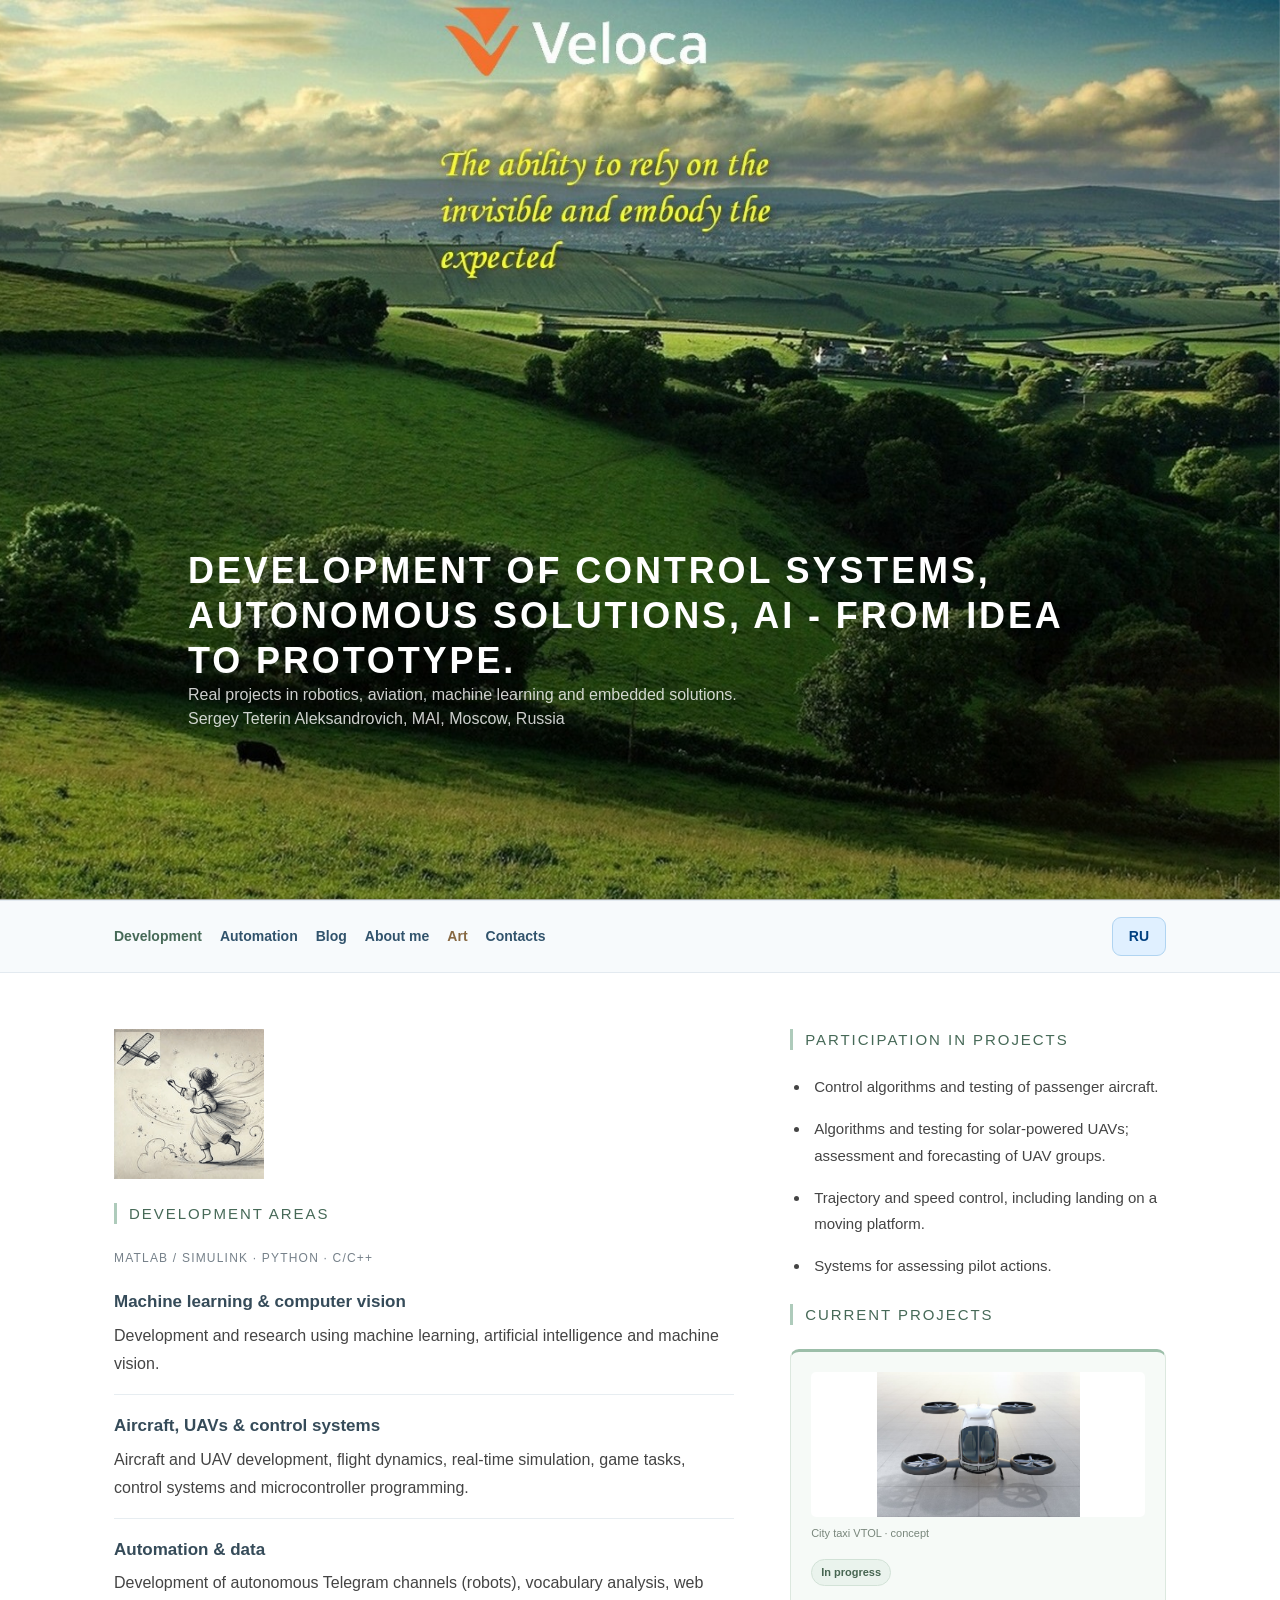
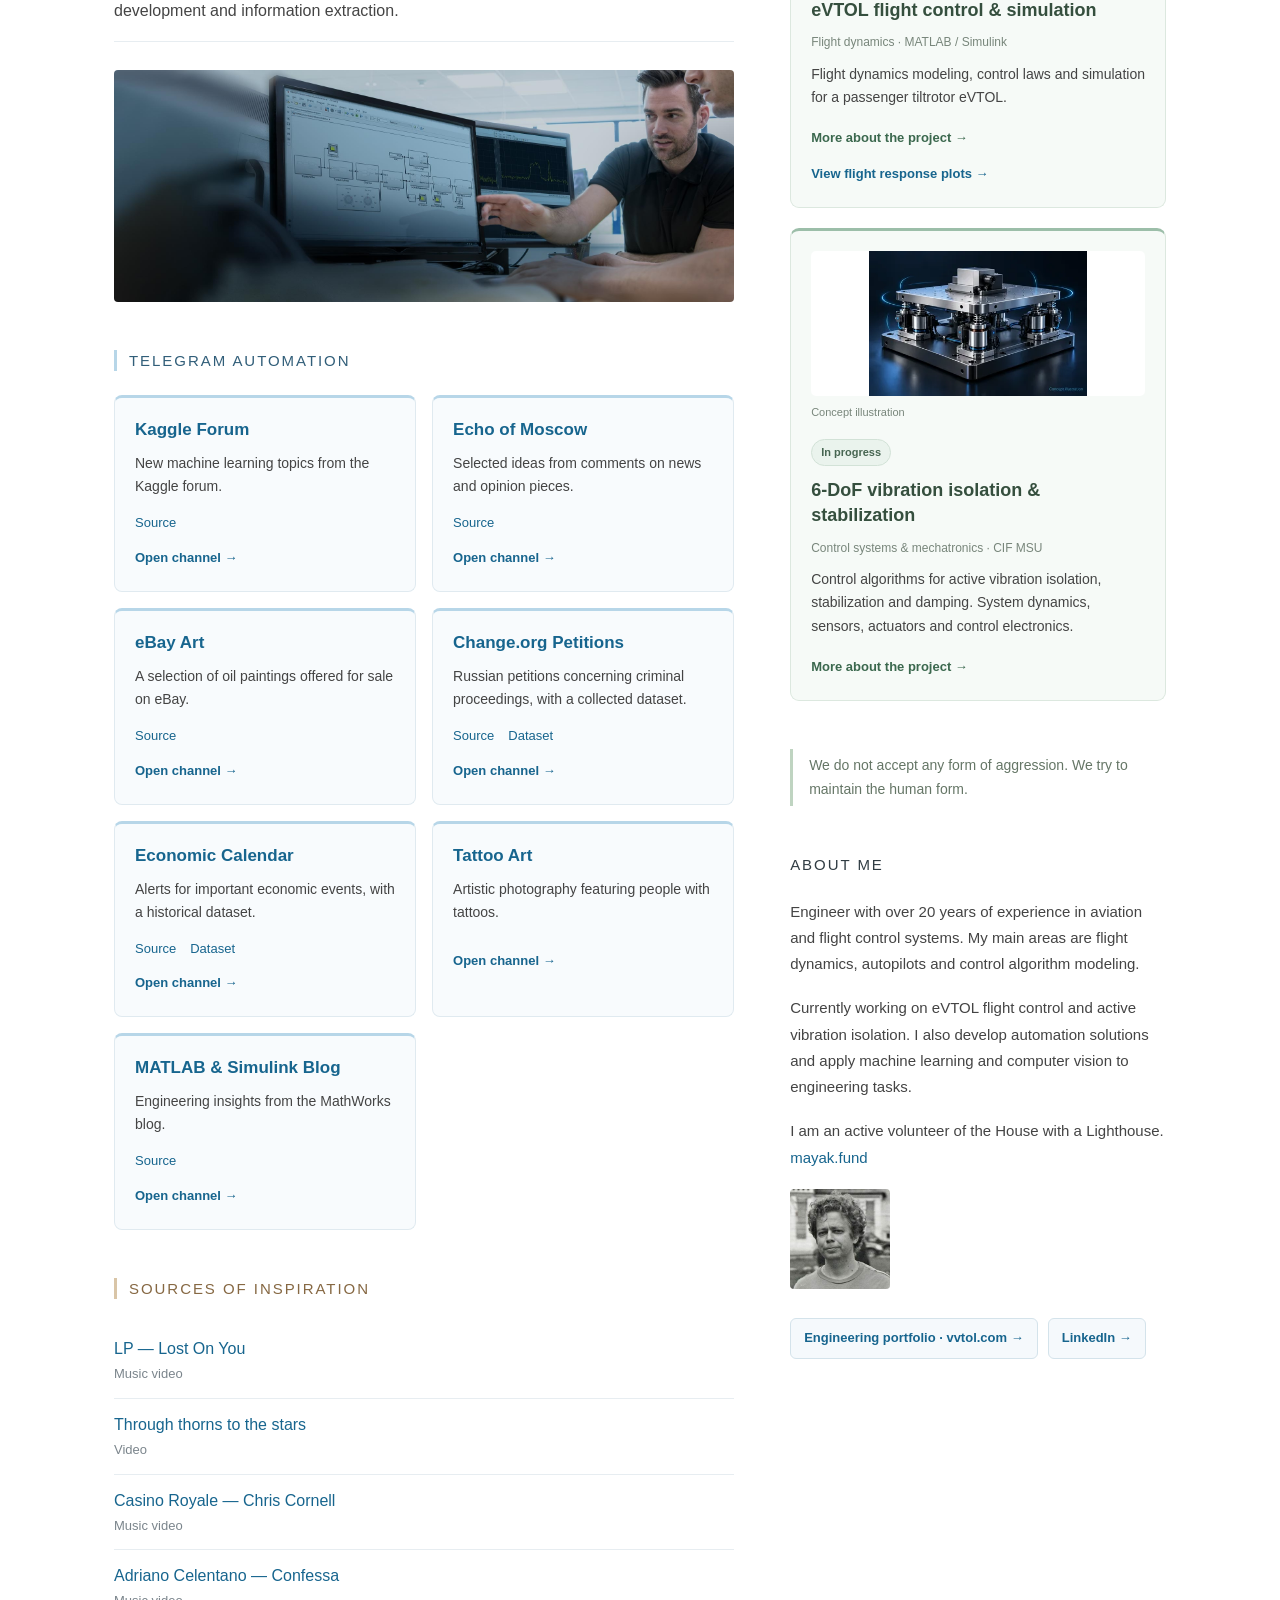
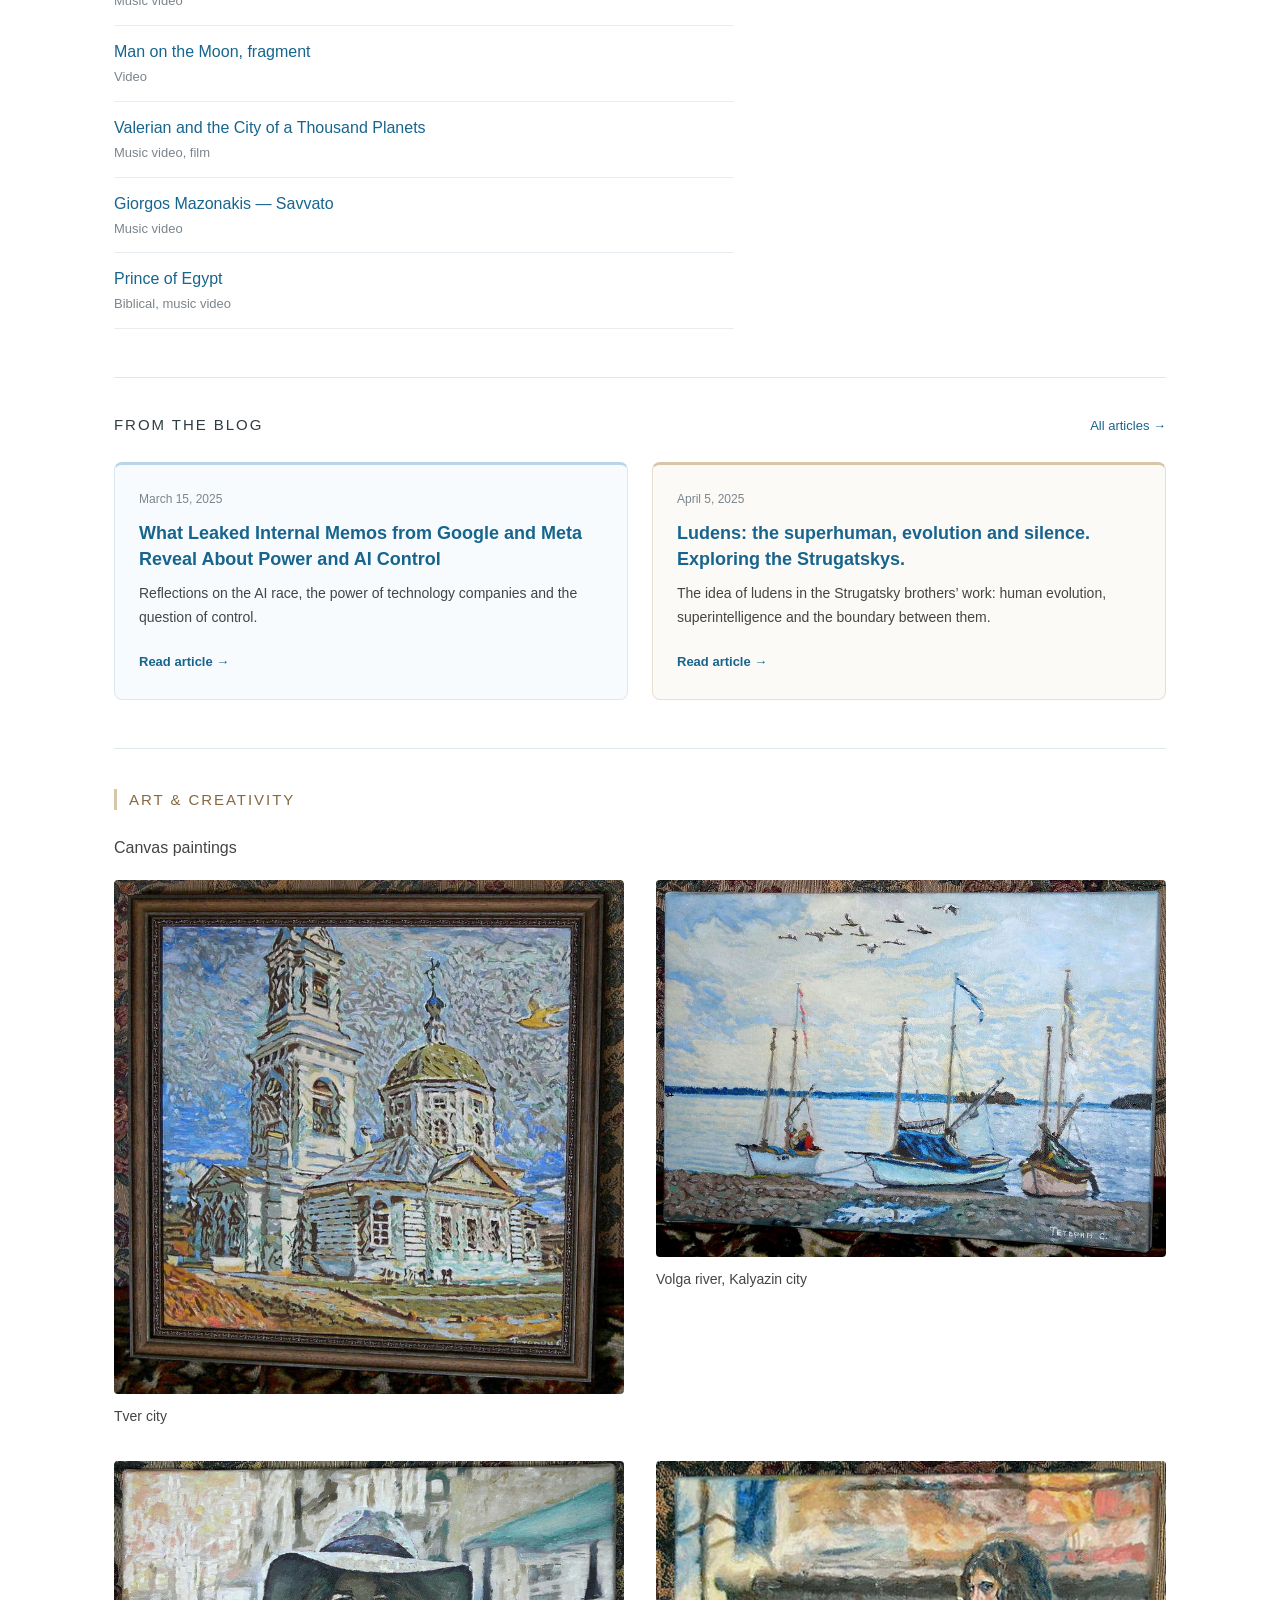
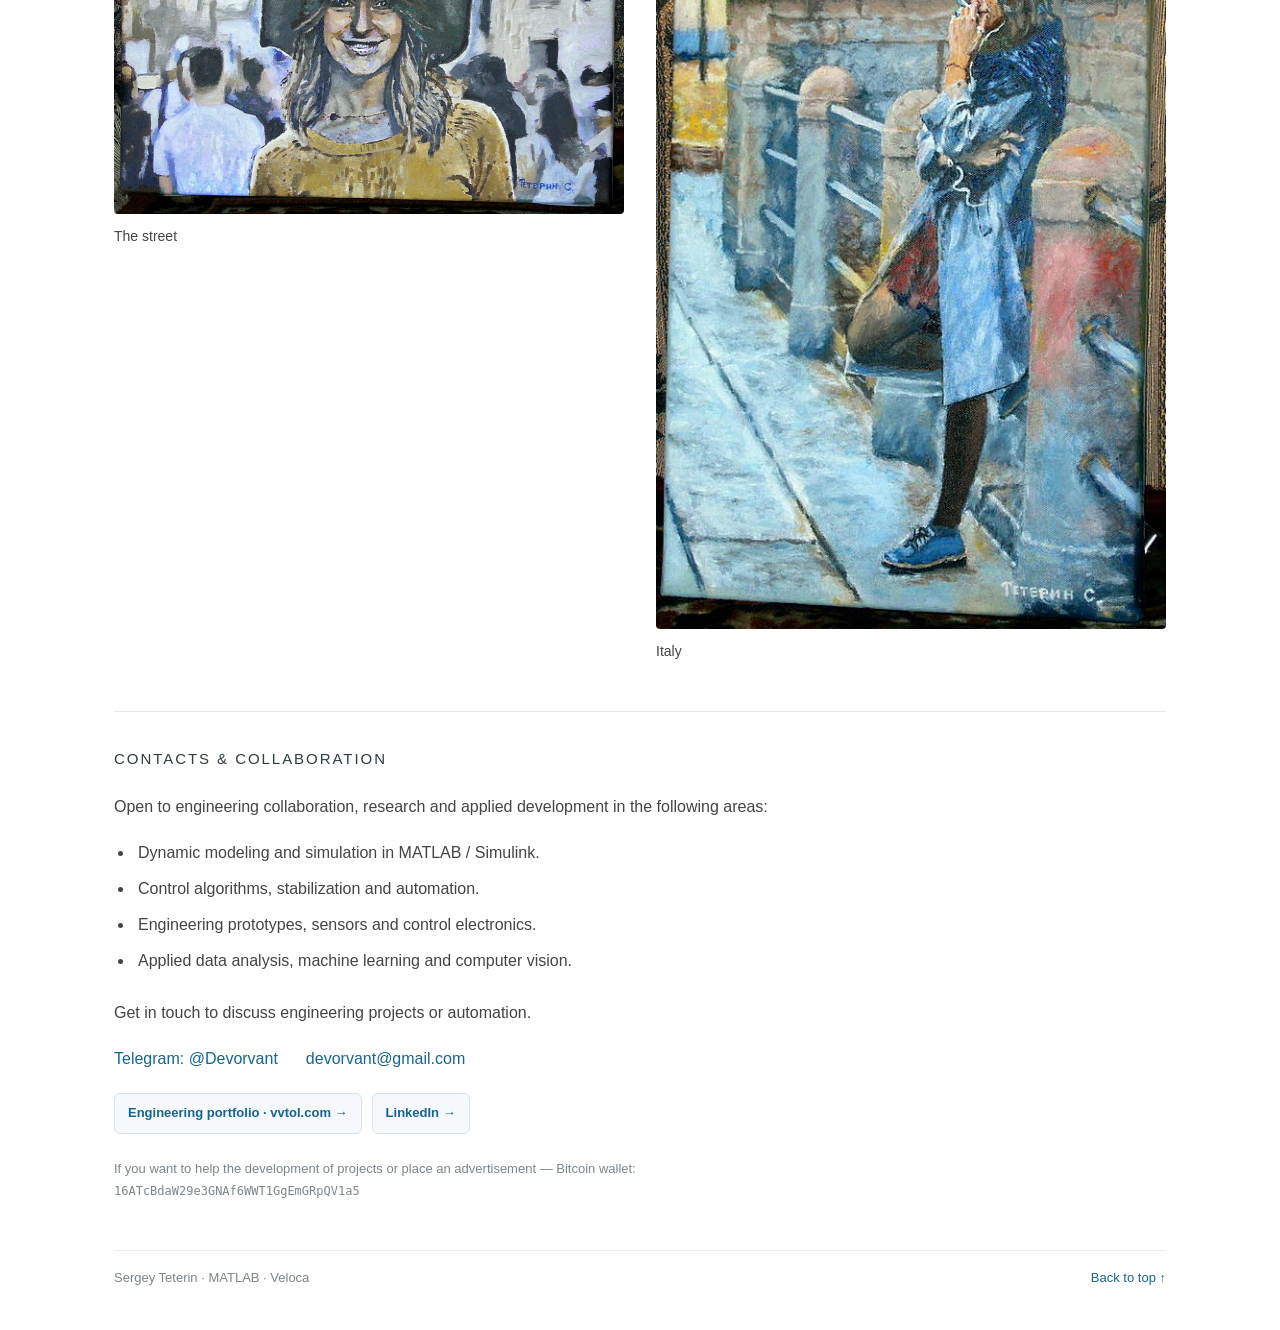
==== preview/index.html @ 7ab43438 "Move eVTOL plots from preview homepages to dedicated detail pages" ====
<!DOCTYPE html>
<html lang="en" class="js svg background-fixed"><head>
<meta charset="utf-8"><meta name="viewport" content="width=device-width, initial-scale=1">
<meta name="robots" content="noindex, nofollow">
<meta name="description" content="Applied engineering and MATLAB projects including autonomous systems, robotics, eVTOL, VTOL and urban mobility innovations.">
<title>APPLIED DEVELOPMENT IN MATLAB - Sergey Teterin Aleksandrovich, MAI, Moscow, Russia</title>
<link rel="stylesheet" href="./index_files/autoptimize_2d1991336b09edf685e701006bbf373f.css">
<link rel="stylesheet" href="./preview-home.css?v=a19a6afd35ec">
</head><body class="home blog wp-embed-responsive group-blog hfeed has-header-image has-sidebar colors-light">
<div id="page" class="site"><a class="skip-link screen-reader-text" href="#work">Skip to content</a>
<header id="masthead" class="site-header" role="banner"><div class="custom-header" style="margin-bottom: 0px;"><div class="custom-header-media"><div id="wp-custom-header" class="wp-custom-header">
<img src="./index_files/mres_cover_2_v.jpg" width="1500" height="1031" alt="Разработка в Matlab"></div></div><div class="site-branding" style="margin-bottom: 121px;"><div class="wrap"><div class="site-branding-text"><h1 class="site-title"><a href="index.html" rel="home">Development of control systems, autonomous solutions, AI - from idea to prototype.</a></h1><p class="site-description">Real projects in robotics, aviation, machine learning and embedded solutions. <br> 
Sergey Teterin Aleksandrovich, MAI, Moscow, Russia</p></div></div></div></div>
<div class="navigation-top mw-navigation"><div class="wrap"><nav class="mw-nav" aria-label="Main navigation"><ul><li><a href="#work">Development</a></li><li><a href="#automation">Automation</a></li><li><a href="blog_en.html">Blog</a></li><li><a href="#about">About me</a></li><li><a href="#art">Art</a></li><li><a href="#contacts">Contacts</a></li></ul><a class="mw-language" href="index_en.html" lang="ru">RU</a></nav></div></div></header>
<div class="site-content-contain mw-content"><main id="content" class="mw-body"><div class="mw-layout"><div>
<section id="work" class="mw-section"><a href="./index_files/dev1.jpg" target="_blank" rel="noopener noreferrer"><img class="mw-intro-image" src="./index_files/devv.gif" width="150" height="150" alt="Aviation and creativity"></a><h2>Development areas</h2><p class="mw-eyebrow">MATLAB / Simulink · Python · C/C++</p><ul class="mw-areas"><li><strong>Machine learning &amp; computer vision</strong>Development and research using machine learning, artificial intelligence and machine vision.</li><li><strong>Aircraft, UAVs &amp; control systems</strong>Aircraft and UAV development, flight dynamics, real-time simulation, game tasks, control systems and microcontroller programming.</li><li><strong>Automation &amp; data</strong>Development of autonomous Telegram channels (robots), vocabulary analysis, web development and information extraction.</li></ul><img class="mw-work-image" loading="lazy" src="./index_files/math.jpg" alt="Applied development"></section>
<section id="automation" class="mw-section"><h2>Telegram automation</h2><div class="mw-bots"><article class="mw-bot"><h3><a href="https://t.me/Kaggle_Forum" target="_blank" rel="noopener noreferrer">Kaggle Forum</a></h3><p>New machine learning topics from the Kaggle forum.</p><div class="mw-bot-links"><a href="https://www.kaggle.com/general" target="_blank" rel="noopener noreferrer">Source</a></div><a class="mw-channel" href="https://t.me/Kaggle_Forum" target="_blank" rel="noopener noreferrer">Open channel →</a></article><article class="mw-bot"><h3><a href="https://t.me/Echo_msk_ru_0" target="_blank" rel="noopener noreferrer">Echo of Moscow</a></h3><p>Selected ideas from comments on news and opinion pieces.</p><div class="mw-bot-links"><a href="https://www.echo.msk.ru" target="_blank" rel="noopener noreferrer">Source</a></div><a class="mw-channel" href="https://t.me/Echo_msk_ru_0" target="_blank" rel="noopener noreferrer">Open channel →</a></article><article class="mw-bot"><h3><a href="https://t.me/ebay_art" target="_blank" rel="noopener noreferrer">eBay Art</a></h3><p>A selection of oil paintings offered for sale on eBay.</p><div class="mw-bot-links"><a href="https://www.ebay.com/sch/551/i.html?_from=R40&amp;_nkw=art&amp;Originality=Original&amp;Size=Medium%2520%2528up%2520to%252036in%252E%2529&amp;Medium=Oil&amp;_udhi=20000&amp;_udlo=10&amp;Style=Impressionism%7CImpressionist&amp;Region%2520of%2520Origin=Europe&amp;LH_BIN=1&amp;Subject=Seascape%252F%2520Nautical%7CLandscape%7CArchitecture%7CPortrait&amp;Features=Signed&amp;_dcat=551&amp;_sop=10&amp;_ipg=200&amp;rt=nc" target="_blank" rel="noopener noreferrer">Source</a></div><a class="mw-channel" href="https://t.me/ebay_art" target="_blank" rel="noopener noreferrer">Open channel →</a></article><article class="mw-bot"><h3><a href="https://t.me/Change_org_petition" target="_blank" rel="noopener noreferrer">Change.org Petitions</a></h3><p>Russian petitions concerning criminal proceedings, with a collected dataset.</p><div class="mw-bot-links"><a href="https://www.change.org" target="_blank" rel="noopener noreferrer">Source</a><a href="https://www.kaggle.com/devorvant/criminal-proceedings-petitions-changeorg-rusworld" target="_blank" rel="noopener noreferrer">Dataset</a></div><a class="mw-channel" href="https://t.me/Change_org_petition" target="_blank" rel="noopener noreferrer">Open channel →</a></article><article class="mw-bot"><h3><a href="https://t.me/econos" target="_blank" rel="noopener noreferrer">Economic Calendar</a></h3><p>Alerts for important economic events, with a historical dataset.</p><div class="mw-bot-links"><a href="https://www.investing.com/economic-calendar/" target="_blank" rel="noopener noreferrer">Source</a><a href="https://www.kaggle.com/devorvant/economic-calendar" target="_blank" rel="noopener noreferrer">Dataset</a></div><a class="mw-channel" href="https://t.me/econos" target="_blank" rel="noopener noreferrer">Open channel →</a></article><article class="mw-bot"><h3><a href="https://t.me/tattoo_free_art_film" target="_blank" rel="noopener noreferrer">Tattoo Art</a></h3><p>Artistic photography featuring people with tattoos.</p><div class="mw-bot-links"></div><a class="mw-channel" href="https://t.me/tattoo_free_art_film" target="_blank" rel="noopener noreferrer">Open channel →</a></article><article class="mw-bot"><h3><a href="https://t.me/matlab_simulink_blog" target="_blank" rel="noopener noreferrer">MATLAB &amp; Simulink Blog</a></h3><p>Engineering insights from the MathWorks blog.</p><div class="mw-bot-links"><a href="https://blogs.mathworks.com/?s_tid=gn_mlc_blg" target="_blank" rel="noopener noreferrer">Source</a></div><a class="mw-channel" href="https://t.me/matlab_simulink_blog" target="_blank" rel="noopener noreferrer">Open channel →</a></article></div></section>
<section id="inspiration" class="mw-section"><h2>Sources of inspiration</h2><ul class="mw-inspiration"><li><a href="https://youtu.be/BoqSYM4ZS-E?feature=shared" target="_blank" rel="noopener noreferrer">LP — Lost On You</a><span>Music video</span></li><li><a href="https://youtu.be/EDvFUXXsrDg?feature=shared" target="_blank" rel="noopener noreferrer">Through thorns to the stars</a><span>Video</span></li><li><a href="https://youtu.be/YnzgdBAKyJo?feature=shared" target="_blank" rel="noopener noreferrer">Casino Royale — Chris Cornell</a><span>Music video</span></li><li><a href="https://www.youtube.com/watch?v=78NELYY11Vw" target="_blank" rel="noopener noreferrer">Adriano Celentano — Confessa</a><span>Music video</span></li><li><a href="https://youtu.be/rPhLOrJqdvY?feature=shared" target="_blank" rel="noopener noreferrer">Man on the Moon, fragment</a><span>Video</span></li><li><a href="https://youtu.be/IWHAc65krLM?feature=shared" target="_blank" rel="noopener noreferrer">Valerian and the City of a Thousand Planets</a><span>Music video, film</span></li><li><a href="https://youtu.be/spn9hW3PQnw?feature=shared" target="_blank" rel="noopener noreferrer">Giorgos Mazonakis — Savvato</a><span>Music video</span></li><li><a href="https://www.youtube.com/watch?v=fQhcOJHTdb4" target="_blank" rel="noopener noreferrer">Prince of Egypt</a><span>Biblical, music video</span></li></ul></section>
</div><aside aria-label="Projects and author">
<section id="projects" class="mw-section"><h2>Participation in projects</h2><ul class="mw-project-list"><li>Control algorithms and testing of passenger aircraft.</li><li>Algorithms and testing for solar-powered UAVs; assessment and forecasting of UAV groups.</li><li>Trajectory and speed control, including landing on a moving platform.</li><li>Systems for assessing pilot actions.</li></ul><section id="current" class="mw-section"><h2>Current projects</h2><div class="mw-featured"><article class="mw-feature"><figure class="mw-feature-visual"><img loading="lazy" src="./index_files/VTOL.jpg" alt="eVTOL flight control &amp; simulation"><figcaption>City taxi VTOL · concept</figcaption></figure><div class="mw-feature-copy"><span class="mw-status">In progress</span><h3>eVTOL flight control &amp; simulation</h3><p class="mw-feature-meta">Flight dynamics · MATLAB / Simulink</p><p>Flight dynamics modeling, control laws and simulation for a passenger tiltrotor eVTOL.</p><a class="mw-feature-link" href="https://vvtol.com/#uav-autonomous" target="_blank" rel="noopener noreferrer" aria-label="More about the project →: eVTOL flight control &amp; simulation">More about the project →</a><br><a class="mw-demo-link" href="evtol-flight_en.html">View flight response plots →</a></div></article><article class="mw-feature"><figure class="mw-feature-visual"><img loading="lazy" src="./vibration-preview.webp" alt="6-DoF vibration isolation &amp; stabilization"><figcaption>Concept illustration</figcaption></figure><div class="mw-feature-copy"><span class="mw-status">In progress</span><h3>6-DoF vibration isolation &amp; stabilization</h3><p class="mw-feature-meta">Control systems &amp; mechatronics · CIF MSU</p><p>Control algorithms for active vibration isolation, stabilization and damping. System dynamics, sensors, actuators and control electronics.</p><a class="mw-feature-link" href="https://vvtol.com/#active-vibration-isolation" target="_blank" rel="noopener noreferrer" aria-label="More about the project →: 6-DoF vibration isolation &amp; stabilization">More about the project →</a></div></article></div></section><p class="mw-statement">We do not accept any form of aggression. We try to maintain the human form.</p></section>
<section id="about" class="mw-section mw-about"><h2>About me</h2><p>Engineer with over 20 years of experience in aviation and flight control systems. My main areas are flight dynamics, autopilots and control algorithm modeling.</p><p>Currently working on eVTOL flight control and active vibration isolation. I also develop automation solutions and apply machine learning and computer vision to engineering tasks.</p><p>I am an active volunteer of the House with a Lighthouse. <a href="https://mayak.fund" target="_blank" rel="noopener noreferrer">mayak.fund</a></p><img class="mw-portrait" loading="lazy" src="./index_files/photo_1.jpg" alt="Sergey Teterin"><div class="mw-profile-links"><a href="https://vvtol.com/" target="_blank" rel="noopener noreferrer">Engineering portfolio · vvtol.com →</a><a href="https://www.linkedin.com/in/devorvant/" target="_blank" rel="noopener noreferrer">LinkedIn →</a></div></section>
</aside></div>
<section id="blog" class="mw-section mw-blog"><div class="mw-section-heading"><h2>From the blog</h2><a href="blog_en.html">All articles →</a></div><div class="mw-blog-grid"><article class="mw-post mw-post-tech"><p class="mw-post-date">March 15, 2025</p><h3><a href="article3_en.html">What Leaked Internal Memos from Google and Meta Reveal About Power and AI Control</a></h3><p>Reflections on the AI race, the power of technology companies and the question of control.</p><a class="mw-read" href="article3_en.html" aria-label="Read article →: What Leaked Internal Memos from Google and Meta Reveal About Power and AI Control">Read article →</a></article><article class="mw-post mw-post-human"><p class="mw-post-date">April 5, 2025</p><h3><a href="article1_en.html">Ludens: the superhuman, evolution and silence. Exploring the Strugatskys.</a></h3><p>The idea of ludens in the Strugatsky brothers’ work: human evolution, superintelligence and the boundary between them.</p><a class="mw-read" href="article1_en.html" aria-label="Read article →: Ludens: the superhuman, evolution and silence. Exploring the Strugatskys.">Read article →</a></article></div></section>
<section id="art" class="mw-section mw-art"><h2>Art & creativity</h2><p>Canvas paintings</p><div class="mw-gallery"><figure><a href="./index_files/sw1.jpg" target="_blank" rel="noopener noreferrer"><img loading="lazy" src="./index_files/sw1.jpg" alt="Tver city"></a><figcaption>Tver city</figcaption></figure><figure><a href="./index_files/sw2.jpg" target="_blank" rel="noopener noreferrer"><img loading="lazy" src="./index_files/sw2.jpg" alt="Volga river, Kalyazin city"></a><figcaption>Volga river, Kalyazin city</figcaption></figure><figure><a href="./index_files/sw3.jpg" target="_blank" rel="noopener noreferrer"><img loading="lazy" src="./index_files/sw3.jpg" alt="The street"></a><figcaption>The street</figcaption></figure><figure><a href="./index_files/sw4.jpg" target="_blank" rel="noopener noreferrer"><img loading="lazy" src="./index_files/sw4.jpg" alt="Italy"></a><figcaption>Italy</figcaption></figure></div></section>
<section id="contacts" class="mw-section mw-contact"><h2>Contacts & collaboration</h2><p>Open to engineering collaboration, research and applied development in the following areas:</p><ul class="mw-collaboration"><li>Dynamic modeling and simulation in MATLAB / Simulink.</li><li>Control algorithms, stabilization and automation.</li><li>Engineering prototypes, sensors and control electronics.</li><li>Applied data analysis, machine learning and computer vision.</li></ul><p>Get in touch to discuss engineering projects or automation.</p><div class="mw-contact-links"><a href="https://t.me/Devorvant" target="_blank" rel="noopener noreferrer">Telegram: @Devorvant</a> <a href="mailto:devorvant@gmail.com">devorvant@gmail.com</a></div><div class="mw-profile-links"><a href="https://vvtol.com/" target="_blank" rel="noopener noreferrer">Engineering portfolio · vvtol.com →</a><a href="https://www.linkedin.com/in/devorvant/" target="_blank" rel="noopener noreferrer">LinkedIn →</a></div><div class="mw-support"><p>If you want to help the development of projects or place an advertisement — Bitcoin wallet:<code>16ATcBdaW29e3GNAf6WWT1GgEmGRpQV1a5</code></p></div></section>
<footer class="mw-footer"><span>Sergey Teterin · MATLAB · Veloca</span><a href="#page">Back to top ↑</a></footer></main></div></div>
<!-- Yandex.Metrika counter -->



<script type="text/javascript" >
   (function(m,e,t,r,i,k,a){m[i]=m[i]||function(){(m[i].a=m[i].a||[]).push(arguments)};
   m[i].l=1*new Date();
   for (var j = 0; j < document.scripts.length; j++) {if (document.scripts[j].src === r) { return; }}
   k=e.createElement(t),a=e.getElementsByTagName(t)[0],k.async=1,k.src=r,a.parentNode.insertBefore(k,a)})
   (window, document, "script", "https://mc.yandex.ru/metrika/tag.js", "ym");

   ym(98195976, "init", {
        clickmap:true,
        trackLinks:true,
        accurateTrackBounce:true
   });
</script>
<noscript><div><img src="https://mc.yandex.ru/watch/98195976" style="position:absolute; left:-9999px;" alt="" /></div></noscript>
<!-- /Yandex.Metrika counter -->
</body></html>
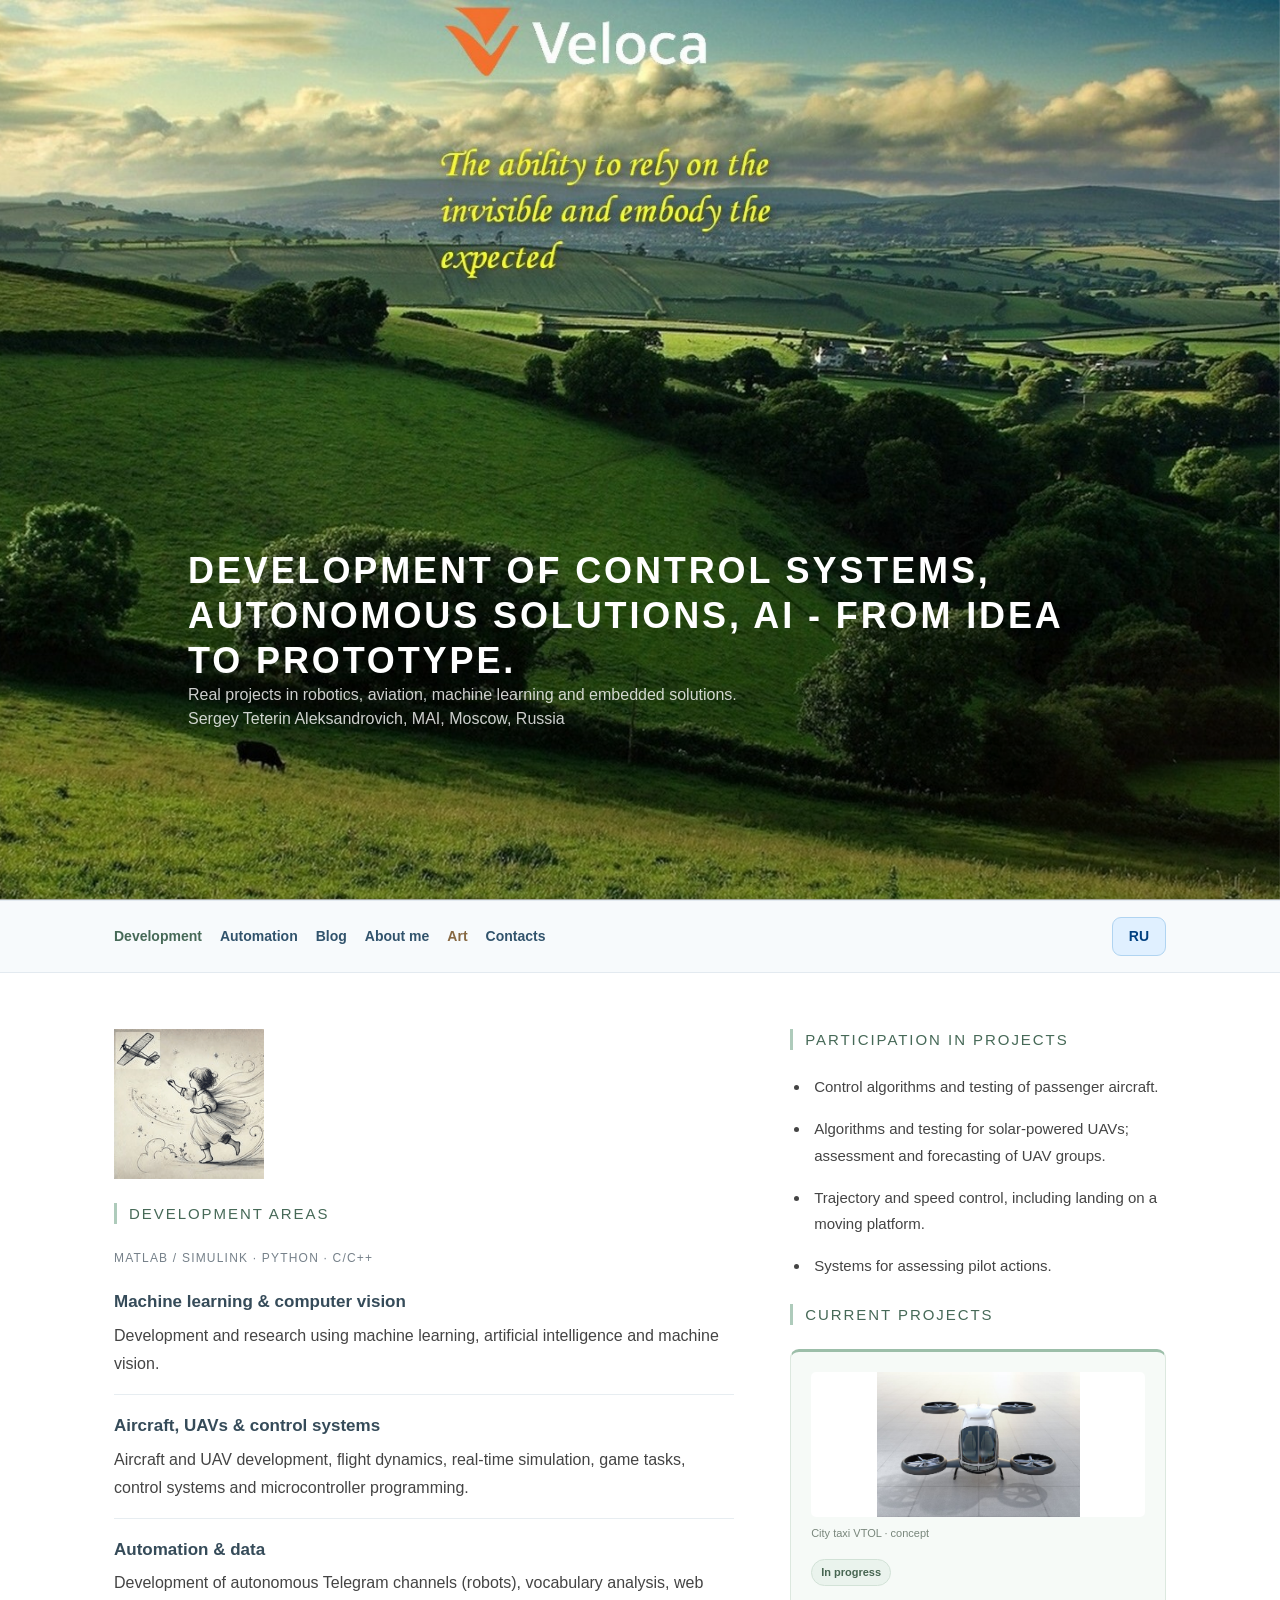
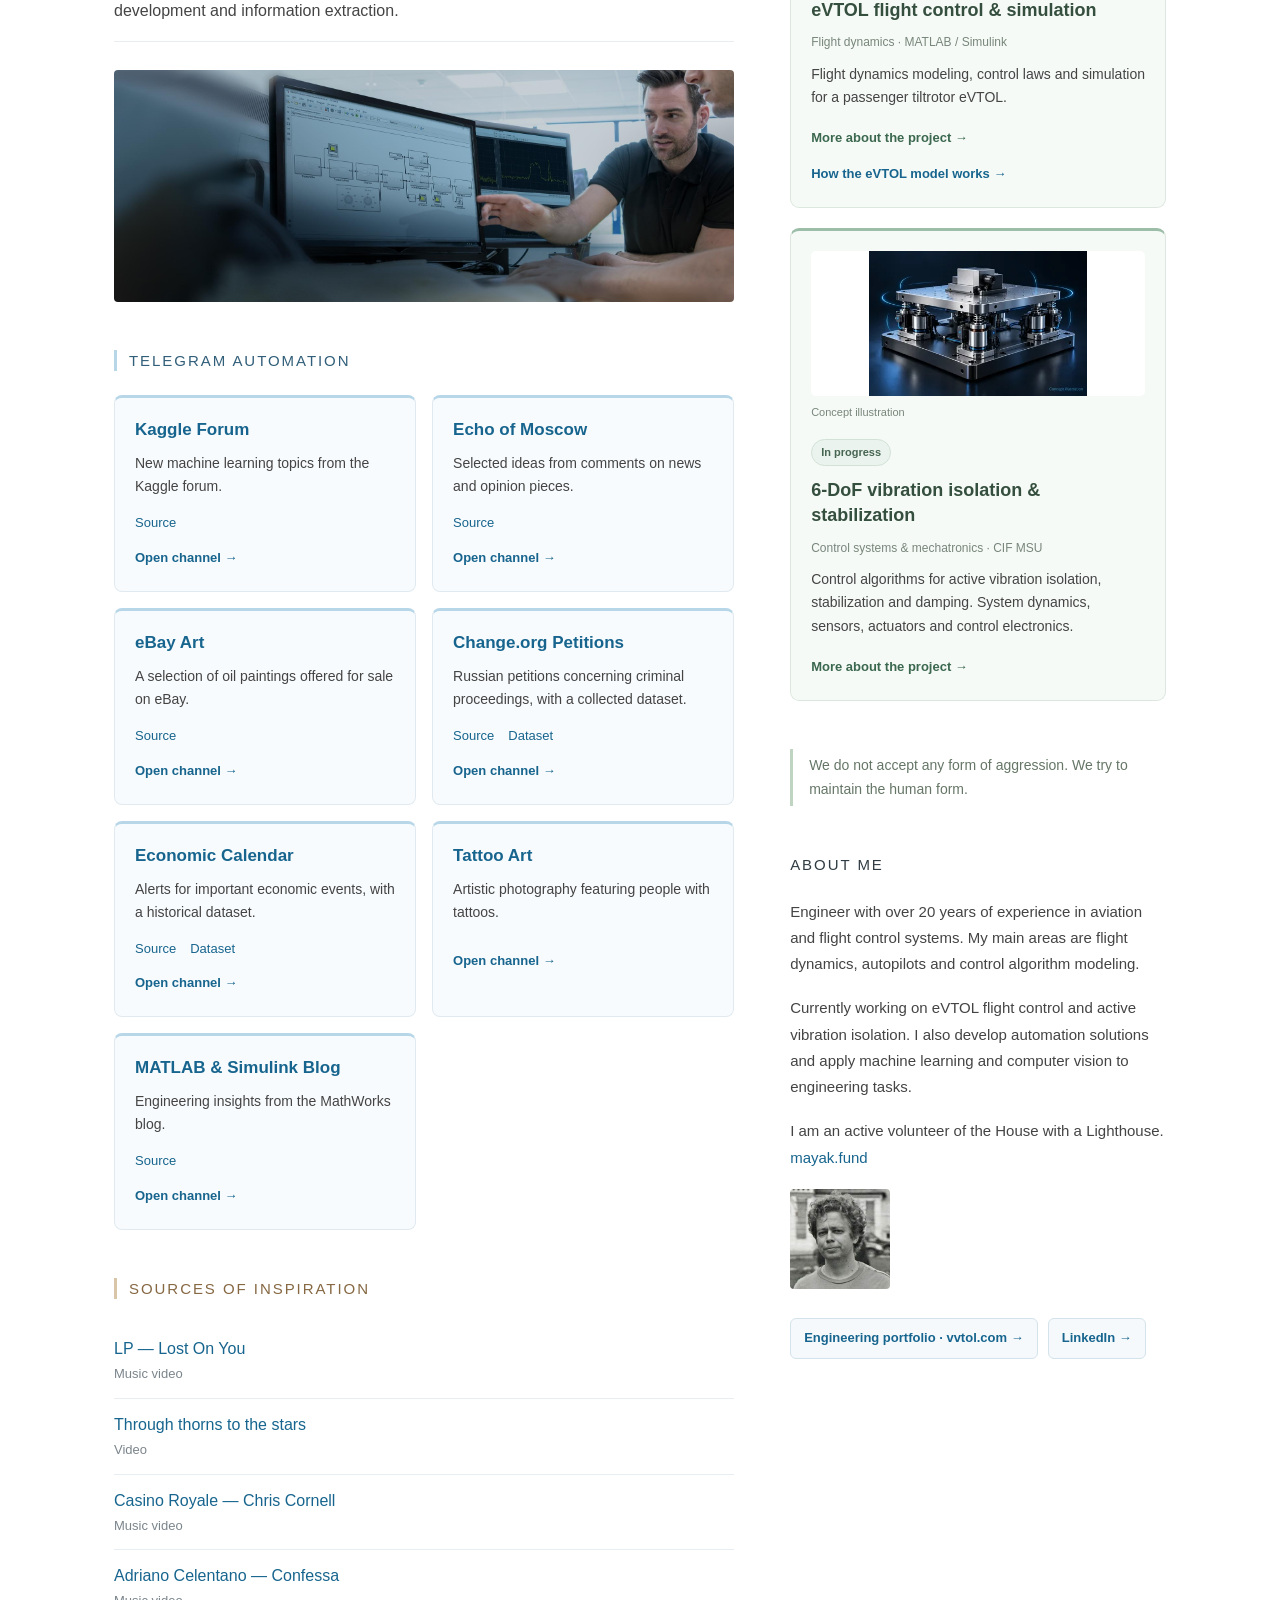
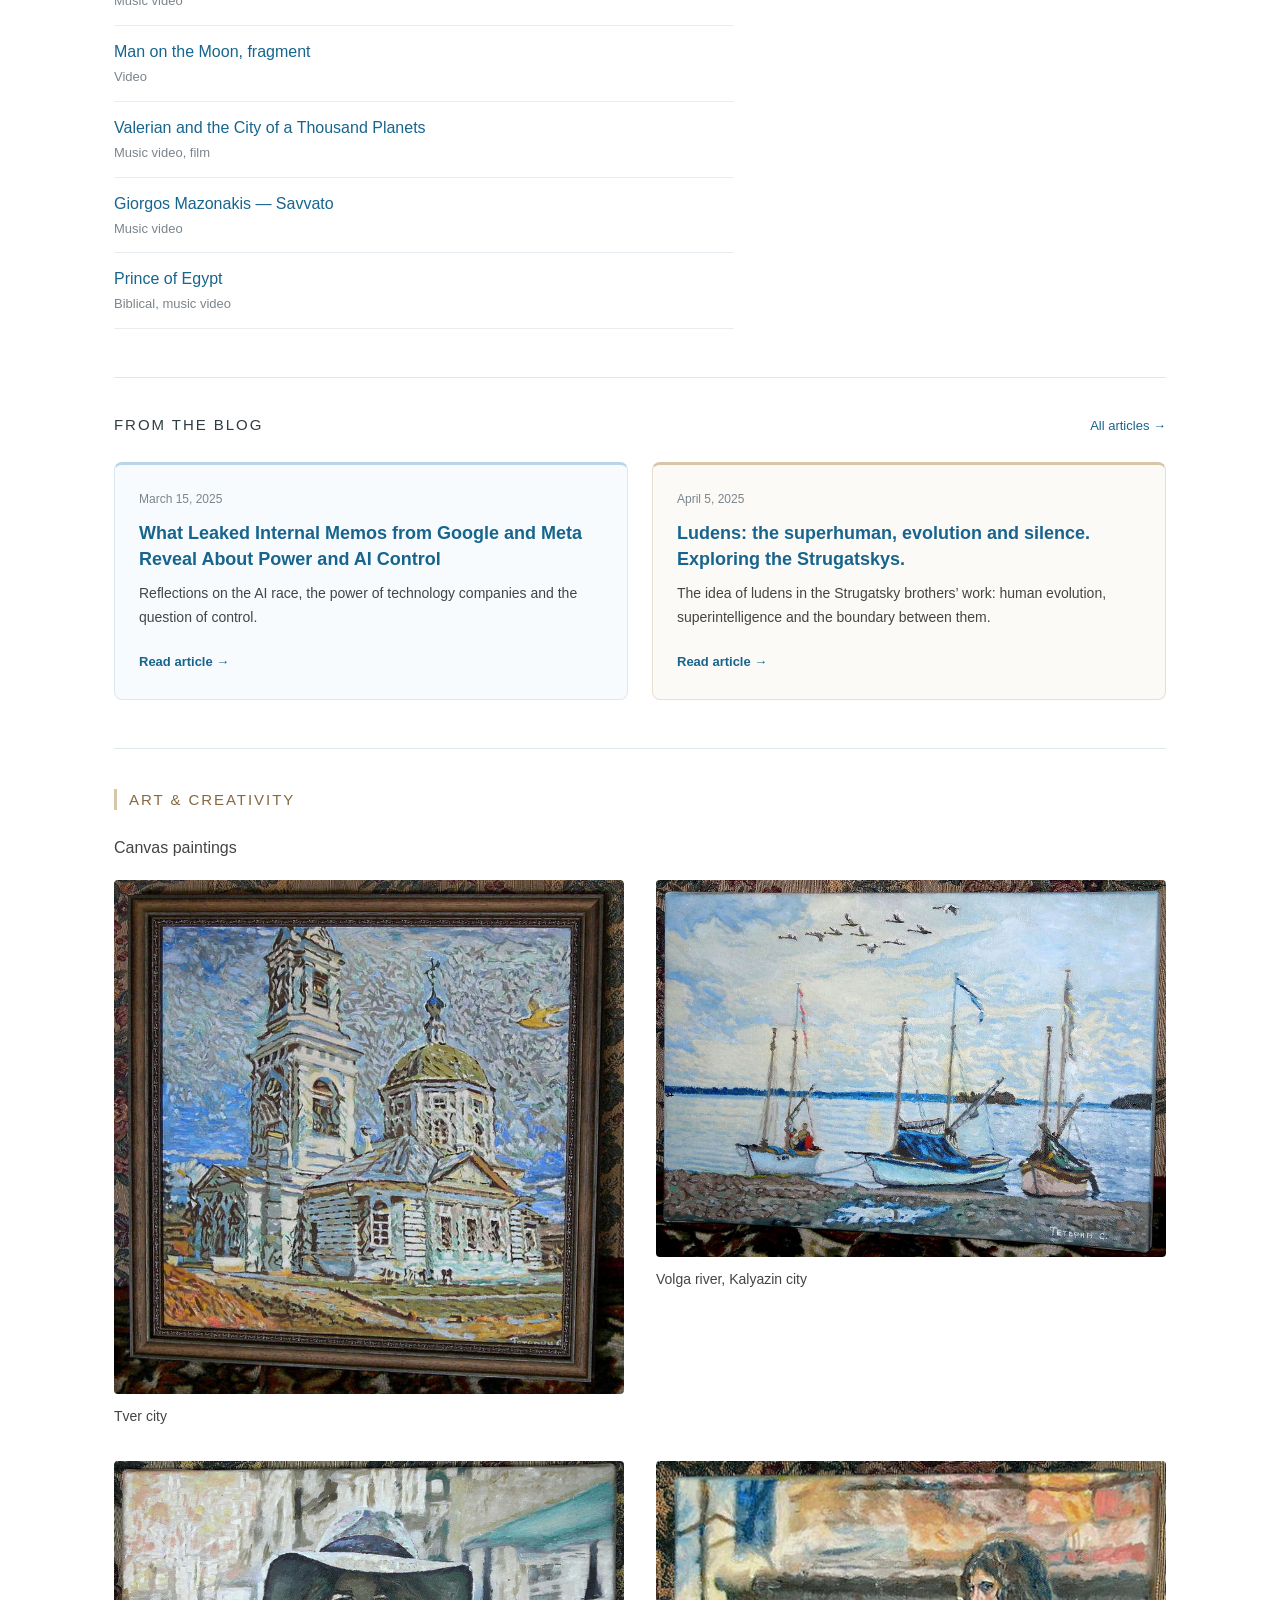
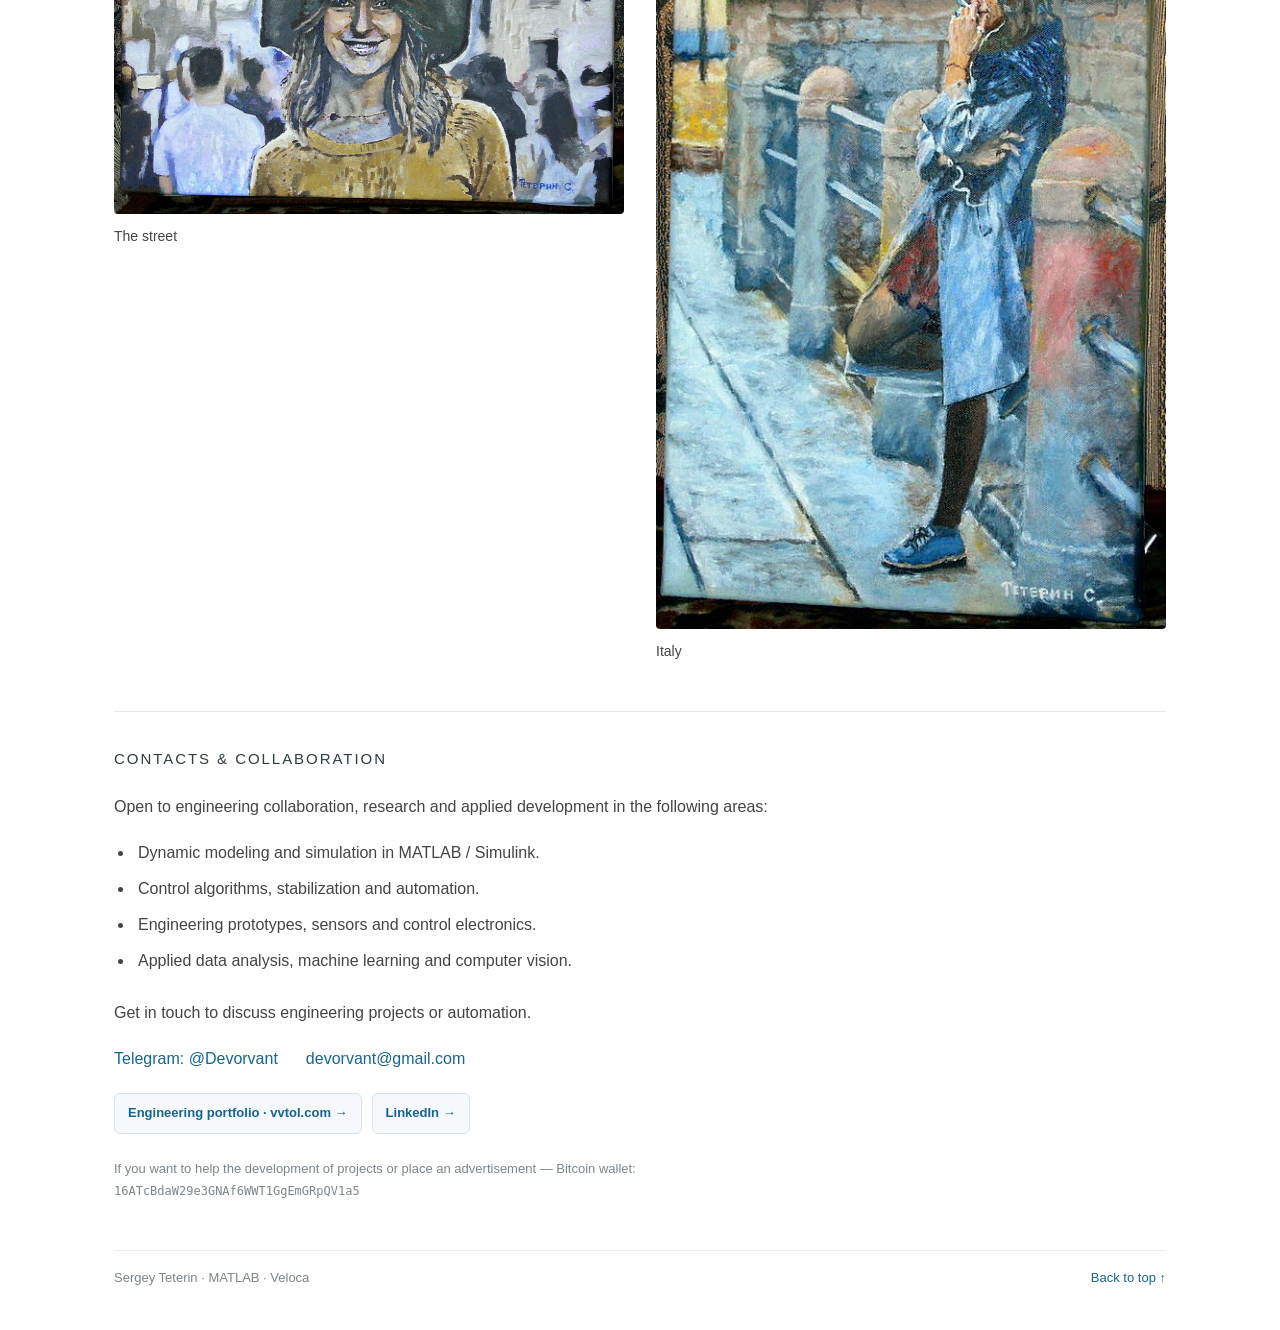
==== commit ffbdb906: "Explain engineering workflow and flight-mode balancing in eVTOL detail pages" ====
--- a/preview/index.html
+++ b/preview/index.html
@@ -5,7 +5,7 @@
 <meta name="description" content="Applied engineering and MATLAB projects including autonomous systems, robotics, eVTOL, VTOL and urban mobility innovations.">
 <title>APPLIED DEVELOPMENT IN MATLAB - Sergey Teterin Aleksandrovich, MAI, Moscow, Russia</title>
 <link rel="stylesheet" href="./index_files/autoptimize_2d1991336b09edf685e701006bbf373f.css">
-<link rel="stylesheet" href="./preview-home.css?v=a19a6afd35ec">
+<link rel="stylesheet" href="./preview-home.css?v=738e240eabbb">
 </head><body class="home blog wp-embed-responsive group-blog hfeed has-header-image has-sidebar colors-light">
 <div id="page" class="site"><a class="skip-link screen-reader-text" href="#work">Skip to content</a>
 <header id="masthead" class="site-header" role="banner"><div class="custom-header" style="margin-bottom: 0px;"><div class="custom-header-media"><div id="wp-custom-header" class="wp-custom-header">
@@ -17,7 +17,7 @@
 <section id="automation" class="mw-section"><h2>Telegram automation</h2><div class="mw-bots"><article class="mw-bot"><h3><a href="https://t.me/Kaggle_Forum" target="_blank" rel="noopener noreferrer">Kaggle Forum</a></h3><p>New machine learning topics from the Kaggle forum.</p><div class="mw-bot-links"><a href="https://www.kaggle.com/general" target="_blank" rel="noopener noreferrer">Source</a></div><a class="mw-channel" href="https://t.me/Kaggle_Forum" target="_blank" rel="noopener noreferrer">Open channel →</a></article><article class="mw-bot"><h3><a href="https://t.me/Echo_msk_ru_0" target="_blank" rel="noopener noreferrer">Echo of Moscow</a></h3><p>Selected ideas from comments on news and opinion pieces.</p><div class="mw-bot-links"><a href="https://www.echo.msk.ru" target="_blank" rel="noopener noreferrer">Source</a></div><a class="mw-channel" href="https://t.me/Echo_msk_ru_0" target="_blank" rel="noopener noreferrer">Open channel →</a></article><article class="mw-bot"><h3><a href="https://t.me/ebay_art" target="_blank" rel="noopener noreferrer">eBay Art</a></h3><p>A selection of oil paintings offered for sale on eBay.</p><div class="mw-bot-links"><a href="https://www.ebay.com/sch/551/i.html?_from=R40&amp;_nkw=art&amp;Originality=Original&amp;Size=Medium%2520%2528up%2520to%252036in%252E%2529&amp;Medium=Oil&amp;_udhi=20000&amp;_udlo=10&amp;Style=Impressionism%7CImpressionist&amp;Region%2520of%2520Origin=Europe&amp;LH_BIN=1&amp;Subject=Seascape%252F%2520Nautical%7CLandscape%7CArchitecture%7CPortrait&amp;Features=Signed&amp;_dcat=551&amp;_sop=10&amp;_ipg=200&amp;rt=nc" target="_blank" rel="noopener noreferrer">Source</a></div><a class="mw-channel" href="https://t.me/ebay_art" target="_blank" rel="noopener noreferrer">Open channel →</a></article><article class="mw-bot"><h3><a href="https://t.me/Change_org_petition" target="_blank" rel="noopener noreferrer">Change.org Petitions</a></h3><p>Russian petitions concerning criminal proceedings, with a collected dataset.</p><div class="mw-bot-links"><a href="https://www.change.org" target="_blank" rel="noopener noreferrer">Source</a><a href="https://www.kaggle.com/devorvant/criminal-proceedings-petitions-changeorg-rusworld" target="_blank" rel="noopener noreferrer">Dataset</a></div><a class="mw-channel" href="https://t.me/Change_org_petition" target="_blank" rel="noopener noreferrer">Open channel →</a></article><article class="mw-bot"><h3><a href="https://t.me/econos" target="_blank" rel="noopener noreferrer">Economic Calendar</a></h3><p>Alerts for important economic events, with a historical dataset.</p><div class="mw-bot-links"><a href="https://www.investing.com/economic-calendar/" target="_blank" rel="noopener noreferrer">Source</a><a href="https://www.kaggle.com/devorvant/economic-calendar" target="_blank" rel="noopener noreferrer">Dataset</a></div><a class="mw-channel" href="https://t.me/econos" target="_blank" rel="noopener noreferrer">Open channel →</a></article><article class="mw-bot"><h3><a href="https://t.me/tattoo_free_art_film" target="_blank" rel="noopener noreferrer">Tattoo Art</a></h3><p>Artistic photography featuring people with tattoos.</p><div class="mw-bot-links"></div><a class="mw-channel" href="https://t.me/tattoo_free_art_film" target="_blank" rel="noopener noreferrer">Open channel →</a></article><article class="mw-bot"><h3><a href="https://t.me/matlab_simulink_blog" target="_blank" rel="noopener noreferrer">MATLAB &amp; Simulink Blog</a></h3><p>Engineering insights from the MathWorks blog.</p><div class="mw-bot-links"><a href="https://blogs.mathworks.com/?s_tid=gn_mlc_blg" target="_blank" rel="noopener noreferrer">Source</a></div><a class="mw-channel" href="https://t.me/matlab_simulink_blog" target="_blank" rel="noopener noreferrer">Open channel →</a></article></div></section>
 <section id="inspiration" class="mw-section"><h2>Sources of inspiration</h2><ul class="mw-inspiration"><li><a href="https://youtu.be/BoqSYM4ZS-E?feature=shared" target="_blank" rel="noopener noreferrer">LP — Lost On You</a><span>Music video</span></li><li><a href="https://youtu.be/EDvFUXXsrDg?feature=shared" target="_blank" rel="noopener noreferrer">Through thorns to the stars</a><span>Video</span></li><li><a href="https://youtu.be/YnzgdBAKyJo?feature=shared" target="_blank" rel="noopener noreferrer">Casino Royale — Chris Cornell</a><span>Music video</span></li><li><a href="https://www.youtube.com/watch?v=78NELYY11Vw" target="_blank" rel="noopener noreferrer">Adriano Celentano — Confessa</a><span>Music video</span></li><li><a href="https://youtu.be/rPhLOrJqdvY?feature=shared" target="_blank" rel="noopener noreferrer">Man on the Moon, fragment</a><span>Video</span></li><li><a href="https://youtu.be/IWHAc65krLM?feature=shared" target="_blank" rel="noopener noreferrer">Valerian and the City of a Thousand Planets</a><span>Music video, film</span></li><li><a href="https://youtu.be/spn9hW3PQnw?feature=shared" target="_blank" rel="noopener noreferrer">Giorgos Mazonakis — Savvato</a><span>Music video</span></li><li><a href="https://www.youtube.com/watch?v=fQhcOJHTdb4" target="_blank" rel="noopener noreferrer">Prince of Egypt</a><span>Biblical, music video</span></li></ul></section>
 </div><aside aria-label="Projects and author">
-<section id="projects" class="mw-section"><h2>Participation in projects</h2><ul class="mw-project-list"><li>Control algorithms and testing of passenger aircraft.</li><li>Algorithms and testing for solar-powered UAVs; assessment and forecasting of UAV groups.</li><li>Trajectory and speed control, including landing on a moving platform.</li><li>Systems for assessing pilot actions.</li></ul><section id="current" class="mw-section"><h2>Current projects</h2><div class="mw-featured"><article class="mw-feature"><figure class="mw-feature-visual"><img loading="lazy" src="./index_files/VTOL.jpg" alt="eVTOL flight control &amp; simulation"><figcaption>City taxi VTOL · concept</figcaption></figure><div class="mw-feature-copy"><span class="mw-status">In progress</span><h3>eVTOL flight control &amp; simulation</h3><p class="mw-feature-meta">Flight dynamics · MATLAB / Simulink</p><p>Flight dynamics modeling, control laws and simulation for a passenger tiltrotor eVTOL.</p><a class="mw-feature-link" href="https://vvtol.com/#uav-autonomous" target="_blank" rel="noopener noreferrer" aria-label="More about the project →: eVTOL flight control &amp; simulation">More about the project →</a><br><a class="mw-demo-link" href="evtol-flight_en.html">View flight response plots →</a></div></article><article class="mw-feature"><figure class="mw-feature-visual"><img loading="lazy" src="./vibration-preview.webp" alt="6-DoF vibration isolation &amp; stabilization"><figcaption>Concept illustration</figcaption></figure><div class="mw-feature-copy"><span class="mw-status">In progress</span><h3>6-DoF vibration isolation &amp; stabilization</h3><p class="mw-feature-meta">Control systems &amp; mechatronics · CIF MSU</p><p>Control algorithms for active vibration isolation, stabilization and damping. System dynamics, sensors, actuators and control electronics.</p><a class="mw-feature-link" href="https://vvtol.com/#active-vibration-isolation" target="_blank" rel="noopener noreferrer" aria-label="More about the project →: 6-DoF vibration isolation &amp; stabilization">More about the project →</a></div></article></div></section><p class="mw-statement">We do not accept any form of aggression. We try to maintain the human form.</p></section>
+<section id="projects" class="mw-section"><h2>Participation in projects</h2><ul class="mw-project-list"><li>Control algorithms and testing of passenger aircraft.</li><li>Algorithms and testing for solar-powered UAVs; assessment and forecasting of UAV groups.</li><li>Trajectory and speed control, including landing on a moving platform.</li><li>Systems for assessing pilot actions.</li></ul><section id="current" class="mw-section"><h2>Current projects</h2><div class="mw-featured"><article class="mw-feature"><figure class="mw-feature-visual"><img loading="lazy" src="./index_files/VTOL.jpg" alt="eVTOL flight control &amp; simulation"><figcaption>City taxi VTOL · concept</figcaption></figure><div class="mw-feature-copy"><span class="mw-status">In progress</span><h3>eVTOL flight control &amp; simulation</h3><p class="mw-feature-meta">Flight dynamics · MATLAB / Simulink</p><p>Flight dynamics modeling, control laws and simulation for a passenger tiltrotor eVTOL.</p><a class="mw-feature-link" href="https://vvtol.com/#uav-autonomous" target="_blank" rel="noopener noreferrer" aria-label="More about the project →: eVTOL flight control &amp; simulation">More about the project →</a><br><a class="mw-demo-link" href="evtol-flight_en.html">How the eVTOL model works →</a></div></article><article class="mw-feature"><figure class="mw-feature-visual"><img loading="lazy" src="./vibration-preview.webp" alt="6-DoF vibration isolation &amp; stabilization"><figcaption>Concept illustration</figcaption></figure><div class="mw-feature-copy"><span class="mw-status">In progress</span><h3>6-DoF vibration isolation &amp; stabilization</h3><p class="mw-feature-meta">Control systems &amp; mechatronics · CIF MSU</p><p>Control algorithms for active vibration isolation, stabilization and damping. System dynamics, sensors, actuators and control electronics.</p><a class="mw-feature-link" href="https://vvtol.com/#active-vibration-isolation" target="_blank" rel="noopener noreferrer" aria-label="More about the project →: 6-DoF vibration isolation &amp; stabilization">More about the project →</a></div></article></div></section><p class="mw-statement">We do not accept any form of aggression. We try to maintain the human form.</p></section>
 <section id="about" class="mw-section mw-about"><h2>About me</h2><p>Engineer with over 20 years of experience in aviation and flight control systems. My main areas are flight dynamics, autopilots and control algorithm modeling.</p><p>Currently working on eVTOL flight control and active vibration isolation. I also develop automation solutions and apply machine learning and computer vision to engineering tasks.</p><p>I am an active volunteer of the House with a Lighthouse. <a href="https://mayak.fund" target="_blank" rel="noopener noreferrer">mayak.fund</a></p><img class="mw-portrait" loading="lazy" src="./index_files/photo_1.jpg" alt="Sergey Teterin"><div class="mw-profile-links"><a href="https://vvtol.com/" target="_blank" rel="noopener noreferrer">Engineering portfolio · vvtol.com →</a><a href="https://www.linkedin.com/in/devorvant/" target="_blank" rel="noopener noreferrer">LinkedIn →</a></div></section>
 </aside></div>
 <section id="blog" class="mw-section mw-blog"><div class="mw-section-heading"><h2>From the blog</h2><a href="blog_en.html">All articles →</a></div><div class="mw-blog-grid"><article class="mw-post mw-post-tech"><p class="mw-post-date">March 15, 2025</p><h3><a href="article3_en.html">What Leaked Internal Memos from Google and Meta Reveal About Power and AI Control</a></h3><p>Reflections on the AI race, the power of technology companies and the question of control.</p><a class="mw-read" href="article3_en.html" aria-label="Read article →: What Leaked Internal Memos from Google and Meta Reveal About Power and AI Control">Read article →</a></article><article class="mw-post mw-post-human"><p class="mw-post-date">April 5, 2025</p><h3><a href="article1_en.html">Ludens: the superhuman, evolution and silence. Exploring the Strugatskys.</a></h3><p>The idea of ludens in the Strugatsky brothers’ work: human evolution, superintelligence and the boundary between them.</p><a class="mw-read" href="article1_en.html" aria-label="Read article →: Ludens: the superhuman, evolution and silence. Exploring the Strugatskys.">Read article →</a></article></div></section>
--- a/preview/preview-home.css
+++ b/preview/preview-home.css
@@ -99,6 +99,12 @@
 .mw-detail .mw-flight { border-top:0; padding-top:0; }
 .mw-detail h1 { margin:0 0 24px; padding:0; font-size:30px; line-height:1.3; font-weight:600; color:#354f3e; letter-spacing:0; }
 .mw-detail-nav { margin:0 0 40px; border-bottom:1px solid #e1e8ec; }
+.mw-method { margin:32px 0 40px; padding-top:24px; border-top:1px solid #e1e8ec; }
+.mw-method ol { display:grid; grid-template-columns:repeat(2,minmax(0,1fr)); gap:24px 40px; margin:0; padding-left:24px; }
+.mw-method li { padding-left:8px; }
+.mw-method li::marker { color:#466957; font-weight:600; }
+.mw-method h3 { font-size:17px; color:#354f3e; margin-bottom:8px; }
+.mw-method p { font-size:14px; line-height:1.7; margin:0; }
 @media(max-width:760px) {
  .mw-nav { align-items:flex-start; gap:12px; }
  .mw-nav ul { gap:4px 14px; }
@@ -108,6 +114,7 @@
  .mw-bots { grid-template-columns:1fr; }
  .mw-blog-grid { grid-template-columns:1fr; }
  .mw-flight-grid { grid-template-columns:repeat(2,minmax(0,1fr)); }
+ .mw-method ol { grid-template-columns:1fr; }
  .mw-gallery { gap:24px; }
  .mw-section { margin-bottom:36px; }
  .mw-featured { grid-template-columns:1fr; }
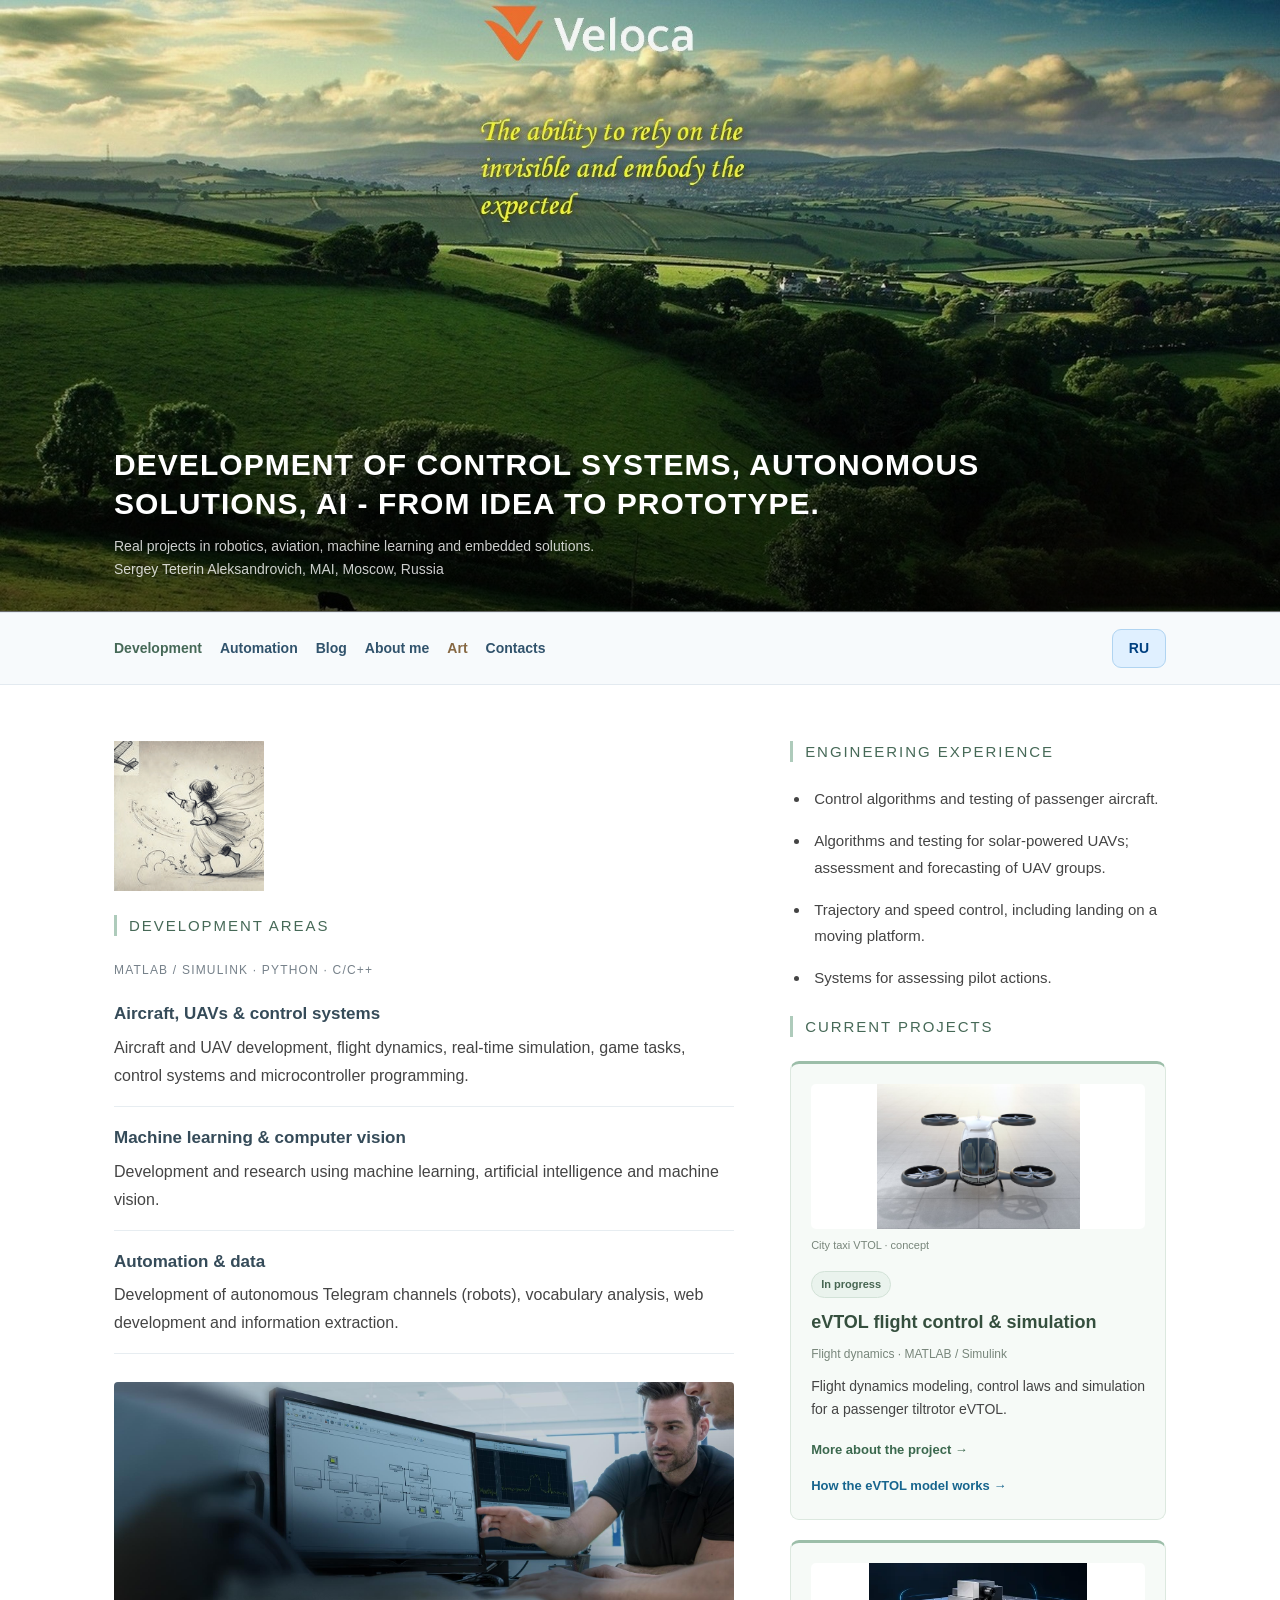
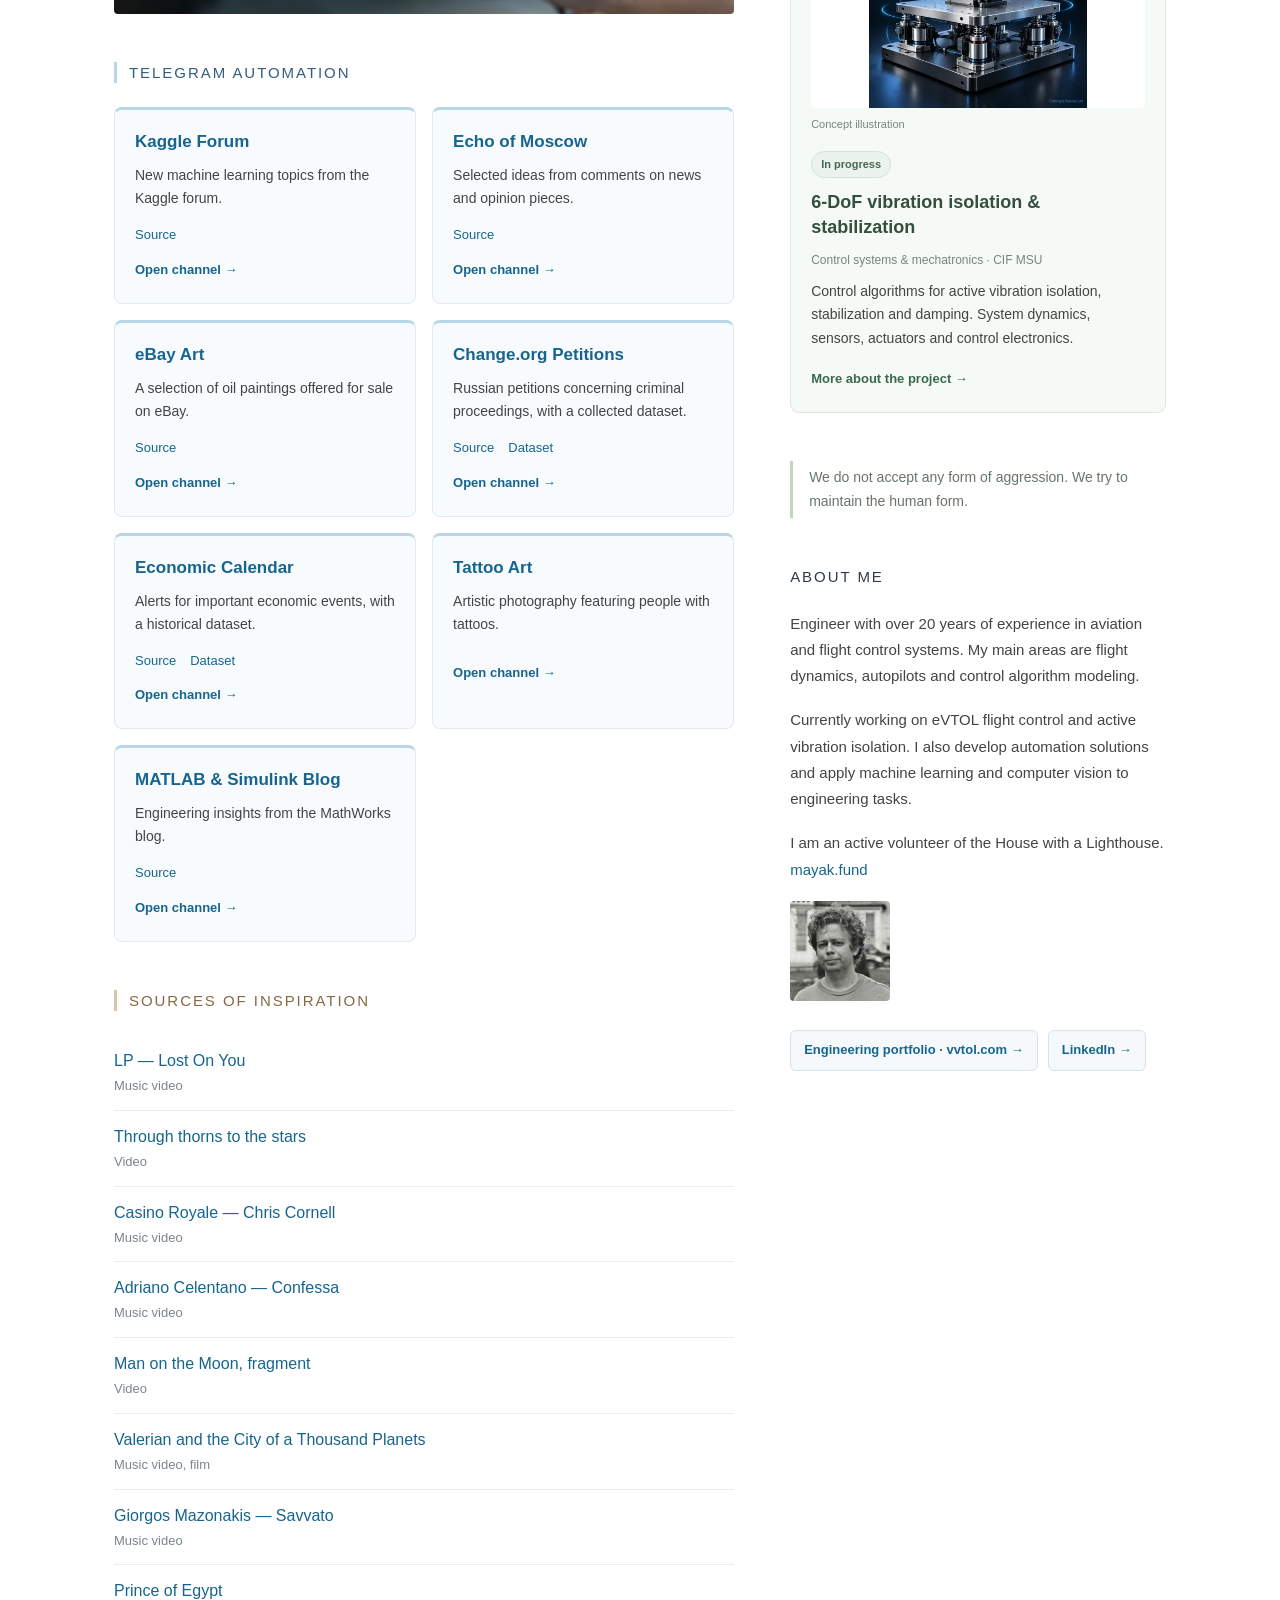
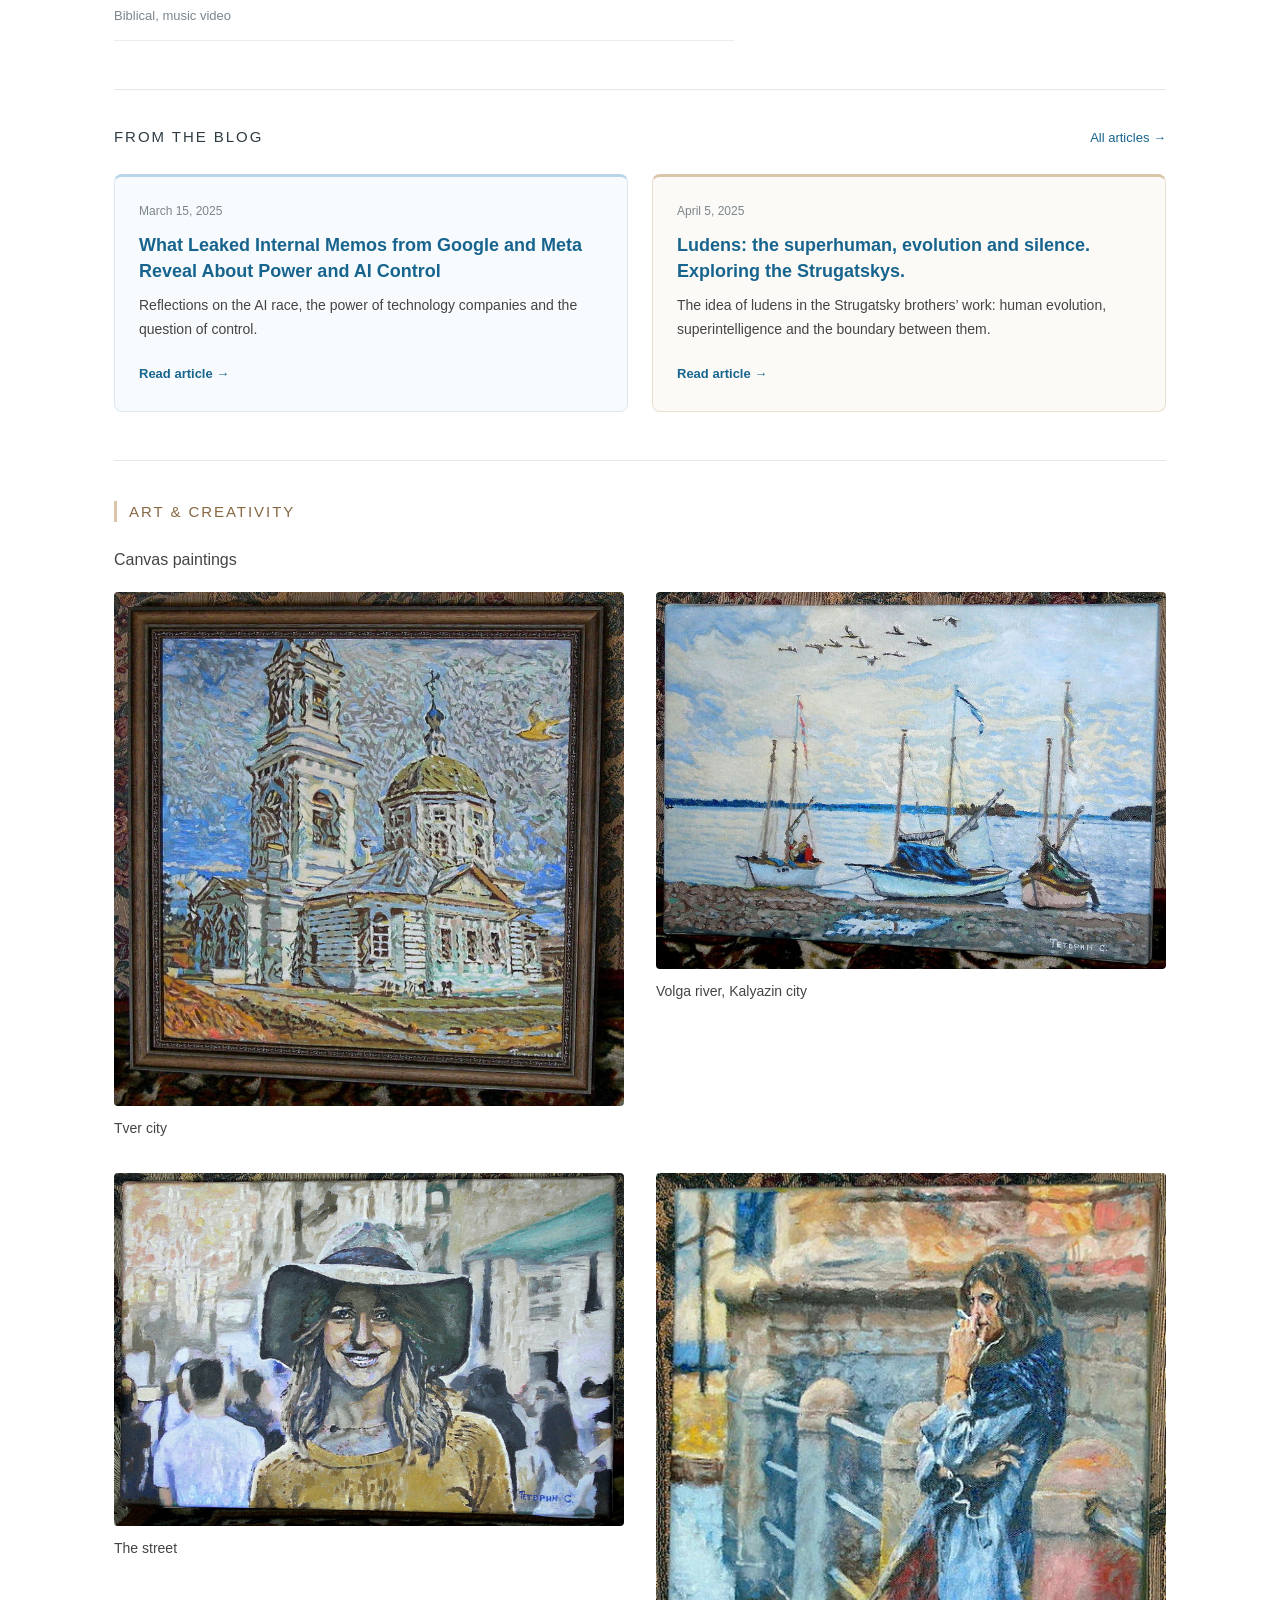
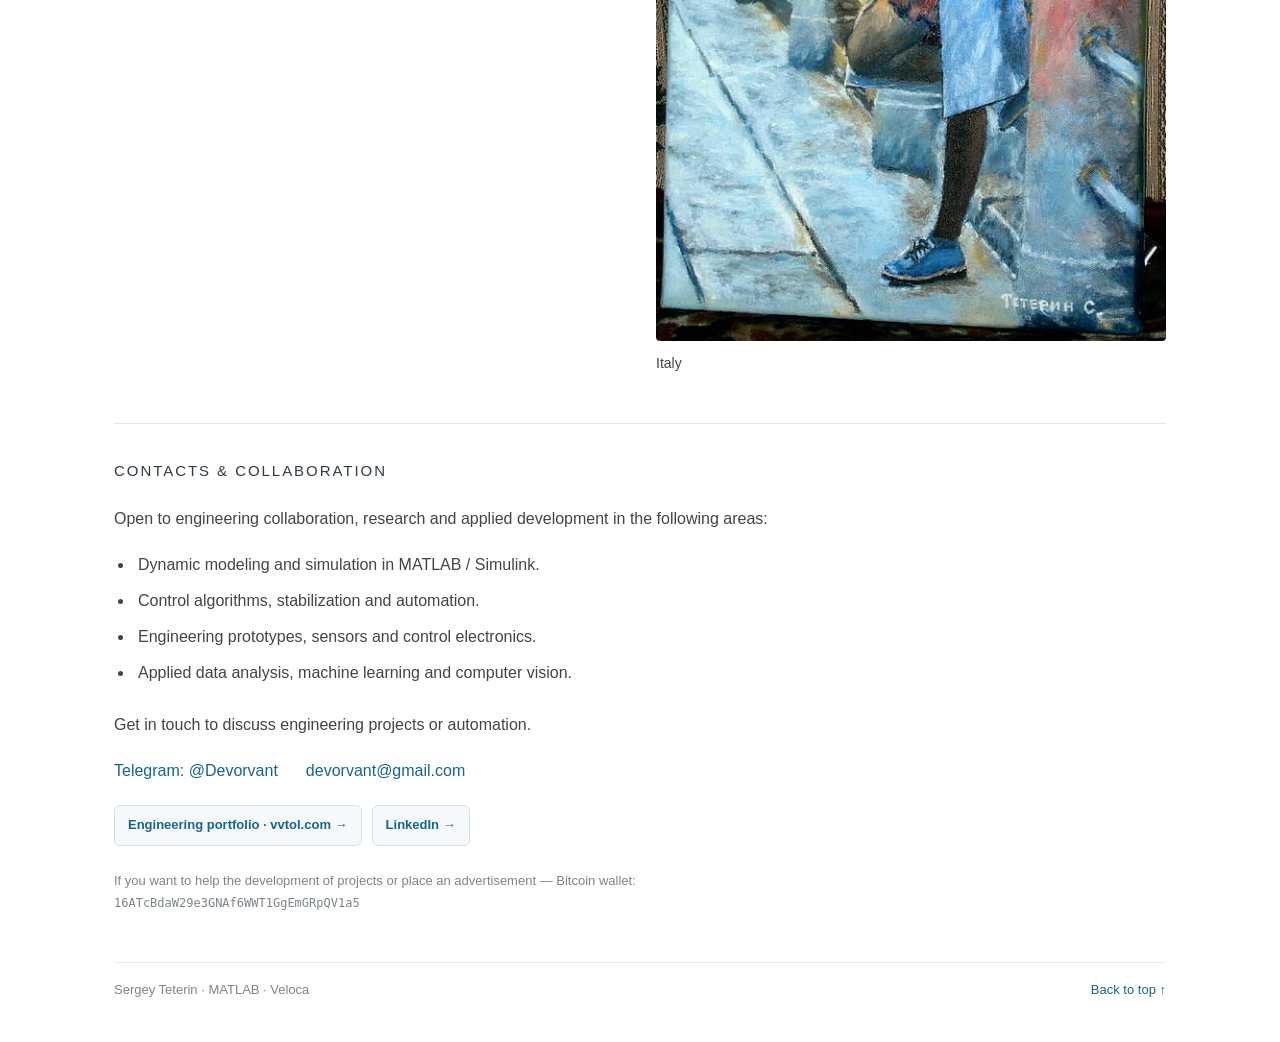
==== commit 8f236879: "Refine preview hero height and prioritize aviation experience" ====
--- a/preview/index.html
+++ b/preview/index.html
@@ -5,7 +5,7 @@
 <meta name="description" content="Applied engineering and MATLAB projects including autonomous systems, robotics, eVTOL, VTOL and urban mobility innovations.">
 <title>APPLIED DEVELOPMENT IN MATLAB - Sergey Teterin Aleksandrovich, MAI, Moscow, Russia</title>
 <link rel="stylesheet" href="./index_files/autoptimize_2d1991336b09edf685e701006bbf373f.css">
-<link rel="stylesheet" href="./preview-home.css?v=738e240eabbb">
+<link rel="stylesheet" href="./preview-home.css?v=a643a4975739">
 </head><body class="home blog wp-embed-responsive group-blog hfeed has-header-image has-sidebar colors-light">
 <div id="page" class="site"><a class="skip-link screen-reader-text" href="#work">Skip to content</a>
 <header id="masthead" class="site-header" role="banner"><div class="custom-header" style="margin-bottom: 0px;"><div class="custom-header-media"><div id="wp-custom-header" class="wp-custom-header">
@@ -13,11 +13,11 @@
 Sergey Teterin Aleksandrovich, MAI, Moscow, Russia</p></div></div></div></div>
 <div class="navigation-top mw-navigation"><div class="wrap"><nav class="mw-nav" aria-label="Main navigation"><ul><li><a href="#work">Development</a></li><li><a href="#automation">Automation</a></li><li><a href="blog_en.html">Blog</a></li><li><a href="#about">About me</a></li><li><a href="#art">Art</a></li><li><a href="#contacts">Contacts</a></li></ul><a class="mw-language" href="index_en.html" lang="ru">RU</a></nav></div></div></header>
 <div class="site-content-contain mw-content"><main id="content" class="mw-body"><div class="mw-layout"><div>
-<section id="work" class="mw-section"><a href="./index_files/dev1.jpg" target="_blank" rel="noopener noreferrer"><img class="mw-intro-image" src="./index_files/devv.gif" width="150" height="150" alt="Aviation and creativity"></a><h2>Development areas</h2><p class="mw-eyebrow">MATLAB / Simulink · Python · C/C++</p><ul class="mw-areas"><li><strong>Machine learning &amp; computer vision</strong>Development and research using machine learning, artificial intelligence and machine vision.</li><li><strong>Aircraft, UAVs &amp; control systems</strong>Aircraft and UAV development, flight dynamics, real-time simulation, game tasks, control systems and microcontroller programming.</li><li><strong>Automation &amp; data</strong>Development of autonomous Telegram channels (robots), vocabulary analysis, web development and information extraction.</li></ul><img class="mw-work-image" loading="lazy" src="./index_files/math.jpg" alt="Applied development"></section>
+<section id="work" class="mw-section"><a href="./index_files/dev1.jpg" target="_blank" rel="noopener noreferrer"><img class="mw-intro-image" src="./index_files/devv.gif" width="150" height="150" alt="Aviation and creativity"></a><h2>Development areas</h2><p class="mw-eyebrow">MATLAB / Simulink · Python · C/C++</p><ul class="mw-areas"><li><strong>Aircraft, UAVs &amp; control systems</strong>Aircraft and UAV development, flight dynamics, real-time simulation, game tasks, control systems and microcontroller programming.</li><li><strong>Machine learning &amp; computer vision</strong>Development and research using machine learning, artificial intelligence and machine vision.</li><li><strong>Automation &amp; data</strong>Development of autonomous Telegram channels (robots), vocabulary analysis, web development and information extraction.</li></ul><img class="mw-work-image" loading="lazy" src="./index_files/math.jpg" alt="Applied development"></section>
 <section id="automation" class="mw-section"><h2>Telegram automation</h2><div class="mw-bots"><article class="mw-bot"><h3><a href="https://t.me/Kaggle_Forum" target="_blank" rel="noopener noreferrer">Kaggle Forum</a></h3><p>New machine learning topics from the Kaggle forum.</p><div class="mw-bot-links"><a href="https://www.kaggle.com/general" target="_blank" rel="noopener noreferrer">Source</a></div><a class="mw-channel" href="https://t.me/Kaggle_Forum" target="_blank" rel="noopener noreferrer">Open channel →</a></article><article class="mw-bot"><h3><a href="https://t.me/Echo_msk_ru_0" target="_blank" rel="noopener noreferrer">Echo of Moscow</a></h3><p>Selected ideas from comments on news and opinion pieces.</p><div class="mw-bot-links"><a href="https://www.echo.msk.ru" target="_blank" rel="noopener noreferrer">Source</a></div><a class="mw-channel" href="https://t.me/Echo_msk_ru_0" target="_blank" rel="noopener noreferrer">Open channel →</a></article><article class="mw-bot"><h3><a href="https://t.me/ebay_art" target="_blank" rel="noopener noreferrer">eBay Art</a></h3><p>A selection of oil paintings offered for sale on eBay.</p><div class="mw-bot-links"><a href="https://www.ebay.com/sch/551/i.html?_from=R40&amp;_nkw=art&amp;Originality=Original&amp;Size=Medium%2520%2528up%2520to%252036in%252E%2529&amp;Medium=Oil&amp;_udhi=20000&amp;_udlo=10&amp;Style=Impressionism%7CImpressionist&amp;Region%2520of%2520Origin=Europe&amp;LH_BIN=1&amp;Subject=Seascape%252F%2520Nautical%7CLandscape%7CArchitecture%7CPortrait&amp;Features=Signed&amp;_dcat=551&amp;_sop=10&amp;_ipg=200&amp;rt=nc" target="_blank" rel="noopener noreferrer">Source</a></div><a class="mw-channel" href="https://t.me/ebay_art" target="_blank" rel="noopener noreferrer">Open channel →</a></article><article class="mw-bot"><h3><a href="https://t.me/Change_org_petition" target="_blank" rel="noopener noreferrer">Change.org Petitions</a></h3><p>Russian petitions concerning criminal proceedings, with a collected dataset.</p><div class="mw-bot-links"><a href="https://www.change.org" target="_blank" rel="noopener noreferrer">Source</a><a href="https://www.kaggle.com/devorvant/criminal-proceedings-petitions-changeorg-rusworld" target="_blank" rel="noopener noreferrer">Dataset</a></div><a class="mw-channel" href="https://t.me/Change_org_petition" target="_blank" rel="noopener noreferrer">Open channel →</a></article><article class="mw-bot"><h3><a href="https://t.me/econos" target="_blank" rel="noopener noreferrer">Economic Calendar</a></h3><p>Alerts for important economic events, with a historical dataset.</p><div class="mw-bot-links"><a href="https://www.investing.com/economic-calendar/" target="_blank" rel="noopener noreferrer">Source</a><a href="https://www.kaggle.com/devorvant/economic-calendar" target="_blank" rel="noopener noreferrer">Dataset</a></div><a class="mw-channel" href="https://t.me/econos" target="_blank" rel="noopener noreferrer">Open channel →</a></article><article class="mw-bot"><h3><a href="https://t.me/tattoo_free_art_film" target="_blank" rel="noopener noreferrer">Tattoo Art</a></h3><p>Artistic photography featuring people with tattoos.</p><div class="mw-bot-links"></div><a class="mw-channel" href="https://t.me/tattoo_free_art_film" target="_blank" rel="noopener noreferrer">Open channel →</a></article><article class="mw-bot"><h3><a href="https://t.me/matlab_simulink_blog" target="_blank" rel="noopener noreferrer">MATLAB &amp; Simulink Blog</a></h3><p>Engineering insights from the MathWorks blog.</p><div class="mw-bot-links"><a href="https://blogs.mathworks.com/?s_tid=gn_mlc_blg" target="_blank" rel="noopener noreferrer">Source</a></div><a class="mw-channel" href="https://t.me/matlab_simulink_blog" target="_blank" rel="noopener noreferrer">Open channel →</a></article></div></section>
 <section id="inspiration" class="mw-section"><h2>Sources of inspiration</h2><ul class="mw-inspiration"><li><a href="https://youtu.be/BoqSYM4ZS-E?feature=shared" target="_blank" rel="noopener noreferrer">LP — Lost On You</a><span>Music video</span></li><li><a href="https://youtu.be/EDvFUXXsrDg?feature=shared" target="_blank" rel="noopener noreferrer">Through thorns to the stars</a><span>Video</span></li><li><a href="https://youtu.be/YnzgdBAKyJo?feature=shared" target="_blank" rel="noopener noreferrer">Casino Royale — Chris Cornell</a><span>Music video</span></li><li><a href="https://www.youtube.com/watch?v=78NELYY11Vw" target="_blank" rel="noopener noreferrer">Adriano Celentano — Confessa</a><span>Music video</span></li><li><a href="https://youtu.be/rPhLOrJqdvY?feature=shared" target="_blank" rel="noopener noreferrer">Man on the Moon, fragment</a><span>Video</span></li><li><a href="https://youtu.be/IWHAc65krLM?feature=shared" target="_blank" rel="noopener noreferrer">Valerian and the City of a Thousand Planets</a><span>Music video, film</span></li><li><a href="https://youtu.be/spn9hW3PQnw?feature=shared" target="_blank" rel="noopener noreferrer">Giorgos Mazonakis — Savvato</a><span>Music video</span></li><li><a href="https://www.youtube.com/watch?v=fQhcOJHTdb4" target="_blank" rel="noopener noreferrer">Prince of Egypt</a><span>Biblical, music video</span></li></ul></section>
 </div><aside aria-label="Projects and author">
-<section id="projects" class="mw-section"><h2>Participation in projects</h2><ul class="mw-project-list"><li>Control algorithms and testing of passenger aircraft.</li><li>Algorithms and testing for solar-powered UAVs; assessment and forecasting of UAV groups.</li><li>Trajectory and speed control, including landing on a moving platform.</li><li>Systems for assessing pilot actions.</li></ul><section id="current" class="mw-section"><h2>Current projects</h2><div class="mw-featured"><article class="mw-feature"><figure class="mw-feature-visual"><img loading="lazy" src="./index_files/VTOL.jpg" alt="eVTOL flight control &amp; simulation"><figcaption>City taxi VTOL · concept</figcaption></figure><div class="mw-feature-copy"><span class="mw-status">In progress</span><h3>eVTOL flight control &amp; simulation</h3><p class="mw-feature-meta">Flight dynamics · MATLAB / Simulink</p><p>Flight dynamics modeling, control laws and simulation for a passenger tiltrotor eVTOL.</p><a class="mw-feature-link" href="https://vvtol.com/#uav-autonomous" target="_blank" rel="noopener noreferrer" aria-label="More about the project →: eVTOL flight control &amp; simulation">More about the project →</a><br><a class="mw-demo-link" href="evtol-flight_en.html">How the eVTOL model works →</a></div></article><article class="mw-feature"><figure class="mw-feature-visual"><img loading="lazy" src="./vibration-preview.webp" alt="6-DoF vibration isolation &amp; stabilization"><figcaption>Concept illustration</figcaption></figure><div class="mw-feature-copy"><span class="mw-status">In progress</span><h3>6-DoF vibration isolation &amp; stabilization</h3><p class="mw-feature-meta">Control systems &amp; mechatronics · CIF MSU</p><p>Control algorithms for active vibration isolation, stabilization and damping. System dynamics, sensors, actuators and control electronics.</p><a class="mw-feature-link" href="https://vvtol.com/#active-vibration-isolation" target="_blank" rel="noopener noreferrer" aria-label="More about the project →: 6-DoF vibration isolation &amp; stabilization">More about the project →</a></div></article></div></section><p class="mw-statement">We do not accept any form of aggression. We try to maintain the human form.</p></section>
+<section id="projects" class="mw-section"><h2>Engineering experience</h2><ul class="mw-project-list"><li>Control algorithms and testing of passenger aircraft.</li><li>Algorithms and testing for solar-powered UAVs; assessment and forecasting of UAV groups.</li><li>Trajectory and speed control, including landing on a moving platform.</li><li>Systems for assessing pilot actions.</li></ul><section id="current" class="mw-section"><h2>Current projects</h2><div class="mw-featured"><article class="mw-feature"><figure class="mw-feature-visual"><img loading="lazy" src="./index_files/VTOL.jpg" alt="eVTOL flight control &amp; simulation"><figcaption>City taxi VTOL · concept</figcaption></figure><div class="mw-feature-copy"><span class="mw-status">In progress</span><h3>eVTOL flight control &amp; simulation</h3><p class="mw-feature-meta">Flight dynamics · MATLAB / Simulink</p><p>Flight dynamics modeling, control laws and simulation for a passenger tiltrotor eVTOL.</p><a class="mw-feature-link" href="https://vvtol.com/#uav-autonomous" target="_blank" rel="noopener noreferrer" aria-label="More about the project →: eVTOL flight control &amp; simulation">More about the project →</a><br><a class="mw-demo-link" href="evtol-flight_en.html">How the eVTOL model works →</a></div></article><article class="mw-feature"><figure class="mw-feature-visual"><img loading="lazy" src="./vibration-preview.webp" alt="6-DoF vibration isolation &amp; stabilization"><figcaption>Concept illustration</figcaption></figure><div class="mw-feature-copy"><span class="mw-status">In progress</span><h3>6-DoF vibration isolation &amp; stabilization</h3><p class="mw-feature-meta">Control systems &amp; mechatronics · CIF MSU</p><p>Control algorithms for active vibration isolation, stabilization and damping. System dynamics, sensors, actuators and control electronics.</p><a class="mw-feature-link" href="https://vvtol.com/#active-vibration-isolation" target="_blank" rel="noopener noreferrer" aria-label="More about the project →: 6-DoF vibration isolation &amp; stabilization">More about the project →</a></div></article></div></section><p class="mw-statement">We do not accept any form of aggression. We try to maintain the human form.</p></section>
 <section id="about" class="mw-section mw-about"><h2>About me</h2><p>Engineer with over 20 years of experience in aviation and flight control systems. My main areas are flight dynamics, autopilots and control algorithm modeling.</p><p>Currently working on eVTOL flight control and active vibration isolation. I also develop automation solutions and apply machine learning and computer vision to engineering tasks.</p><p>I am an active volunteer of the House with a Lighthouse. <a href="https://mayak.fund" target="_blank" rel="noopener noreferrer">mayak.fund</a></p><img class="mw-portrait" loading="lazy" src="./index_files/photo_1.jpg" alt="Sergey Teterin"><div class="mw-profile-links"><a href="https://vvtol.com/" target="_blank" rel="noopener noreferrer">Engineering portfolio · vvtol.com →</a><a href="https://www.linkedin.com/in/devorvant/" target="_blank" rel="noopener noreferrer">LinkedIn →</a></div></section>
 </aside></div>
 <section id="blog" class="mw-section mw-blog"><div class="mw-section-heading"><h2>From the blog</h2><a href="blog_en.html">All articles →</a></div><div class="mw-blog-grid"><article class="mw-post mw-post-tech"><p class="mw-post-date">March 15, 2025</p><h3><a href="article3_en.html">What Leaked Internal Memos from Google and Meta Reveal About Power and AI Control</a></h3><p>Reflections on the AI race, the power of technology companies and the question of control.</p><a class="mw-read" href="article3_en.html" aria-label="Read article →: What Leaked Internal Memos from Google and Meta Reveal About Power and AI Control">Read article →</a></article><article class="mw-post mw-post-human"><p class="mw-post-date">April 5, 2025</p><h3><a href="article1_en.html">Ludens: the superhuman, evolution and silence. Exploring the Strugatskys.</a></h3><p>The idea of ludens in the Strugatsky brothers’ work: human evolution, superintelligence and the boundary between them.</p><a class="mw-read" href="article1_en.html" aria-label="Read article →: Ludens: the superhuman, evolution and silence. Exploring the Strugatskys.">Read article →</a></article></div></section>
--- a/preview/preview-home.css
+++ b/preview/preview-home.css
@@ -1,5 +1,13 @@
 
 /* Scoped additions: the existing Veloca header keeps its original stylesheet. */
+#masthead .custom-header { display:block; position:relative; width:100%; height:clamp(520px,68vh,700px); }
+#masthead .custom-header-media { position:absolute; inset:0; height:100%; width:100%; }
+#masthead .custom-header-media img { position:absolute; inset:0; width:100%; height:100%; min-width:0; min-height:0; max-width:none; object-fit:cover; object-position:center top; transform:none; }
+#masthead .custom-header-media::before { height:100%; background:linear-gradient(to bottom,rgba(0,0,0,.03) 40%,rgba(0,0,0,.58) 100%); }
+#masthead .site-branding { position:absolute; bottom:0; left:0; width:100%; height:auto; margin:0 !important; padding:32px 0; }
+#masthead .site-branding .wrap { max-width:1100px; padding:0 24px; }
+#masthead .site-title { max-width:900px; font-size:30px; line-height:1.3; letter-spacing:.035em; }
+#masthead .site-description { max-width:900px; margin:12px 0 0; font-size:14px; line-height:1.6; }
 .mw-navigation.navigation-top { position:relative; width:100%; background:#f7fafc; border-color:#e3eaf0; }
 .mw-content { position:relative; z-index:2; background:#fff; }
 .mw-navigation .wrap { max-width:1100px; padding:0 24px; }
@@ -106,6 +114,10 @@
 .mw-method h3 { font-size:17px; color:#354f3e; margin-bottom:8px; }
 .mw-method p { font-size:14px; line-height:1.7; margin:0; }
 @media(max-width:760px) {
+ #masthead .custom-header { height:clamp(490px,65vh,620px); }
+ #masthead .site-title { font-size:24px; line-height:1.35; }
+ #masthead .site-branding { padding:24px 0; }
+ #masthead .site-branding .wrap { padding:0 20px; }
  .mw-nav { align-items:flex-start; gap:12px; }
  .mw-nav ul { gap:4px 14px; }
  .mw-nav a { font-size:13px; }
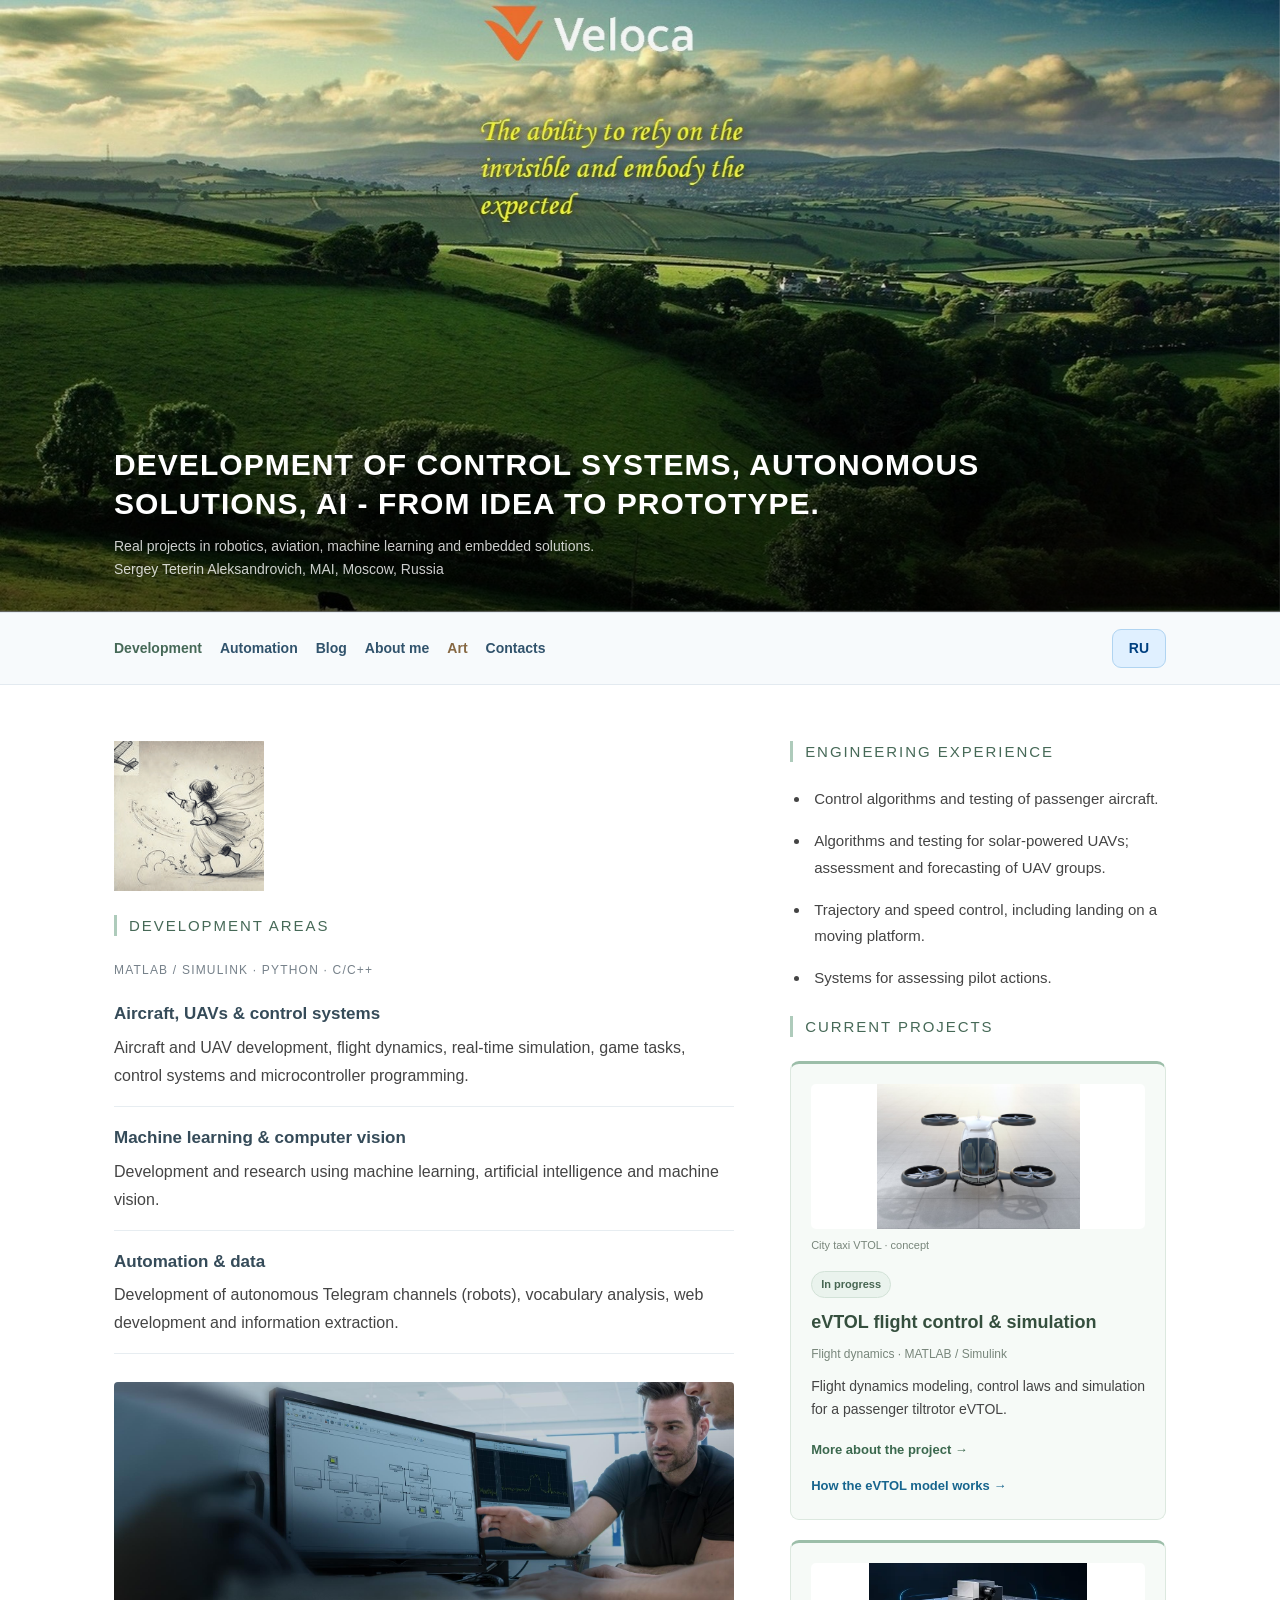
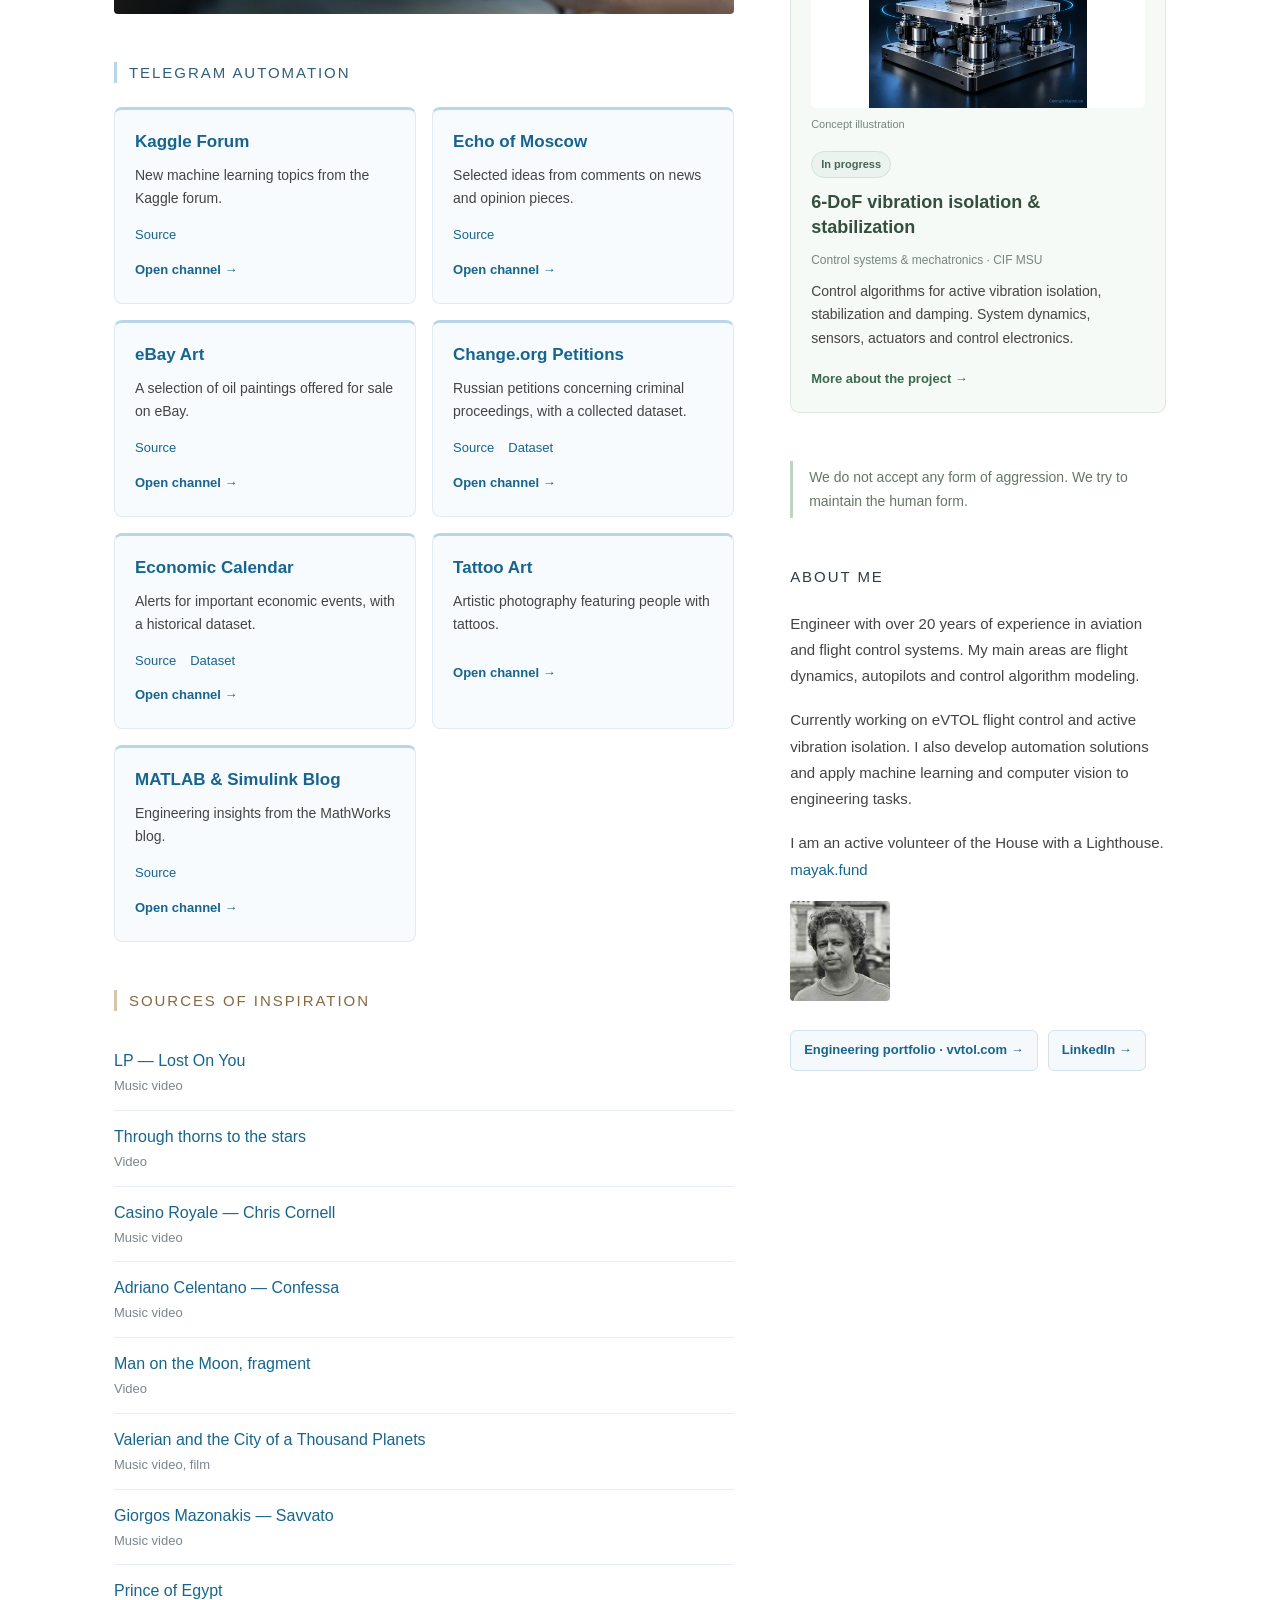
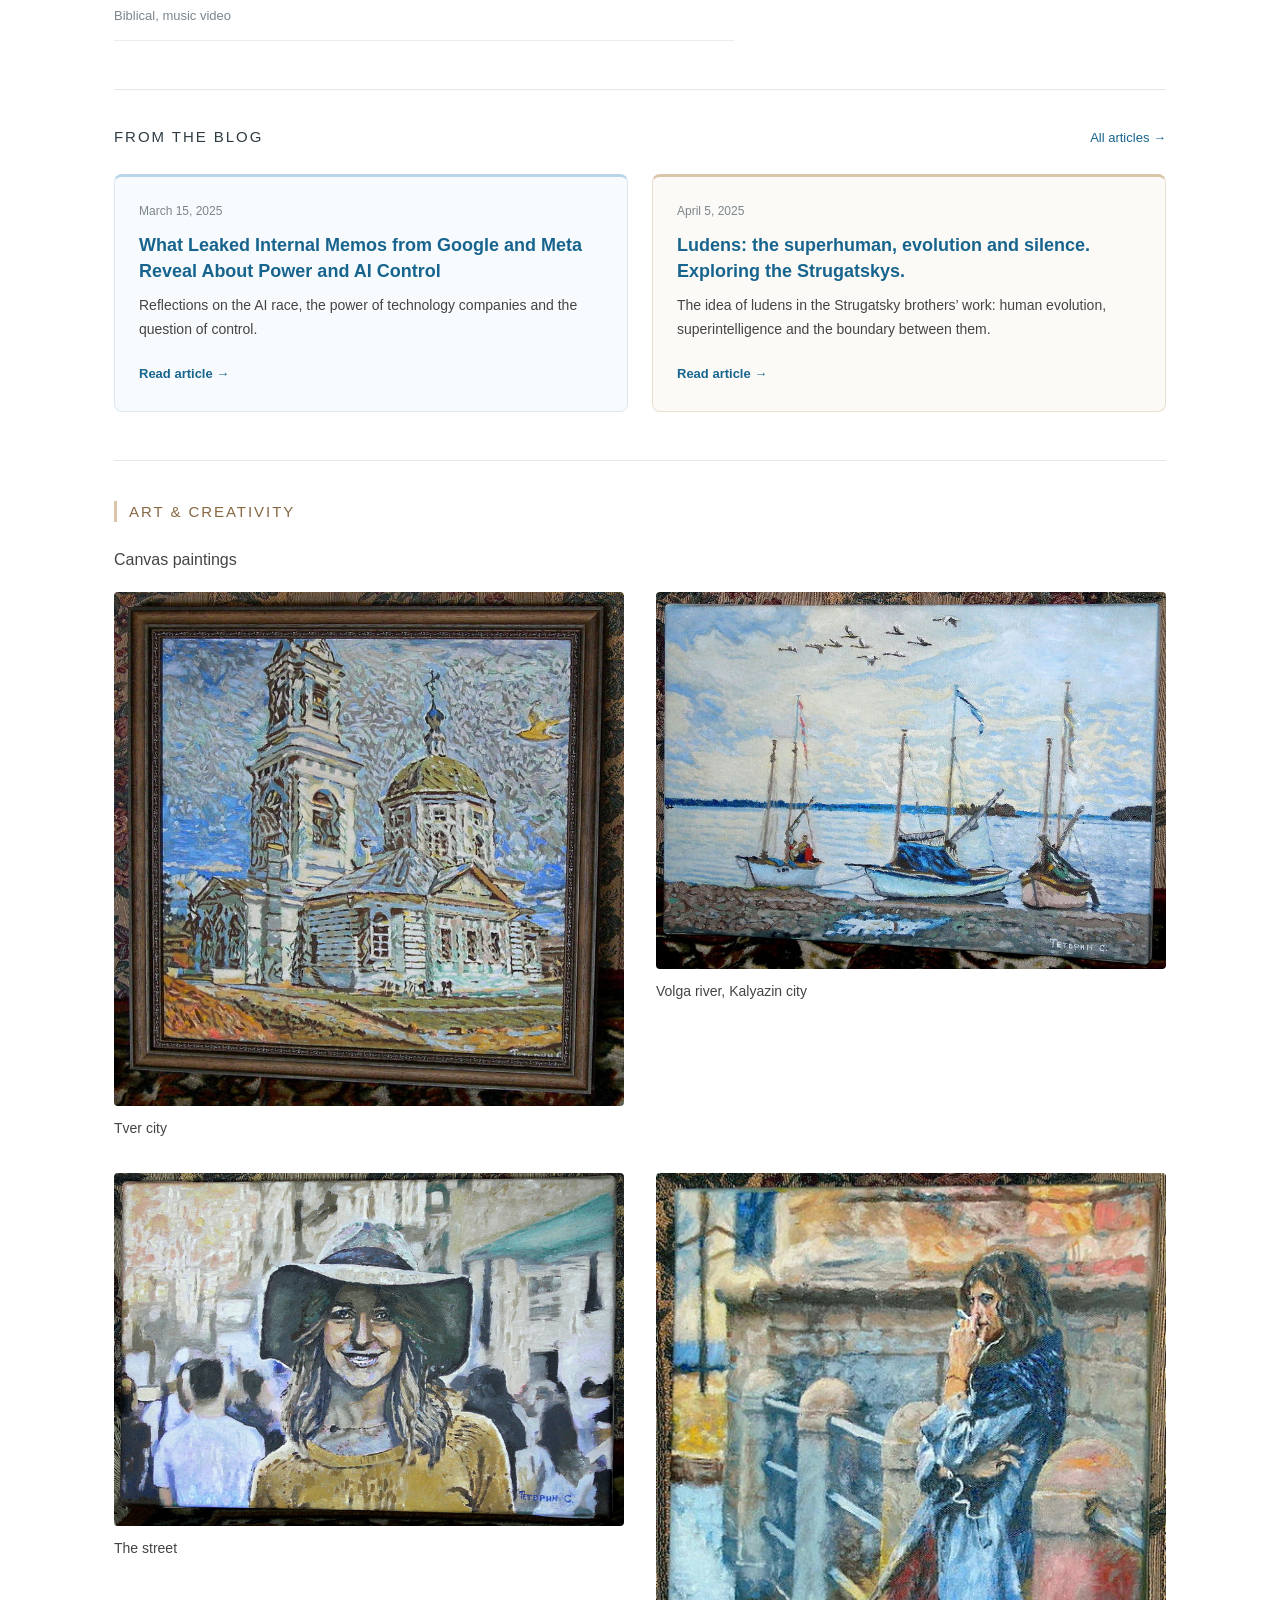
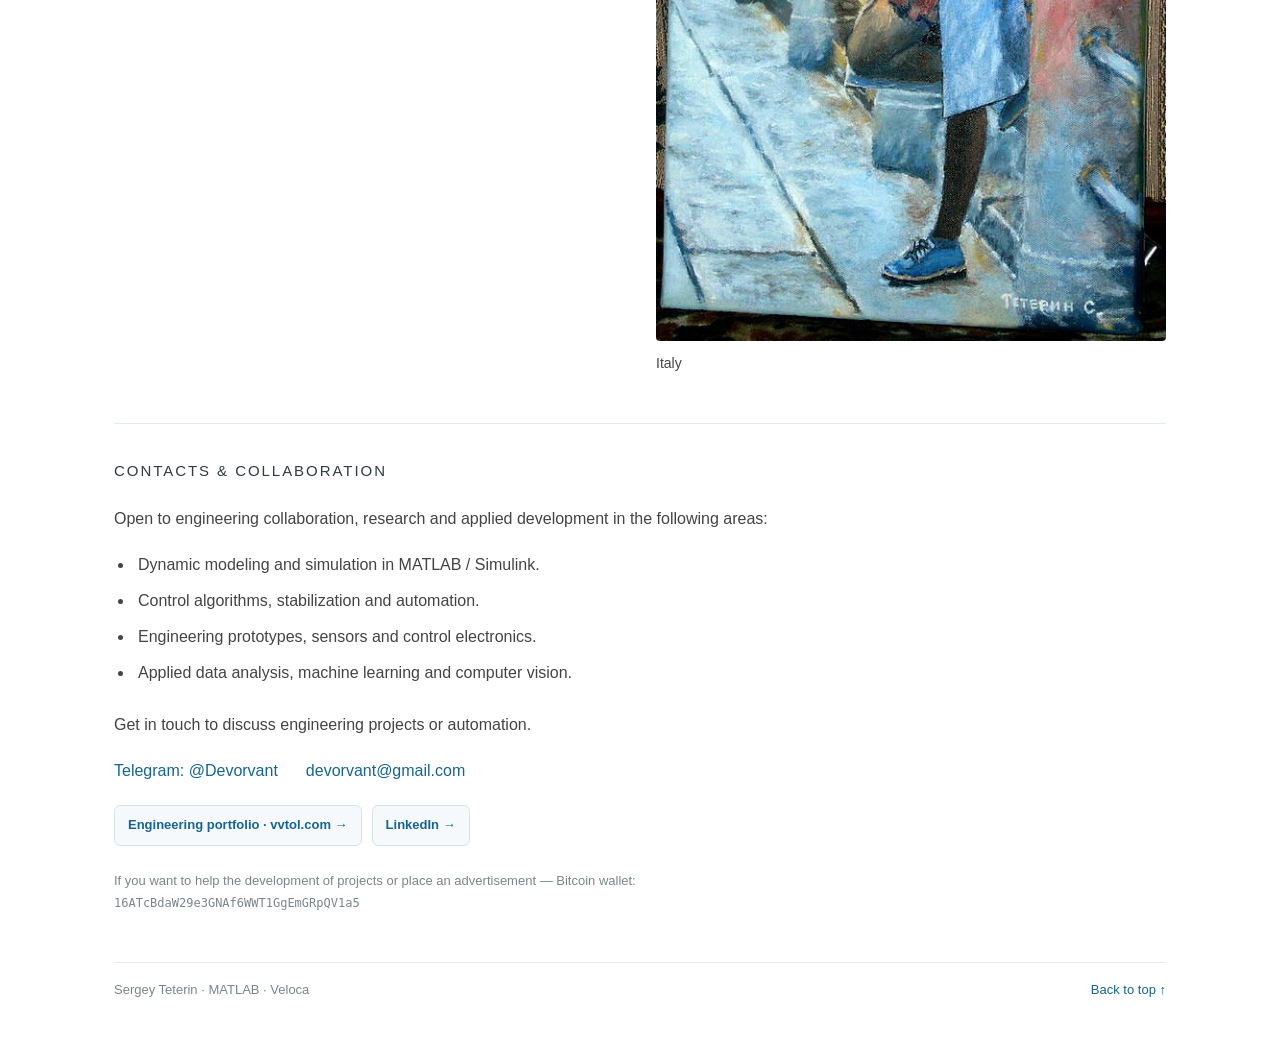
==== commit e1b9a66b: "Restore original landscape parallax in preview cover" ====
--- a/preview/index.html
+++ b/preview/index.html
@@ -5,7 +5,7 @@
 <meta name="description" content="Applied engineering and MATLAB projects including autonomous systems, robotics, eVTOL, VTOL and urban mobility innovations.">
 <title>APPLIED DEVELOPMENT IN MATLAB - Sergey Teterin Aleksandrovich, MAI, Moscow, Russia</title>
 <link rel="stylesheet" href="./index_files/autoptimize_2d1991336b09edf685e701006bbf373f.css">
-<link rel="stylesheet" href="./preview-home.css?v=a643a4975739">
+<link rel="stylesheet" href="./preview-home.css?v=1d67a6db0c1a">
 </head><body class="home blog wp-embed-responsive group-blog hfeed has-header-image has-sidebar colors-light">
 <div id="page" class="site"><a class="skip-link screen-reader-text" href="#work">Skip to content</a>
 <header id="masthead" class="site-header" role="banner"><div class="custom-header" style="margin-bottom: 0px;"><div class="custom-header-media"><div id="wp-custom-header" class="wp-custom-header">
--- a/preview/preview-home.css
+++ b/preview/preview-home.css
@@ -8,6 +8,11 @@
 #masthead .site-branding .wrap { max-width:1100px; padding:0 24px; }
 #masthead .site-title { max-width:900px; font-size:30px; line-height:1.3; letter-spacing:.035em; }
 #masthead .site-description { max-width:900px; margin:12px 0 0; font-size:14px; line-height:1.6; }
+/* Keep the original fixed landscape effect while clipping it to the shorter cover. */
+@media(min-width:761px) and (prefers-reduced-motion:no-preference) {
+ #masthead .custom-header-media { clip-path:inset(0); }
+ #masthead .custom-header-media img { position:fixed; bottom:auto; height:clamp(520px,68vh,700px); }
+}
 .mw-navigation.navigation-top { position:relative; width:100%; background:#f7fafc; border-color:#e3eaf0; }
 .mw-content { position:relative; z-index:2; background:#fff; }
 .mw-navigation .wrap { max-width:1100px; padding:0 24px; }
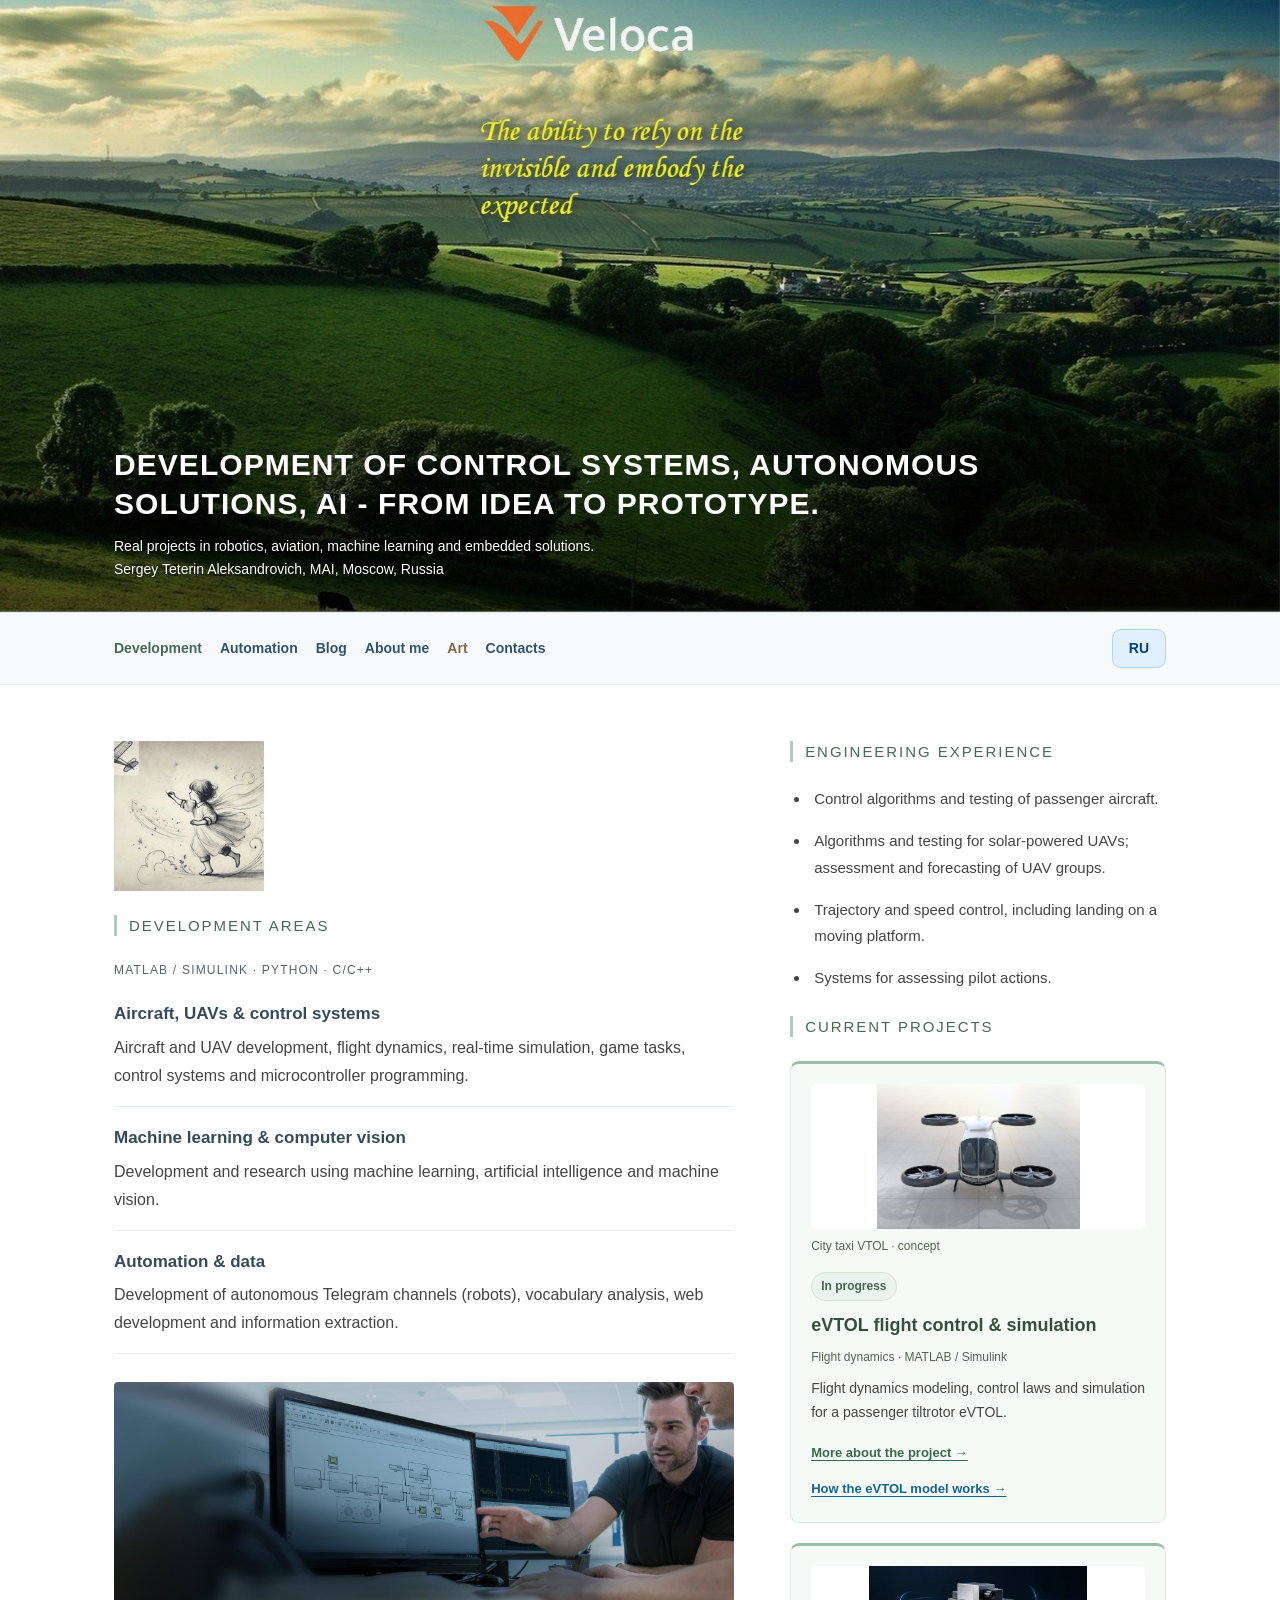
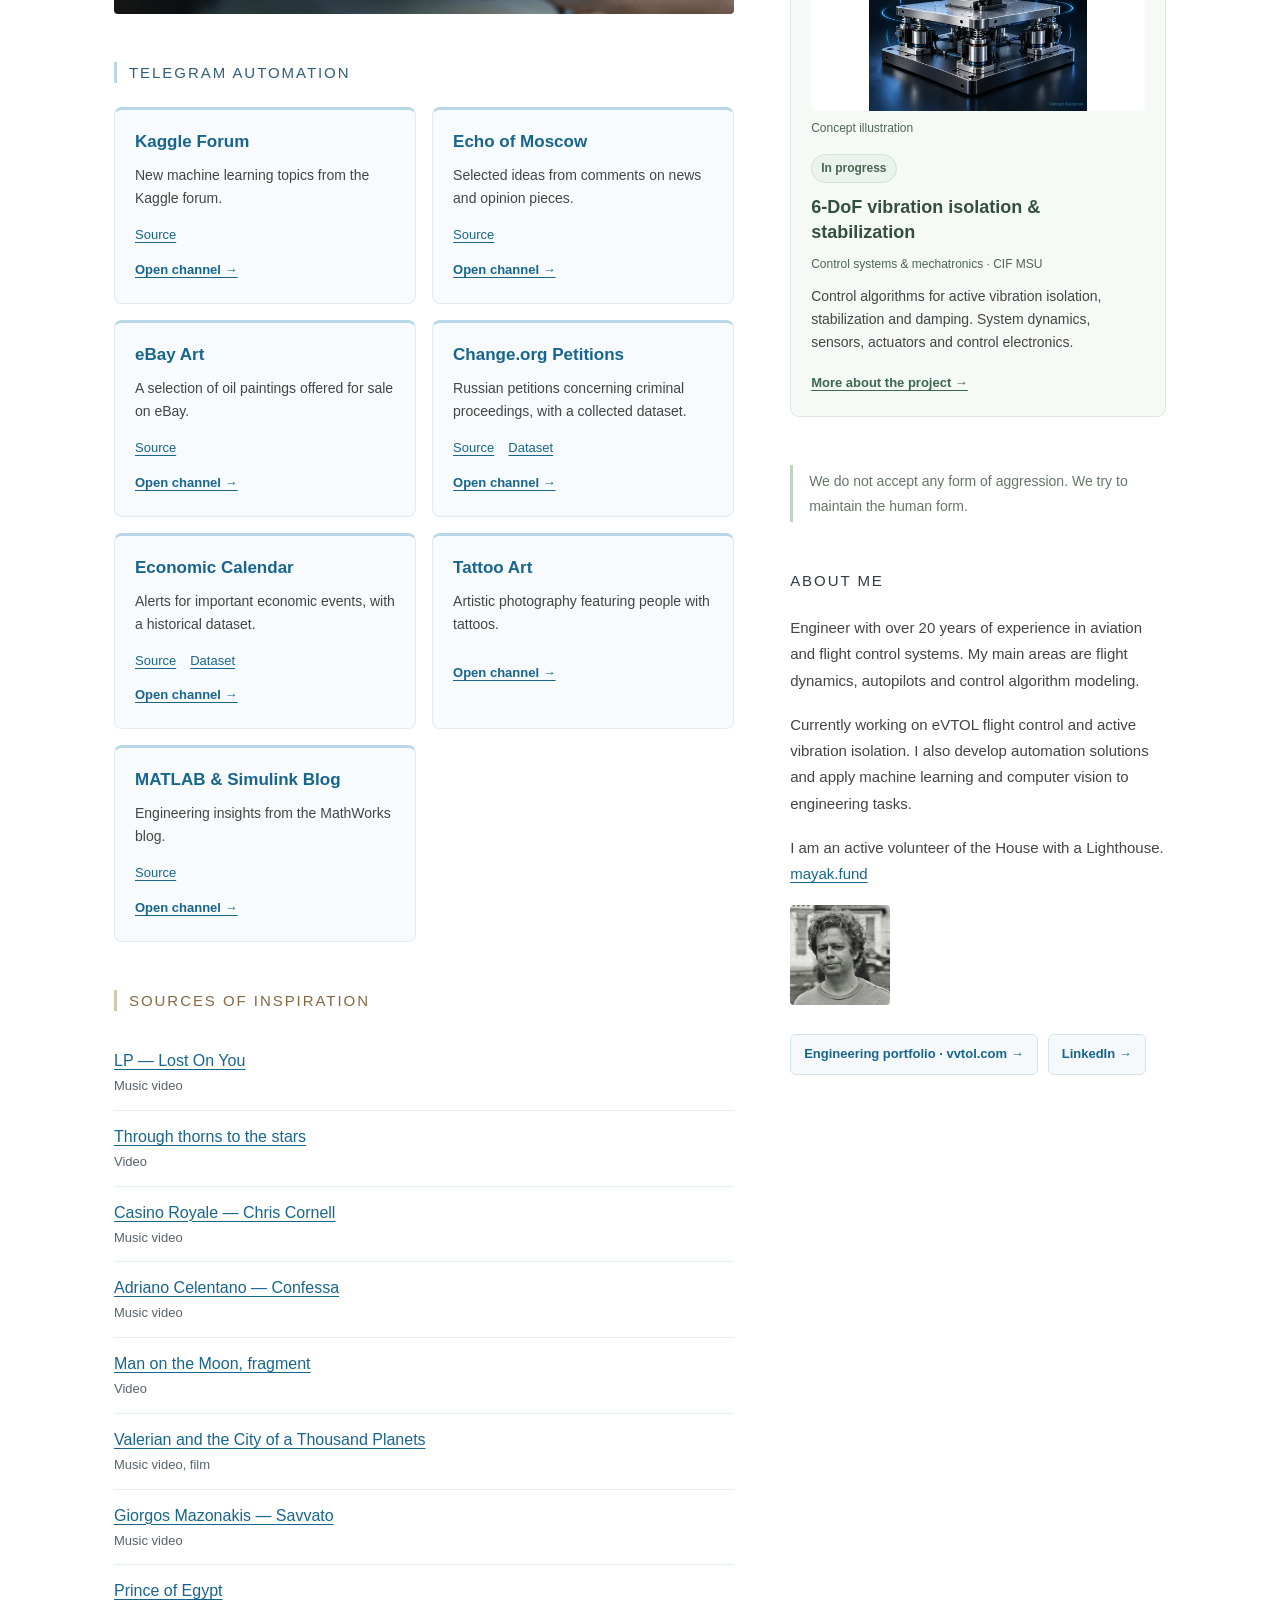
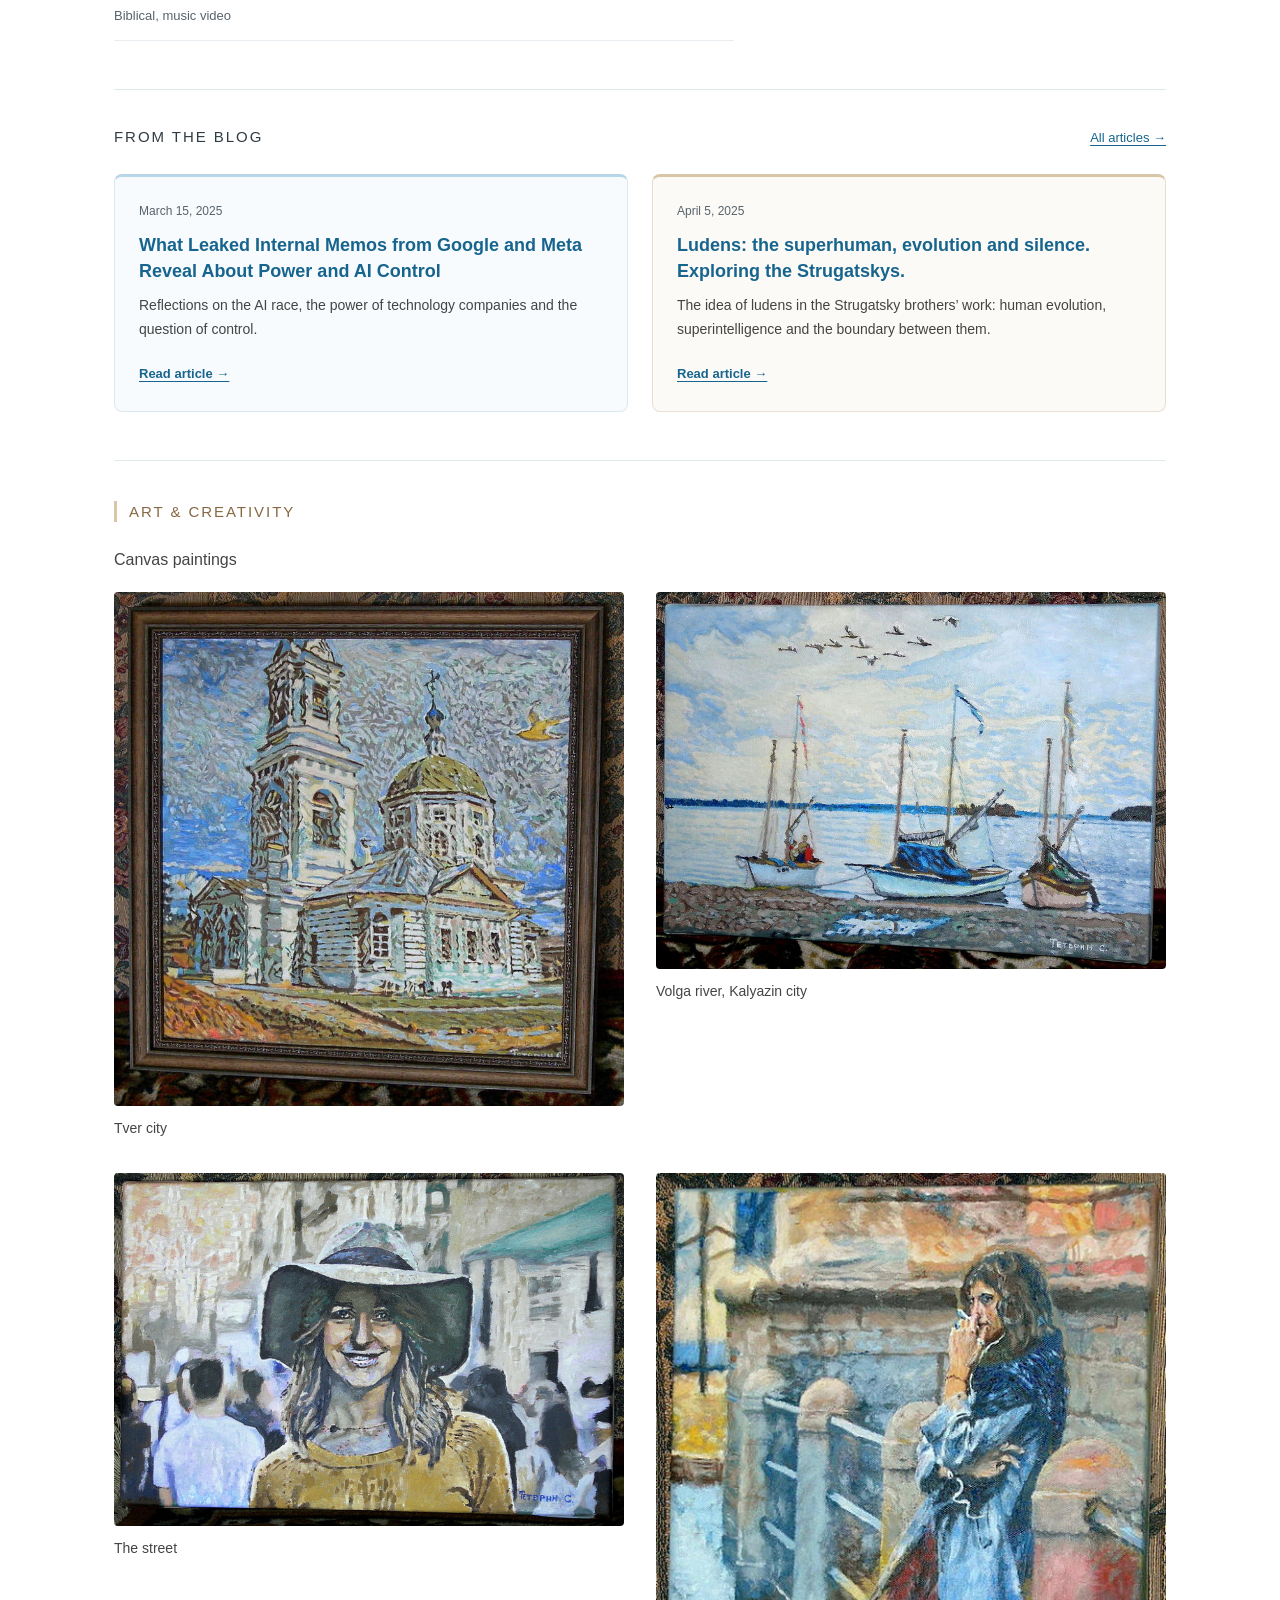
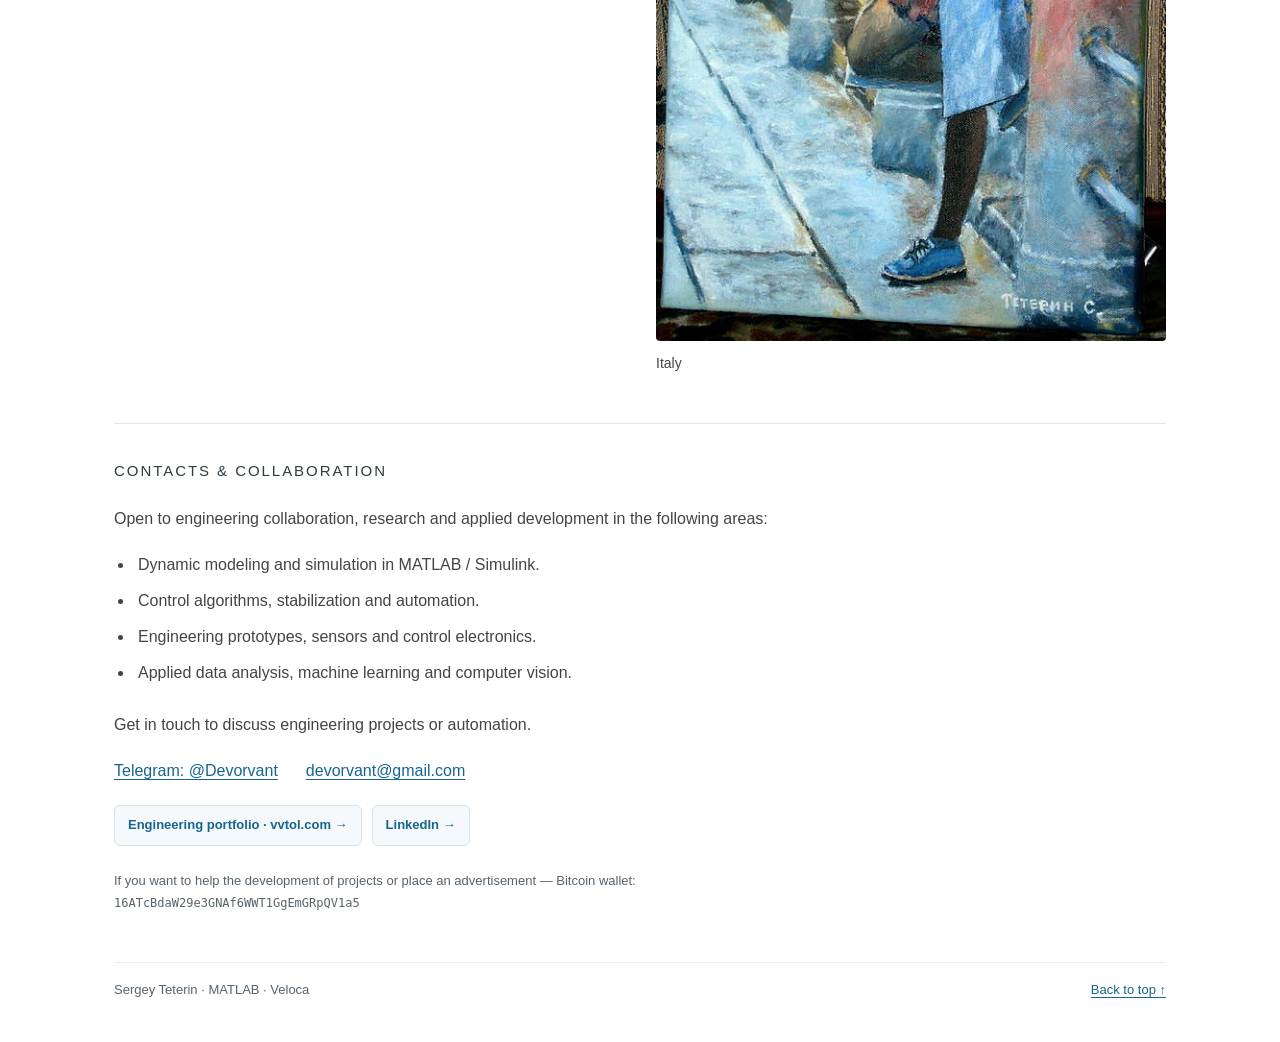
==== commit e2f6ee3d: "Polish preview links, keyboard focus and caption contrast" ====
--- a/preview/index.html
+++ b/preview/index.html
@@ -5,7 +5,7 @@
 <meta name="description" content="Applied engineering and MATLAB projects including autonomous systems, robotics, eVTOL, VTOL and urban mobility innovations.">
 <title>APPLIED DEVELOPMENT IN MATLAB - Sergey Teterin Aleksandrovich, MAI, Moscow, Russia</title>
 <link rel="stylesheet" href="./index_files/autoptimize_2d1991336b09edf685e701006bbf373f.css">
-<link rel="stylesheet" href="./preview-home.css?v=1d67a6db0c1a">
+<link rel="stylesheet" href="./preview-home.css?v=ba4c1d847a54">
 </head><body class="home blog wp-embed-responsive group-blog hfeed has-header-image has-sidebar colors-light">
 <div id="page" class="site"><a class="skip-link screen-reader-text" href="#work">Skip to content</a>
 <header id="masthead" class="site-header" role="banner"><div class="custom-header" style="margin-bottom: 0px;"><div class="custom-header-media"><div id="wp-custom-header" class="wp-custom-header">
@@ -13,7 +13,7 @@
 Sergey Teterin Aleksandrovich, MAI, Moscow, Russia</p></div></div></div></div>
 <div class="navigation-top mw-navigation"><div class="wrap"><nav class="mw-nav" aria-label="Main navigation"><ul><li><a href="#work">Development</a></li><li><a href="#automation">Automation</a></li><li><a href="blog_en.html">Blog</a></li><li><a href="#about">About me</a></li><li><a href="#art">Art</a></li><li><a href="#contacts">Contacts</a></li></ul><a class="mw-language" href="index_en.html" lang="ru">RU</a></nav></div></div></header>
 <div class="site-content-contain mw-content"><main id="content" class="mw-body"><div class="mw-layout"><div>
-<section id="work" class="mw-section"><a href="./index_files/dev1.jpg" target="_blank" rel="noopener noreferrer"><img class="mw-intro-image" src="./index_files/devv.gif" width="150" height="150" alt="Aviation and creativity"></a><h2>Development areas</h2><p class="mw-eyebrow">MATLAB / Simulink · Python · C/C++</p><ul class="mw-areas"><li><strong>Aircraft, UAVs &amp; control systems</strong>Aircraft and UAV development, flight dynamics, real-time simulation, game tasks, control systems and microcontroller programming.</li><li><strong>Machine learning &amp; computer vision</strong>Development and research using machine learning, artificial intelligence and machine vision.</li><li><strong>Automation &amp; data</strong>Development of autonomous Telegram channels (robots), vocabulary analysis, web development and information extraction.</li></ul><img class="mw-work-image" loading="lazy" src="./index_files/math.jpg" alt="Applied development"></section>
+<section id="work" class="mw-section"><a class="mw-image-link" href="./index_files/dev1.jpg" target="_blank" rel="noopener noreferrer"><img class="mw-intro-image" src="./index_files/devv.gif" width="150" height="150" alt="Aviation and creativity"></a><h2>Development areas</h2><p class="mw-eyebrow">MATLAB / Simulink · Python · C/C++</p><ul class="mw-areas"><li><strong>Aircraft, UAVs &amp; control systems</strong>Aircraft and UAV development, flight dynamics, real-time simulation, game tasks, control systems and microcontroller programming.</li><li><strong>Machine learning &amp; computer vision</strong>Development and research using machine learning, artificial intelligence and machine vision.</li><li><strong>Automation &amp; data</strong>Development of autonomous Telegram channels (robots), vocabulary analysis, web development and information extraction.</li></ul><img class="mw-work-image" loading="lazy" src="./index_files/math.jpg" alt="Applied development"></section>
 <section id="automation" class="mw-section"><h2>Telegram automation</h2><div class="mw-bots"><article class="mw-bot"><h3><a href="https://t.me/Kaggle_Forum" target="_blank" rel="noopener noreferrer">Kaggle Forum</a></h3><p>New machine learning topics from the Kaggle forum.</p><div class="mw-bot-links"><a href="https://www.kaggle.com/general" target="_blank" rel="noopener noreferrer">Source</a></div><a class="mw-channel" href="https://t.me/Kaggle_Forum" target="_blank" rel="noopener noreferrer">Open channel →</a></article><article class="mw-bot"><h3><a href="https://t.me/Echo_msk_ru_0" target="_blank" rel="noopener noreferrer">Echo of Moscow</a></h3><p>Selected ideas from comments on news and opinion pieces.</p><div class="mw-bot-links"><a href="https://www.echo.msk.ru" target="_blank" rel="noopener noreferrer">Source</a></div><a class="mw-channel" href="https://t.me/Echo_msk_ru_0" target="_blank" rel="noopener noreferrer">Open channel →</a></article><article class="mw-bot"><h3><a href="https://t.me/ebay_art" target="_blank" rel="noopener noreferrer">eBay Art</a></h3><p>A selection of oil paintings offered for sale on eBay.</p><div class="mw-bot-links"><a href="https://www.ebay.com/sch/551/i.html?_from=R40&amp;_nkw=art&amp;Originality=Original&amp;Size=Medium%2520%2528up%2520to%252036in%252E%2529&amp;Medium=Oil&amp;_udhi=20000&amp;_udlo=10&amp;Style=Impressionism%7CImpressionist&amp;Region%2520of%2520Origin=Europe&amp;LH_BIN=1&amp;Subject=Seascape%252F%2520Nautical%7CLandscape%7CArchitecture%7CPortrait&amp;Features=Signed&amp;_dcat=551&amp;_sop=10&amp;_ipg=200&amp;rt=nc" target="_blank" rel="noopener noreferrer">Source</a></div><a class="mw-channel" href="https://t.me/ebay_art" target="_blank" rel="noopener noreferrer">Open channel →</a></article><article class="mw-bot"><h3><a href="https://t.me/Change_org_petition" target="_blank" rel="noopener noreferrer">Change.org Petitions</a></h3><p>Russian petitions concerning criminal proceedings, with a collected dataset.</p><div class="mw-bot-links"><a href="https://www.change.org" target="_blank" rel="noopener noreferrer">Source</a><a href="https://www.kaggle.com/devorvant/criminal-proceedings-petitions-changeorg-rusworld" target="_blank" rel="noopener noreferrer">Dataset</a></div><a class="mw-channel" href="https://t.me/Change_org_petition" target="_blank" rel="noopener noreferrer">Open channel →</a></article><article class="mw-bot"><h3><a href="https://t.me/econos" target="_blank" rel="noopener noreferrer">Economic Calendar</a></h3><p>Alerts for important economic events, with a historical dataset.</p><div class="mw-bot-links"><a href="https://www.investing.com/economic-calendar/" target="_blank" rel="noopener noreferrer">Source</a><a href="https://www.kaggle.com/devorvant/economic-calendar" target="_blank" rel="noopener noreferrer">Dataset</a></div><a class="mw-channel" href="https://t.me/econos" target="_blank" rel="noopener noreferrer">Open channel →</a></article><article class="mw-bot"><h3><a href="https://t.me/tattoo_free_art_film" target="_blank" rel="noopener noreferrer">Tattoo Art</a></h3><p>Artistic photography featuring people with tattoos.</p><div class="mw-bot-links"></div><a class="mw-channel" href="https://t.me/tattoo_free_art_film" target="_blank" rel="noopener noreferrer">Open channel →</a></article><article class="mw-bot"><h3><a href="https://t.me/matlab_simulink_blog" target="_blank" rel="noopener noreferrer">MATLAB &amp; Simulink Blog</a></h3><p>Engineering insights from the MathWorks blog.</p><div class="mw-bot-links"><a href="https://blogs.mathworks.com/?s_tid=gn_mlc_blg" target="_blank" rel="noopener noreferrer">Source</a></div><a class="mw-channel" href="https://t.me/matlab_simulink_blog" target="_blank" rel="noopener noreferrer">Open channel →</a></article></div></section>
 <section id="inspiration" class="mw-section"><h2>Sources of inspiration</h2><ul class="mw-inspiration"><li><a href="https://youtu.be/BoqSYM4ZS-E?feature=shared" target="_blank" rel="noopener noreferrer">LP — Lost On You</a><span>Music video</span></li><li><a href="https://youtu.be/EDvFUXXsrDg?feature=shared" target="_blank" rel="noopener noreferrer">Through thorns to the stars</a><span>Video</span></li><li><a href="https://youtu.be/YnzgdBAKyJo?feature=shared" target="_blank" rel="noopener noreferrer">Casino Royale — Chris Cornell</a><span>Music video</span></li><li><a href="https://www.youtube.com/watch?v=78NELYY11Vw" target="_blank" rel="noopener noreferrer">Adriano Celentano — Confessa</a><span>Music video</span></li><li><a href="https://youtu.be/rPhLOrJqdvY?feature=shared" target="_blank" rel="noopener noreferrer">Man on the Moon, fragment</a><span>Video</span></li><li><a href="https://youtu.be/IWHAc65krLM?feature=shared" target="_blank" rel="noopener noreferrer">Valerian and the City of a Thousand Planets</a><span>Music video, film</span></li><li><a href="https://youtu.be/spn9hW3PQnw?feature=shared" target="_blank" rel="noopener noreferrer">Giorgos Mazonakis — Savvato</a><span>Music video</span></li><li><a href="https://www.youtube.com/watch?v=fQhcOJHTdb4" target="_blank" rel="noopener noreferrer">Prince of Egypt</a><span>Biblical, music video</span></li></ul></section>
 </div><aside aria-label="Projects and author">
@@ -21,7 +21,7 @@
 <section id="about" class="mw-section mw-about"><h2>About me</h2><p>Engineer with over 20 years of experience in aviation and flight control systems. My main areas are flight dynamics, autopilots and control algorithm modeling.</p><p>Currently working on eVTOL flight control and active vibration isolation. I also develop automation solutions and apply machine learning and computer vision to engineering tasks.</p><p>I am an active volunteer of the House with a Lighthouse. <a href="https://mayak.fund" target="_blank" rel="noopener noreferrer">mayak.fund</a></p><img class="mw-portrait" loading="lazy" src="./index_files/photo_1.jpg" alt="Sergey Teterin"><div class="mw-profile-links"><a href="https://vvtol.com/" target="_blank" rel="noopener noreferrer">Engineering portfolio · vvtol.com →</a><a href="https://www.linkedin.com/in/devorvant/" target="_blank" rel="noopener noreferrer">LinkedIn →</a></div></section>
 </aside></div>
 <section id="blog" class="mw-section mw-blog"><div class="mw-section-heading"><h2>From the blog</h2><a href="blog_en.html">All articles →</a></div><div class="mw-blog-grid"><article class="mw-post mw-post-tech"><p class="mw-post-date">March 15, 2025</p><h3><a href="article3_en.html">What Leaked Internal Memos from Google and Meta Reveal About Power and AI Control</a></h3><p>Reflections on the AI race, the power of technology companies and the question of control.</p><a class="mw-read" href="article3_en.html" aria-label="Read article →: What Leaked Internal Memos from Google and Meta Reveal About Power and AI Control">Read article →</a></article><article class="mw-post mw-post-human"><p class="mw-post-date">April 5, 2025</p><h3><a href="article1_en.html">Ludens: the superhuman, evolution and silence. Exploring the Strugatskys.</a></h3><p>The idea of ludens in the Strugatsky brothers’ work: human evolution, superintelligence and the boundary between them.</p><a class="mw-read" href="article1_en.html" aria-label="Read article →: Ludens: the superhuman, evolution and silence. Exploring the Strugatskys.">Read article →</a></article></div></section>
-<section id="art" class="mw-section mw-art"><h2>Art & creativity</h2><p>Canvas paintings</p><div class="mw-gallery"><figure><a href="./index_files/sw1.jpg" target="_blank" rel="noopener noreferrer"><img loading="lazy" src="./index_files/sw1.jpg" alt="Tver city"></a><figcaption>Tver city</figcaption></figure><figure><a href="./index_files/sw2.jpg" target="_blank" rel="noopener noreferrer"><img loading="lazy" src="./index_files/sw2.jpg" alt="Volga river, Kalyazin city"></a><figcaption>Volga river, Kalyazin city</figcaption></figure><figure><a href="./index_files/sw3.jpg" target="_blank" rel="noopener noreferrer"><img loading="lazy" src="./index_files/sw3.jpg" alt="The street"></a><figcaption>The street</figcaption></figure><figure><a href="./index_files/sw4.jpg" target="_blank" rel="noopener noreferrer"><img loading="lazy" src="./index_files/sw4.jpg" alt="Italy"></a><figcaption>Italy</figcaption></figure></div></section>
+<section id="art" class="mw-section mw-art"><h2>Art & creativity</h2><p>Canvas paintings</p><div class="mw-gallery"><figure><a class="mw-image-link" href="./index_files/sw1.jpg" target="_blank" rel="noopener noreferrer"><img loading="lazy" src="./index_files/sw1.jpg" alt="Tver city"></a><figcaption>Tver city</figcaption></figure><figure><a class="mw-image-link" href="./index_files/sw2.jpg" target="_blank" rel="noopener noreferrer"><img loading="lazy" src="./index_files/sw2.jpg" alt="Volga river, Kalyazin city"></a><figcaption>Volga river, Kalyazin city</figcaption></figure><figure><a class="mw-image-link" href="./index_files/sw3.jpg" target="_blank" rel="noopener noreferrer"><img loading="lazy" src="./index_files/sw3.jpg" alt="The street"></a><figcaption>The street</figcaption></figure><figure><a class="mw-image-link" href="./index_files/sw4.jpg" target="_blank" rel="noopener noreferrer"><img loading="lazy" src="./index_files/sw4.jpg" alt="Italy"></a><figcaption>Italy</figcaption></figure></div></section>
 <section id="contacts" class="mw-section mw-contact"><h2>Contacts & collaboration</h2><p>Open to engineering collaboration, research and applied development in the following areas:</p><ul class="mw-collaboration"><li>Dynamic modeling and simulation in MATLAB / Simulink.</li><li>Control algorithms, stabilization and automation.</li><li>Engineering prototypes, sensors and control electronics.</li><li>Applied data analysis, machine learning and computer vision.</li></ul><p>Get in touch to discuss engineering projects or automation.</p><div class="mw-contact-links"><a href="https://t.me/Devorvant" target="_blank" rel="noopener noreferrer">Telegram: @Devorvant</a> <a href="mailto:devorvant@gmail.com">devorvant@gmail.com</a></div><div class="mw-profile-links"><a href="https://vvtol.com/" target="_blank" rel="noopener noreferrer">Engineering portfolio · vvtol.com →</a><a href="https://www.linkedin.com/in/devorvant/" target="_blank" rel="noopener noreferrer">LinkedIn →</a></div><div class="mw-support"><p>If you want to help the development of projects or place an advertisement — Bitcoin wallet:<code>16ATcBdaW29e3GNAf6WWT1GgEmGRpQV1a5</code></p></div></section>
 <footer class="mw-footer"><span>Sergey Teterin · MATLAB · Veloca</span><a href="#page">Back to top ↑</a></footer></main></div></div>
 <!-- Yandex.Metrika counter -->
--- a/preview/preview-home.css
+++ b/preview/preview-home.css
@@ -7,7 +7,7 @@
 #masthead .site-branding { position:absolute; bottom:0; left:0; width:100%; height:auto; margin:0 !important; padding:32px 0; }
 #masthead .site-branding .wrap { max-width:1100px; padding:0 24px; }
 #masthead .site-title { max-width:900px; font-size:30px; line-height:1.3; letter-spacing:.035em; }
-#masthead .site-description { max-width:900px; margin:12px 0 0; font-size:14px; line-height:1.6; }
+#masthead .site-description { max-width:900px; margin:12px 0 0; font-size:14px; line-height:1.6; opacity:1; text-shadow:0 1px 3px rgba(0,0,0,.75); }
 /* Keep the original fixed landscape effect while clipping it to the shorter cover. */
 @media(min-width:761px) and (prefers-reduced-motion:no-preference) {
  #masthead .custom-header-media { clip-path:inset(0); }
@@ -19,19 +19,26 @@
 .mw-nav { display:flex; align-items:center; justify-content:space-between; gap:16px; padding:16px 0; }
 .mw-nav ul { display:flex; align-items:center; flex-wrap:wrap; gap:8px 18px; list-style:none; margin:0; padding:0; }
 .mw-nav a { color:#31536c; font-size:14px; font-weight:600; text-decoration:none; border-bottom:2px solid transparent; padding:8px 0; }
-.mw-nav a:hover { color:#004080; border-color:#a8cce5; }
+.mw-nav a:hover,.mw-nav a:focus-visible { color:#004080; border-color:#527d98; }
 .mw-nav .mw-language { flex-shrink:0; padding:8px 16px; border:1px solid #b0d4f1; border-radius:9px; background:#e0f0ff; color:#004080; }
 .mw-body { max-width:1100px; margin:0 auto; padding:56px 24px 40px; color:#444; font-size:16px; line-height:1.75; }
 .mw-body h2 { font-size:15px; letter-spacing:.13em; text-transform:uppercase; color:#303c43; margin:0 0 24px; padding:0; }
 .mw-body h3 { font-size:19px; line-height:1.4; letter-spacing:0; font-weight:600; margin:0 0 10px; padding:0; }
 .mw-body p { margin:0 0 18px; }
-.mw-body a { color:#17658e; box-shadow:none; text-decoration:none; }
-.mw-body a:hover { text-decoration:underline; }
-.mw-body a:focus-visible,.mw-nav a:focus-visible { outline:3px solid #427eab; outline-offset:4px; }
+.mw-body a { color:#17658e; box-shadow:none; text-decoration:underline; text-decoration-thickness:1px; text-underline-offset:3px; text-decoration-skip-ink:auto; }
+.mw-body a:hover,.mw-body a:focus-visible { color:#104e70; text-decoration-thickness:2px; }
+.mw-body h3 a { text-decoration:none; }
+.mw-body h3 a:hover,.mw-body h3 a:focus-visible { text-decoration:underline; }
+.mw-body a.mw-image-link { display:block; text-decoration:none; }
+.mw-body #work > .mw-image-link { width:fit-content; }
+.mw-body .mw-nav a { text-decoration:none; }
+.mw-body :is(a,button,summary):focus-visible,.mw-nav a:focus-visible,.skip-link:focus-visible { outline:3px solid #0b5f8a; outline-offset:4px; box-shadow:0 0 0 2px #fff; border-radius:2px; }
+#masthead .site-title a:focus-visible { opacity:1; outline:3px solid #fff; outline-offset:4px; box-shadow:0 0 0 2px #123340; }
+.skip-link:focus-visible { color:#104e70; background:#fff; }
 .mw-layout { display:grid; grid-template-columns:minmax(0,1.65fr) minmax(0,1fr); gap:56px; align-items:start; }
 .mw-section { margin:0 0 48px; scroll-margin-top:28px; }
 .mw-intro-image { display:block; width:150px; height:150px; margin:0 0 24px; }
-.mw-eyebrow { font-size:12px; color:#76818a; letter-spacing:.1em; text-transform:uppercase; }
+.mw-eyebrow { font-size:12px; color:#57636c; letter-spacing:.1em; text-transform:uppercase; }
 .mw-areas { padding:0; list-style:none; margin:0 0 24px; }
 .mw-areas li { padding:16px 0; border-bottom:1px solid #e7edf1; }
 .mw-areas li:first-child { padding-top:0; }
@@ -46,13 +53,13 @@
 .mw-bot .mw-channel { display:inline-block; font-size:13px; font-weight:600; margin-top:12px; }
 .mw-project-list { margin:0 0 24px; padding-left:20px; font-size:15px; }
 .mw-project-list li { padding-left:4px; margin-bottom:16px; }
-.mw-caption { font-size:13px; color:#7b858c; margin-top:8px !important; }
+.mw-caption { font-size:13px; color:#57636c; margin-top:8px !important; }
 .mw-statement { font-size:14px; border-left:3px solid #bfd4c1; padding:4px 0 4px 16px; color:#657666; }
 .mw-about p { font-size:15px; }
 .mw-portrait { width:100px; height:auto; border-radius:4px; }
 .mw-inspiration { list-style:none; padding:0; margin:0; }
 .mw-inspiration li { padding:12px 0; border-bottom:1px solid #e7edf1; }
-.mw-inspiration span { display:block; font-size:13px; color:#7b858c; }
+.mw-inspiration span { display:block; font-size:13px; color:#57636c; }
 .mw-art { border-top:1px solid #e1e8ec; padding-top:40px; }
 .mw-gallery { display:grid; grid-template-columns:repeat(2,minmax(0,1fr)); gap:32px; }
 .mw-gallery figure { margin:0; }
@@ -61,7 +68,8 @@
 .mw-contact { border-top:1px solid #e1e8ec; padding-top:36px; }
 .mw-contact-links { display:flex; flex-wrap:wrap; gap:14px 28px; }
 .mw-profile-links { display:flex; flex-wrap:wrap; gap:10px; margin-top:20px; }
-.mw-profile-links a { display:inline-block; padding:8px 13px; border:1px solid #d4e3eb; border-radius:6px; background:#f5f9fc; font-size:13px; font-weight:600; }
+.mw-profile-links a { display:inline-block; padding:8px 13px; border:1px solid #d4e3eb; border-radius:6px; background:#f5f9fc; font-size:13px; font-weight:600; text-decoration:none; }
+.mw-profile-links a:hover,.mw-profile-links a:focus-visible { background:#eaf3f8; border-color:#97b9cc; text-decoration:none; }
 .mw-section-heading { display:flex; justify-content:space-between; align-items:baseline; flex-wrap:wrap; gap:12px; margin-bottom:24px; }
 .mw-section-heading h2 { margin:0; }
 .mw-section-heading > a { font-size:13px; }
@@ -69,15 +77,15 @@
 .mw-blog-grid { display:grid; grid-template-columns:repeat(2,minmax(0,1fr)); gap:24px; }
 .mw-post { padding:24px; border:1px solid #dce8ef; border-top:3px solid #b7d6e8; border-radius:8px; background:#f8fbfd; }
 .mw-post-human { border-color:#e9dfd0; border-top-color:#d9c5a7; background:#fcfaf6; }
-.mw-post .mw-post-date { font-size:12px; color:#7b858c; margin-bottom:12px; }
+.mw-post .mw-post-date { font-size:12px; color:#57636c; margin-bottom:12px; }
 .mw-post h3 { font-size:18px; }
 .mw-post p { font-size:14px; line-height:1.7; }
 .mw-post .mw-read { font-size:13px; font-weight:600; }
 .mw-collaboration { padding-left:20px; margin:0 0 24px; }
 .mw-collaboration li { padding-left:4px; margin-bottom:8px; }
-.mw-support { font-size:13px; color:#7b858c; margin-top:24px; }
+.mw-support { font-size:13px; color:#57636c; margin-top:24px; }
 .mw-support code { display:block; padding:0; background:none; overflow-wrap:anywhere; font-size:12px; }
-.mw-footer { padding-top:16px; border-top:1px solid #e7edf1; display:flex; justify-content:space-between; flex-wrap:wrap; gap:12px; font-size:13px; color:#7b858c; }
+.mw-footer { padding-top:16px; border-top:1px solid #e7edf1; display:flex; justify-content:space-between; flex-wrap:wrap; gap:12px; font-size:13px; color:#57636c; }
 .mw-body #current h2,.mw-body #work h2,.mw-body #projects h2 { color:#466957; border-left:3px solid #aecbbb; padding-left:12px; }
 .mw-body #automation h2 { color:#315e79; border-left:3px solid #b7d6e8; padding-left:12px; }
 .mw-body #art h2,.mw-body #inspiration h2 { color:#866843; border-left:3px solid #d9c5a7; padding-left:12px; }
@@ -87,12 +95,12 @@
 .mw-feature { min-width:0; padding:20px; border:1px solid #dce8df; border-top:3px solid #9cbea9; border-radius:9px; background:#f6faf7; }
 .mw-feature-visual { margin:0 0 16px; }
 .mw-feature-visual img { display:block; width:100%; height:145px; object-fit:contain; border-radius:5px; background:#fff; }
-.mw-feature-visual figcaption { margin-top:8px; color:#78867b; font-size:11px; line-height:1.5; }
+.mw-feature-visual figcaption { margin-top:8px; color:#506453; font-size:12px; line-height:1.5; }
 .mw-feature-copy { flex:1; min-width:0; }
 .mw-feature h3 { margin:12px 0 10px; font-size:18px; color:#354f3e; }
 .mw-feature p { font-size:14px; line-height:1.65; margin:0 0 14px; }
-.mw-feature .mw-feature-meta { font-size:12px; color:#78867b; margin-bottom:10px; }
-.mw-status { display:inline-block; padding:3px 9px; border:1px solid #d2e2d7; border-radius:20px; background:#eaf3ed; color:#476652; font-size:11px; font-weight:600; }
+.mw-feature .mw-feature-meta { font-size:12px; color:#506453; margin-bottom:10px; }
+.mw-status { display:inline-block; padding:3px 9px; border:1px solid #d2e2d7; border-radius:20px; background:#eaf3ed; color:#476652; font-size:12px; font-weight:600; }
 .mw-feature .mw-feature-link { font-size:13px; color:#3b684e; font-weight:600; }
 .mw-flight { border-top:1px solid #e1e8ec; padding-top:36px; }
 .mw-flight h2 { color:#466957; border-left:3px solid #aecbbb; padding-left:12px; }
@@ -105,7 +113,6 @@
 .mw-flight-figure p { font-size:13px; line-height:1.65; margin:0; }
 .mw-flight details { margin:24px 0; }
 .mw-flight summary { cursor:pointer; color:#3b684e; font-size:14px; font-weight:600; padding:12px 0; }
-.mw-flight summary:focus-visible { outline:3px solid #427eab; outline-offset:4px; }
 .mw-flight details[open] summary { margin-bottom:16px; }
 .mw-flight-source { display:flex; flex-wrap:wrap; gap:12px 24px; font-size:13px; }
 .mw-feature .mw-demo-link { display:inline-block; font-size:13px; font-weight:600; margin-top:12px; }
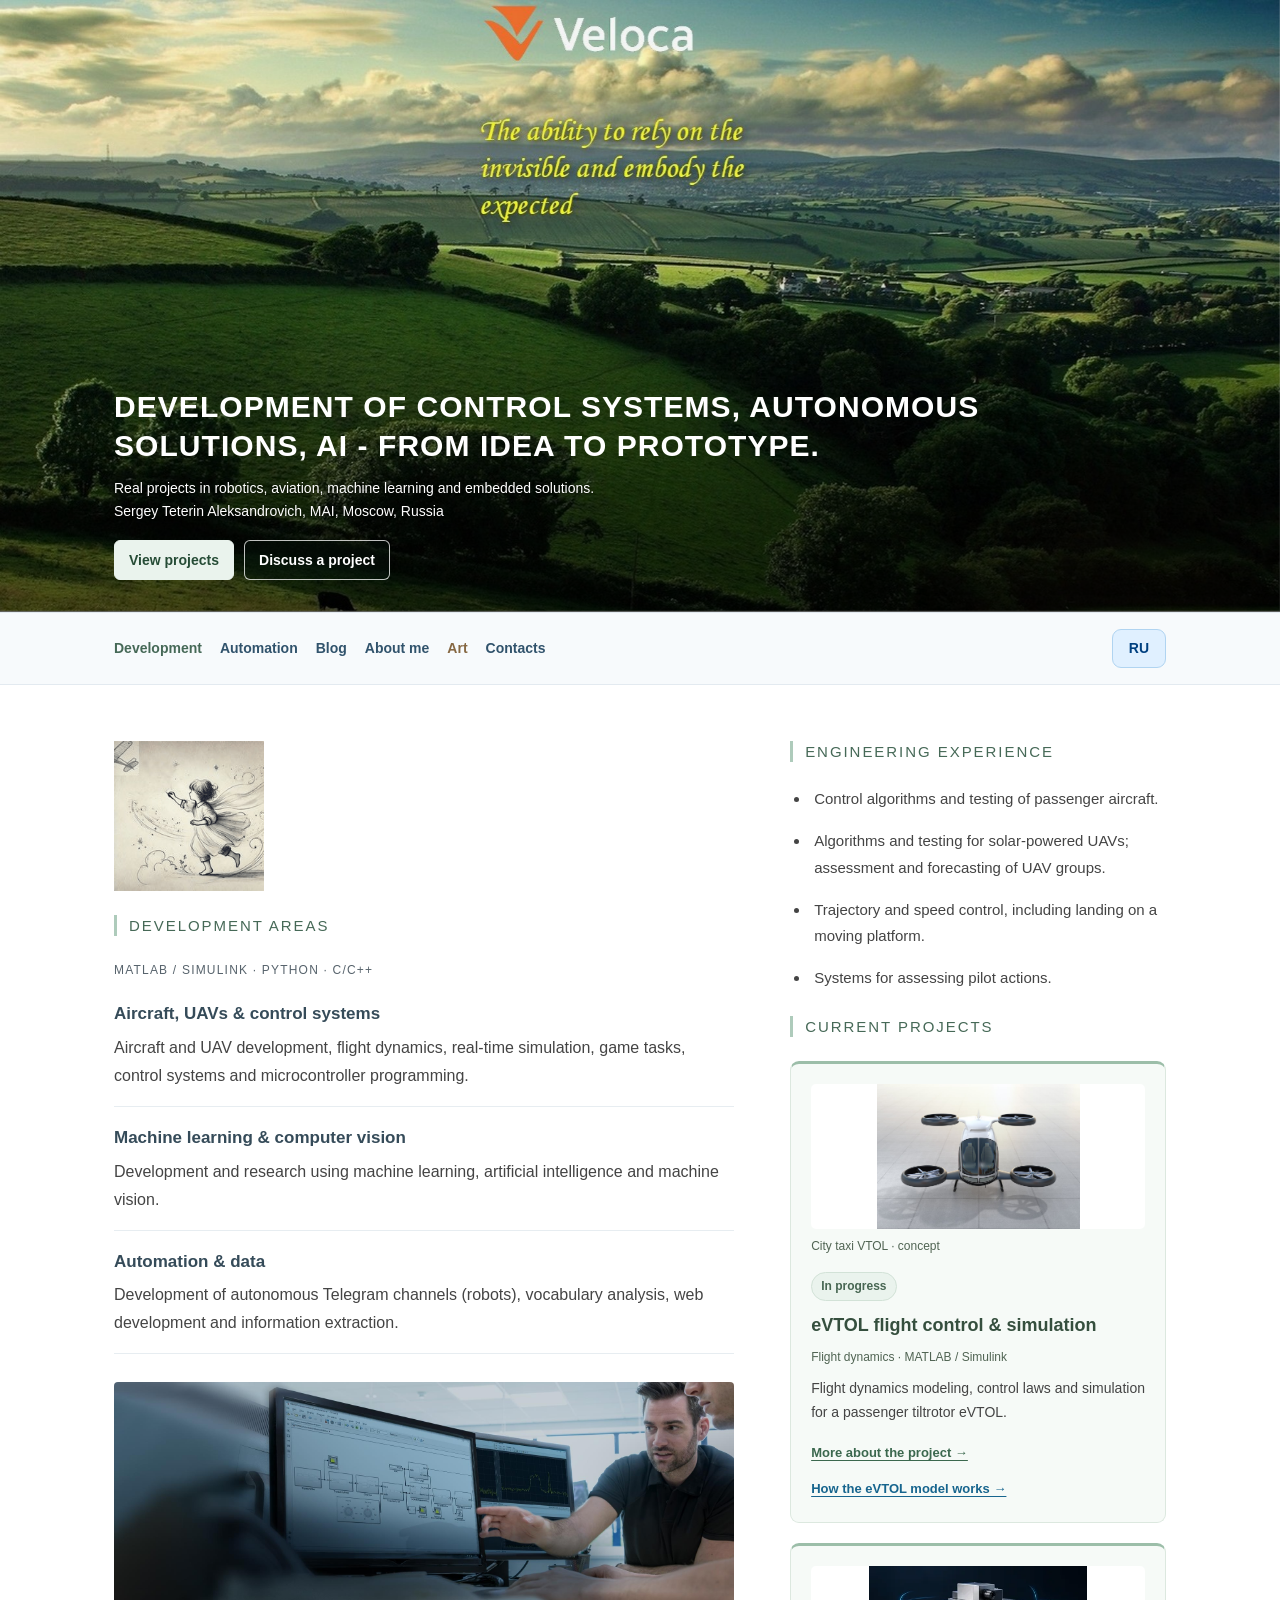
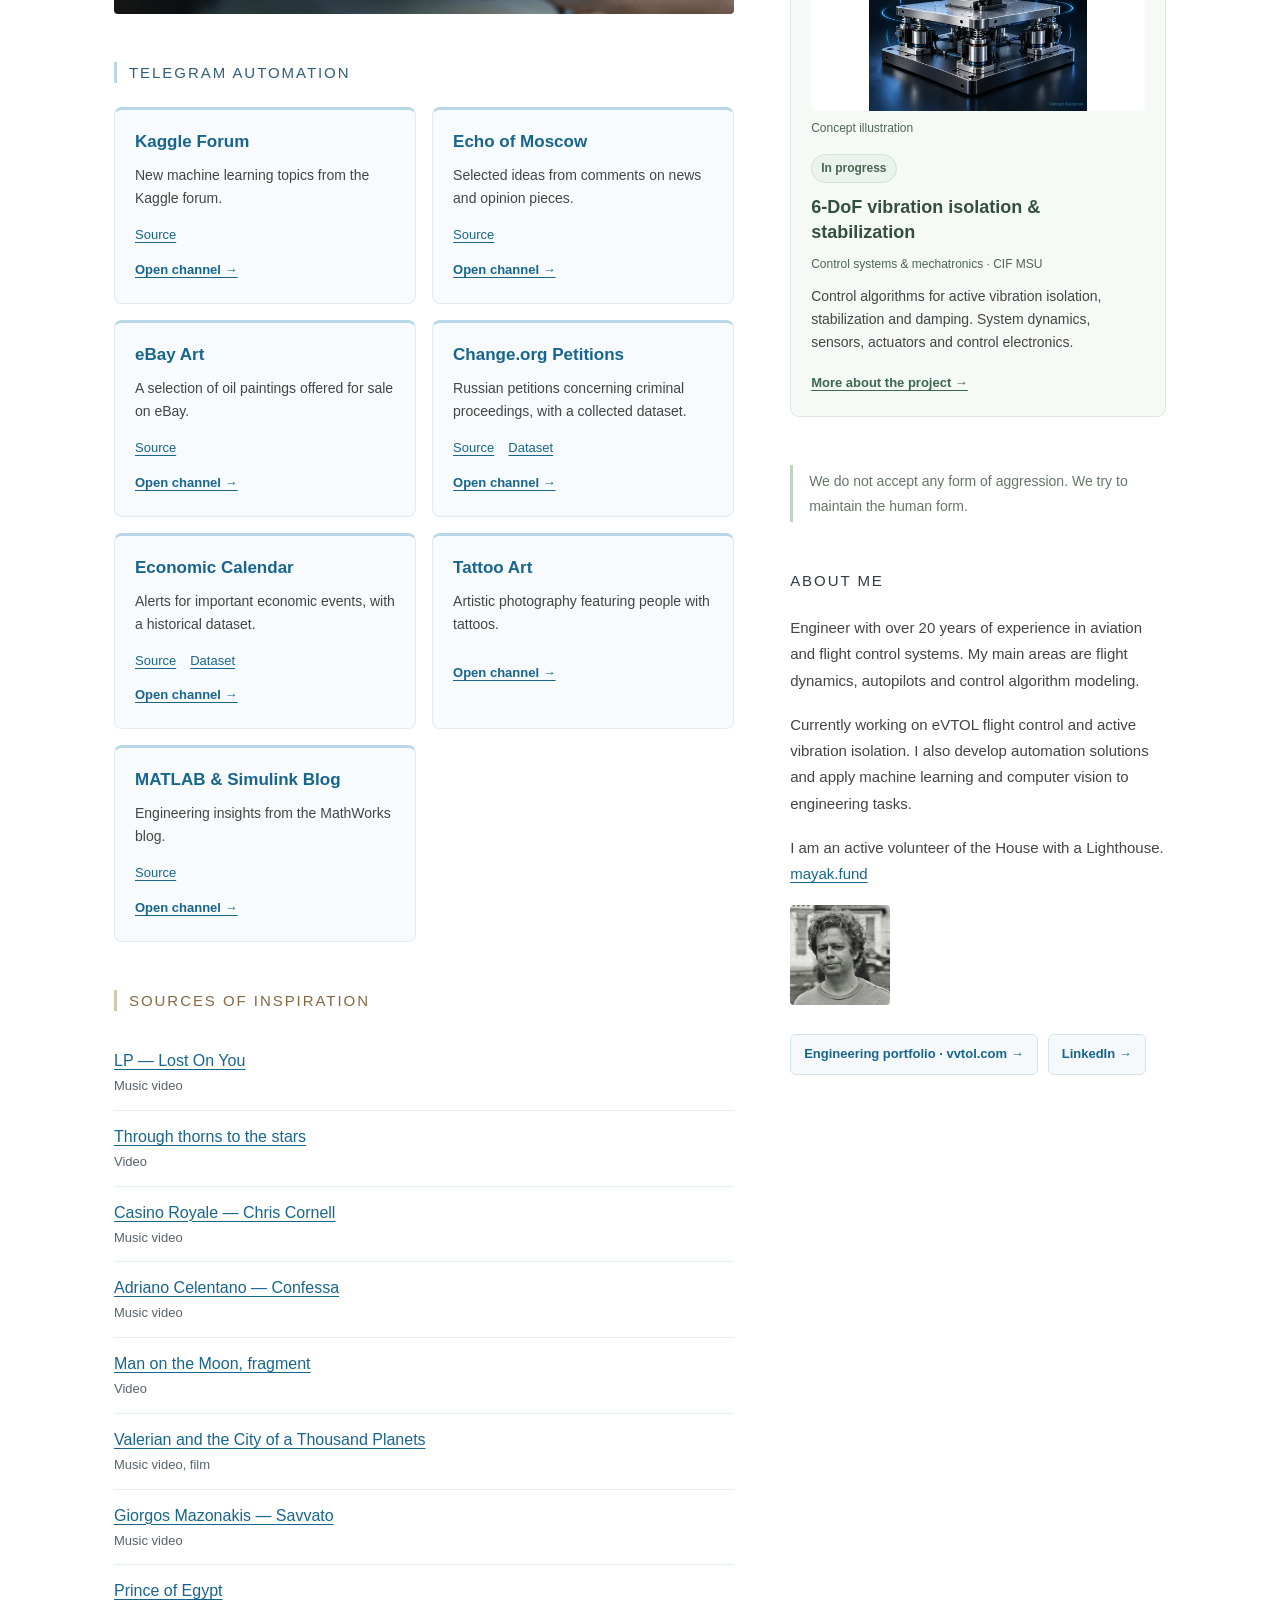
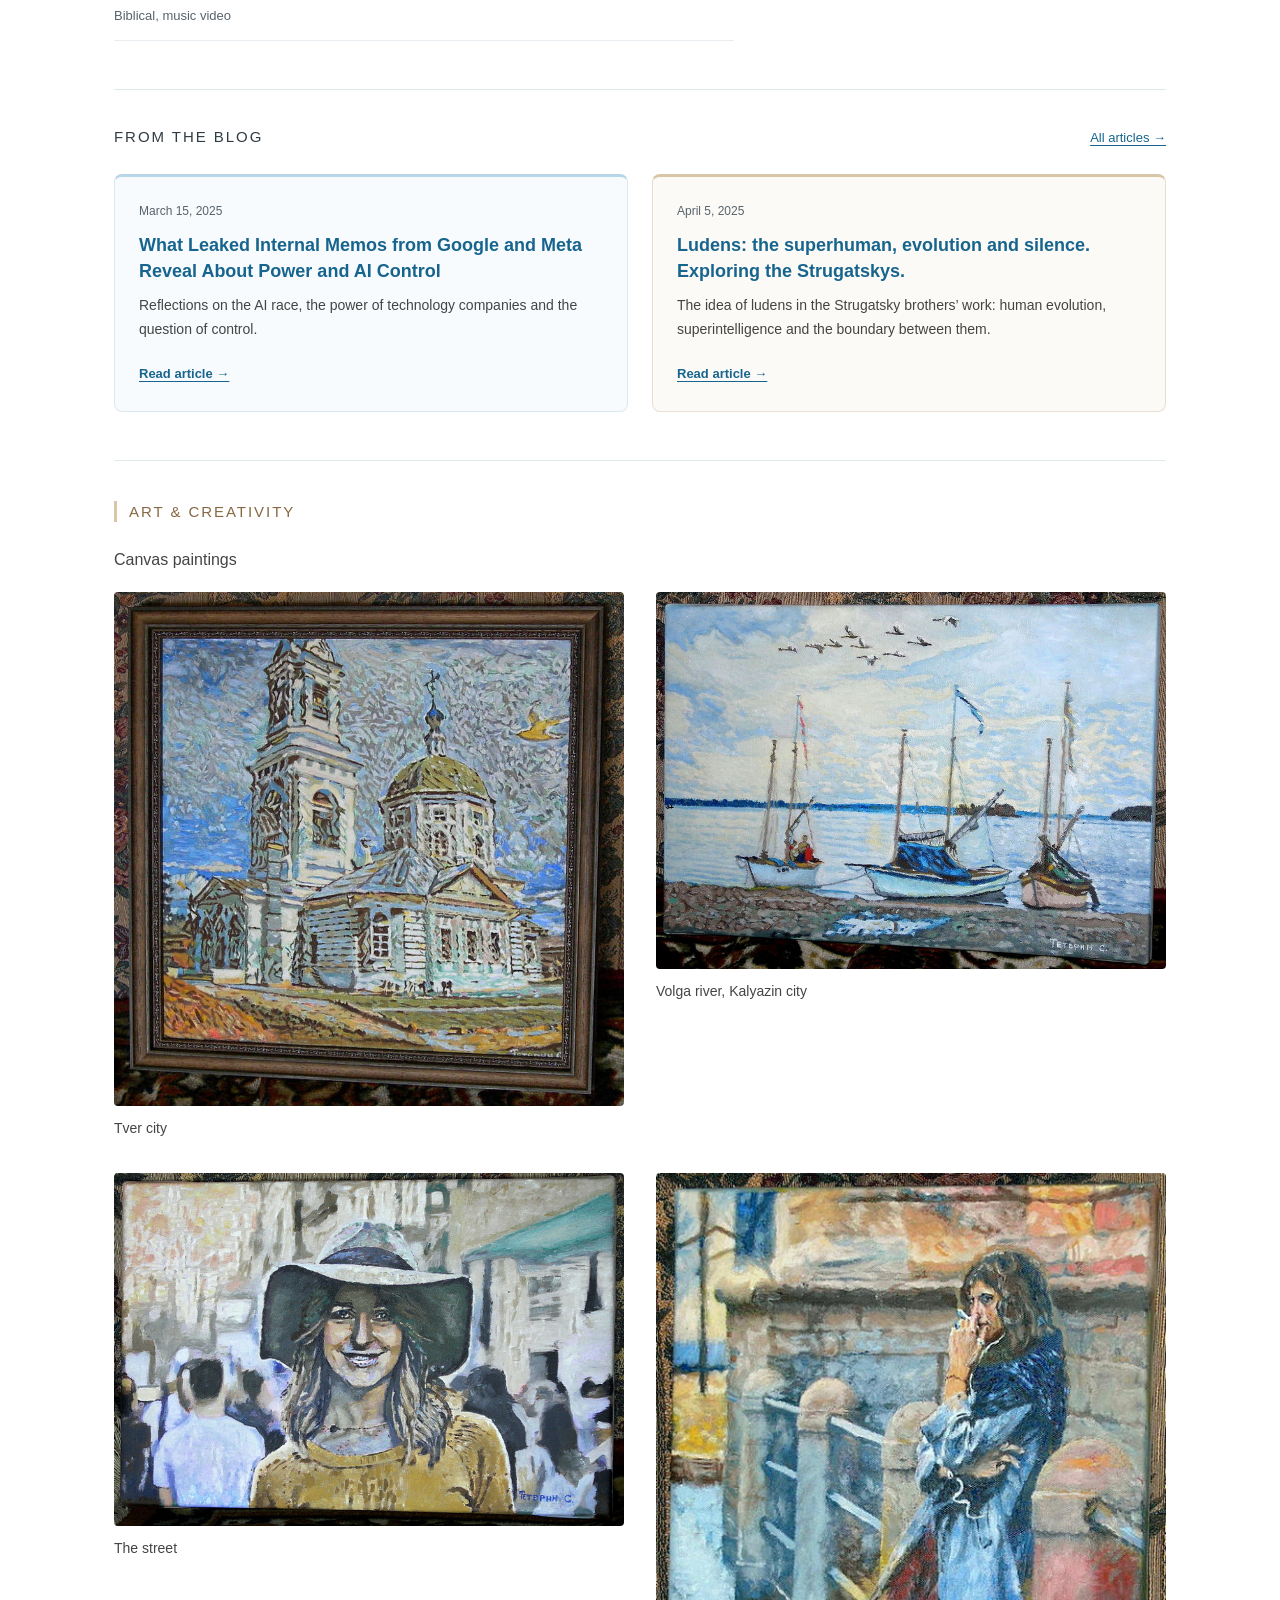
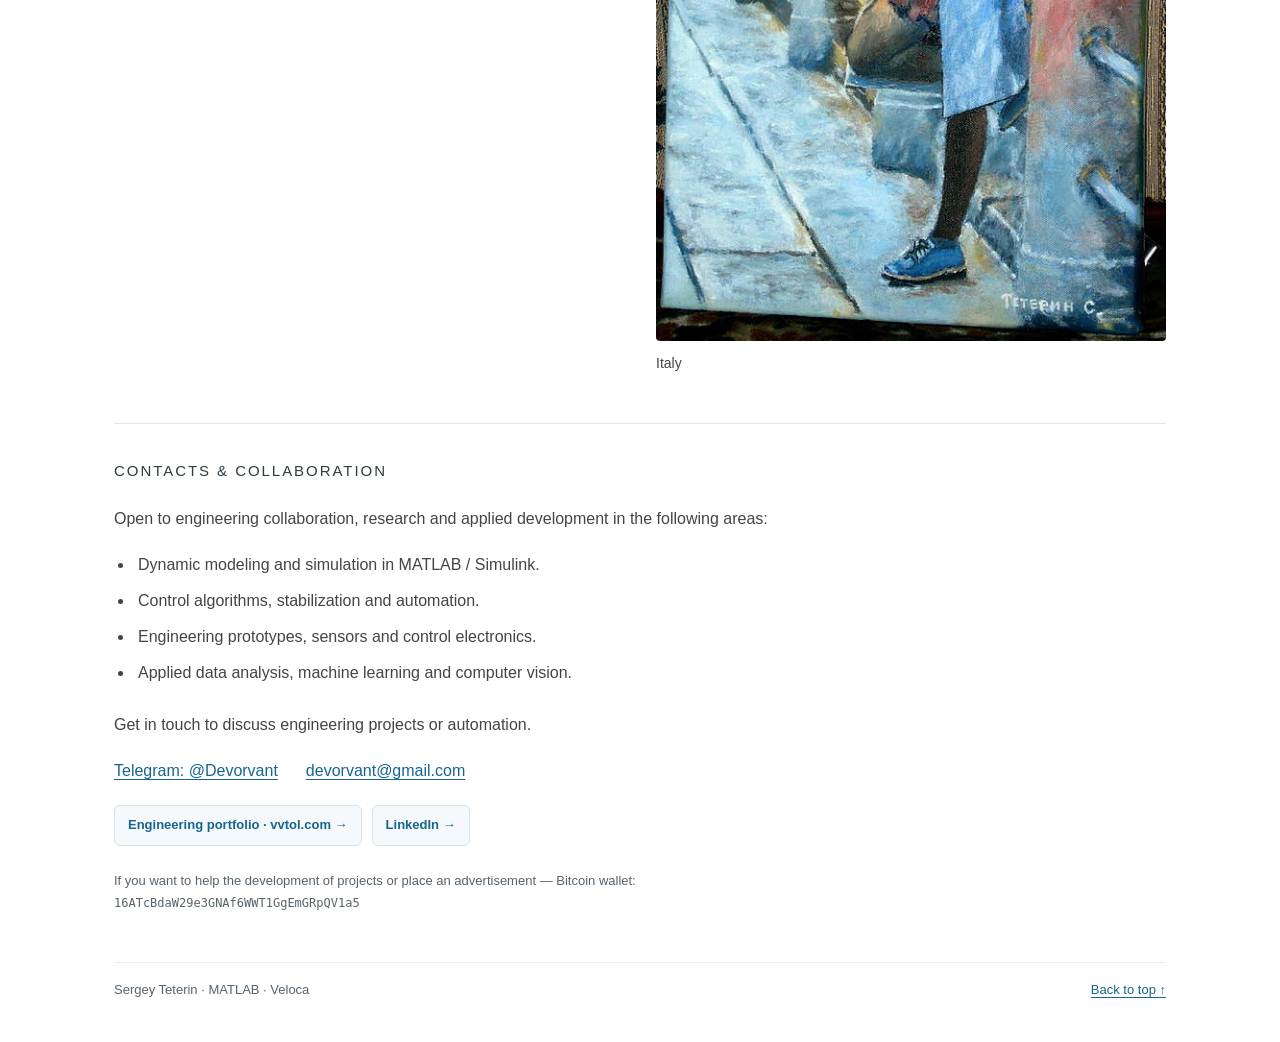
==== commit 2a186b61: "Add compact project and contact actions to preview hero" ====
--- a/preview/index.html
+++ b/preview/index.html
@@ -5,12 +5,12 @@
 <meta name="description" content="Applied engineering and MATLAB projects including autonomous systems, robotics, eVTOL, VTOL and urban mobility innovations.">
 <title>APPLIED DEVELOPMENT IN MATLAB - Sergey Teterin Aleksandrovich, MAI, Moscow, Russia</title>
 <link rel="stylesheet" href="./index_files/autoptimize_2d1991336b09edf685e701006bbf373f.css">
-<link rel="stylesheet" href="./preview-home.css?v=ba4c1d847a54">
+<link rel="stylesheet" href="./preview-home.css?v=e96e551a4a47">
 </head><body class="home blog wp-embed-responsive group-blog hfeed has-header-image has-sidebar colors-light">
 <div id="page" class="site"><a class="skip-link screen-reader-text" href="#work">Skip to content</a>
 <header id="masthead" class="site-header" role="banner"><div class="custom-header" style="margin-bottom: 0px;"><div class="custom-header-media"><div id="wp-custom-header" class="wp-custom-header">
 <img src="./index_files/mres_cover_2_v.jpg" width="1500" height="1031" alt="Разработка в Matlab"></div></div><div class="site-branding" style="margin-bottom: 121px;"><div class="wrap"><div class="site-branding-text"><h1 class="site-title"><a href="index.html" rel="home">Development of control systems, autonomous solutions, AI - from idea to prototype.</a></h1><p class="site-description">Real projects in robotics, aviation, machine learning and embedded solutions. <br> 
-Sergey Teterin Aleksandrovich, MAI, Moscow, Russia</p></div></div></div></div>
+Sergey Teterin Aleksandrovich, MAI, Moscow, Russia</p><div class="mw-hero-actions"><a class="mw-hero-primary" href="#current">View projects</a><a href="#contacts">Discuss a project</a></div></div></div></div></div>
 <div class="navigation-top mw-navigation"><div class="wrap"><nav class="mw-nav" aria-label="Main navigation"><ul><li><a href="#work">Development</a></li><li><a href="#automation">Automation</a></li><li><a href="blog_en.html">Blog</a></li><li><a href="#about">About me</a></li><li><a href="#art">Art</a></li><li><a href="#contacts">Contacts</a></li></ul><a class="mw-language" href="index_en.html" lang="ru">RU</a></nav></div></div></header>
 <div class="site-content-contain mw-content"><main id="content" class="mw-body"><div class="mw-layout"><div>
 <section id="work" class="mw-section"><a class="mw-image-link" href="./index_files/dev1.jpg" target="_blank" rel="noopener noreferrer"><img class="mw-intro-image" src="./index_files/devv.gif" width="150" height="150" alt="Aviation and creativity"></a><h2>Development areas</h2><p class="mw-eyebrow">MATLAB / Simulink · Python · C/C++</p><ul class="mw-areas"><li><strong>Aircraft, UAVs &amp; control systems</strong>Aircraft and UAV development, flight dynamics, real-time simulation, game tasks, control systems and microcontroller programming.</li><li><strong>Machine learning &amp; computer vision</strong>Development and research using machine learning, artificial intelligence and machine vision.</li><li><strong>Automation &amp; data</strong>Development of autonomous Telegram channels (robots), vocabulary analysis, web development and information extraction.</li></ul><img class="mw-work-image" loading="lazy" src="./index_files/math.jpg" alt="Applied development"></section>
--- a/preview/preview-home.css
+++ b/preview/preview-home.css
@@ -8,6 +8,12 @@
 #masthead .site-branding .wrap { max-width:1100px; padding:0 24px; }
 #masthead .site-title { max-width:900px; font-size:30px; line-height:1.3; letter-spacing:.035em; }
 #masthead .site-description { max-width:900px; margin:12px 0 0; font-size:14px; line-height:1.6; opacity:1; text-shadow:0 1px 3px rgba(0,0,0,.75); }
+#masthead .mw-hero-actions { display:flex; flex-wrap:wrap; gap:10px; margin-top:18px; }
+#masthead .mw-hero-actions a { display:inline-flex; align-items:center; justify-content:center; min-height:40px; padding:8px 14px; border:1px solid rgba(255,255,255,.75); border-radius:6px; background:rgba(8,23,16,.3); color:#fff; font-size:14px; line-height:1.5; font-weight:600; text-decoration:none; opacity:1; box-shadow:none; }
+#masthead .mw-hero-actions a:hover { background:rgba(8,23,16,.65); }
+#masthead .mw-hero-actions .mw-hero-primary { color:#264c36; background:#eaf3ed; border-color:#eaf3ed; }
+#masthead .mw-hero-actions .mw-hero-primary:hover { background:#fff; border-color:#fff; }
+#masthead .mw-hero-actions a:focus-visible { outline:3px solid #fff; outline-offset:4px; box-shadow:0 0 0 2px #123340; }
 /* Keep the original fixed landscape effect while clipping it to the shorter cover. */
 @media(min-width:761px) and (prefers-reduced-motion:no-preference) {
  #masthead .custom-header-media { clip-path:inset(0); }
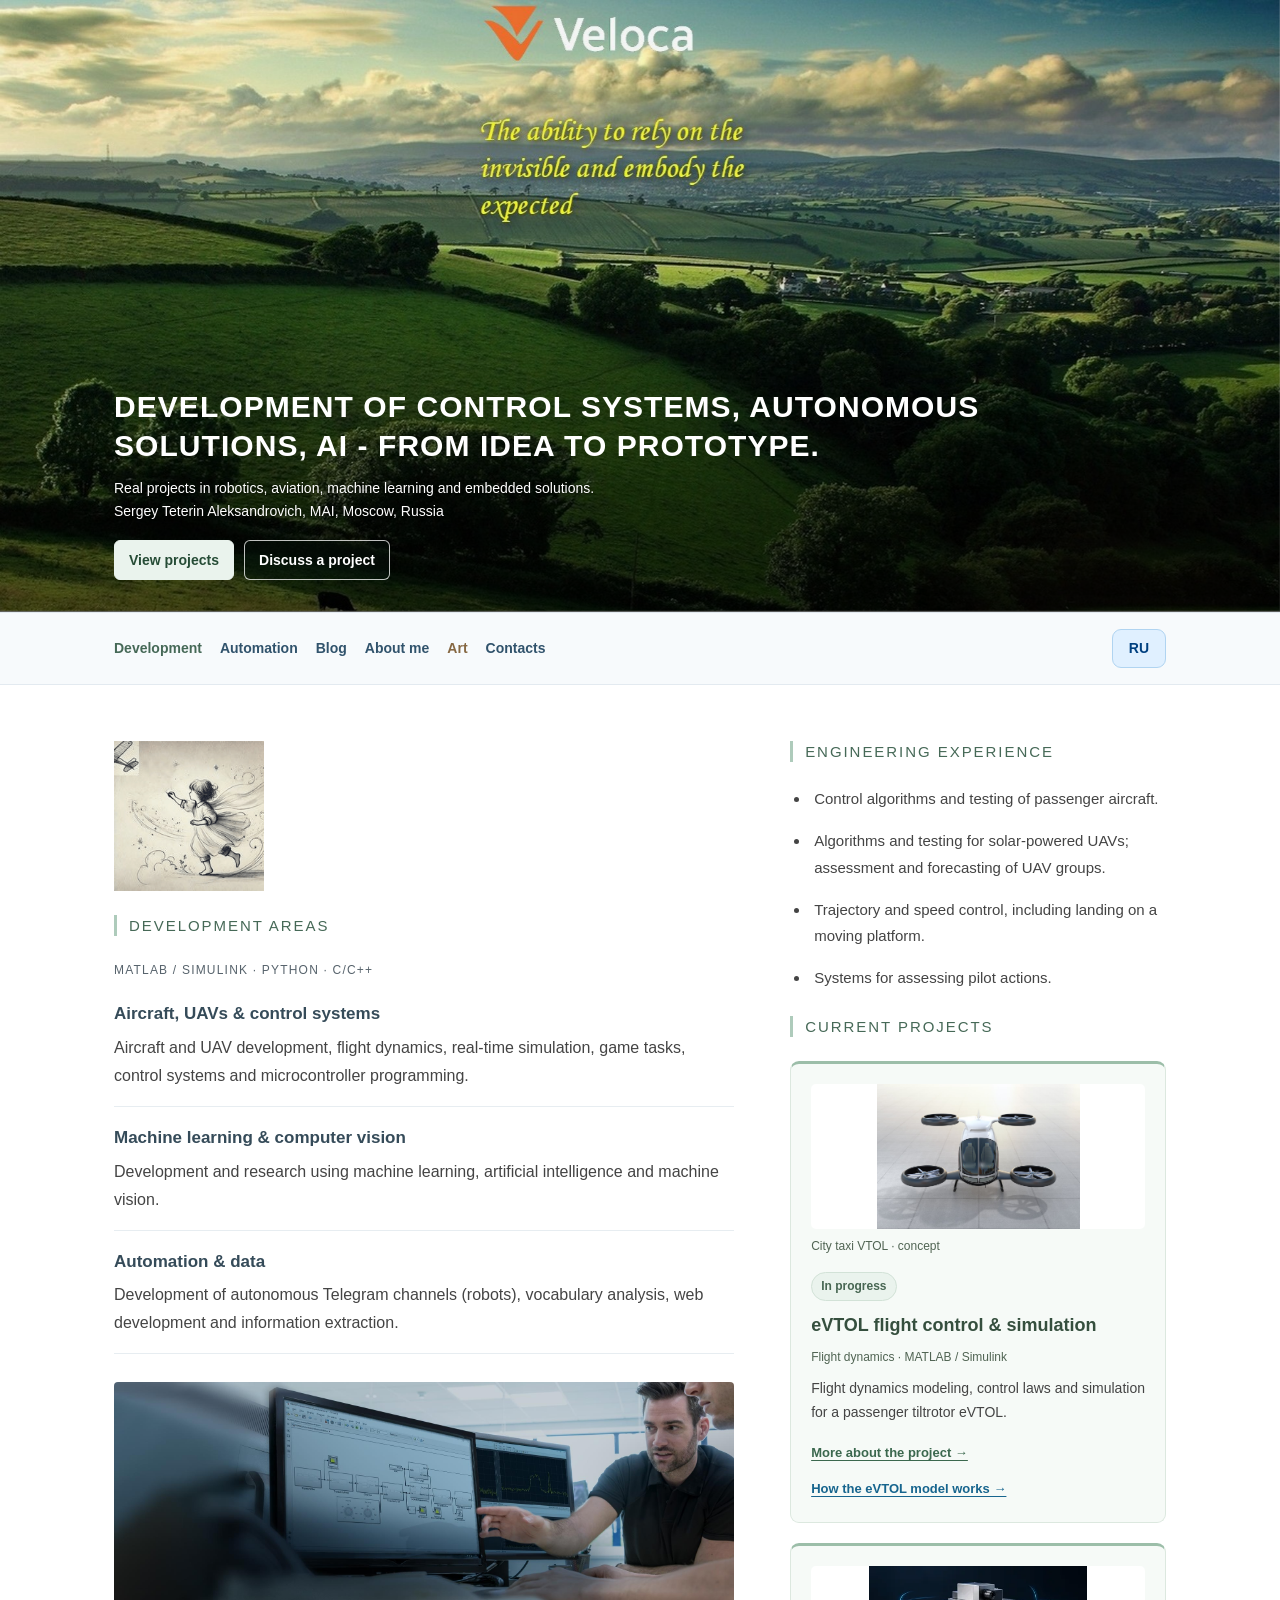
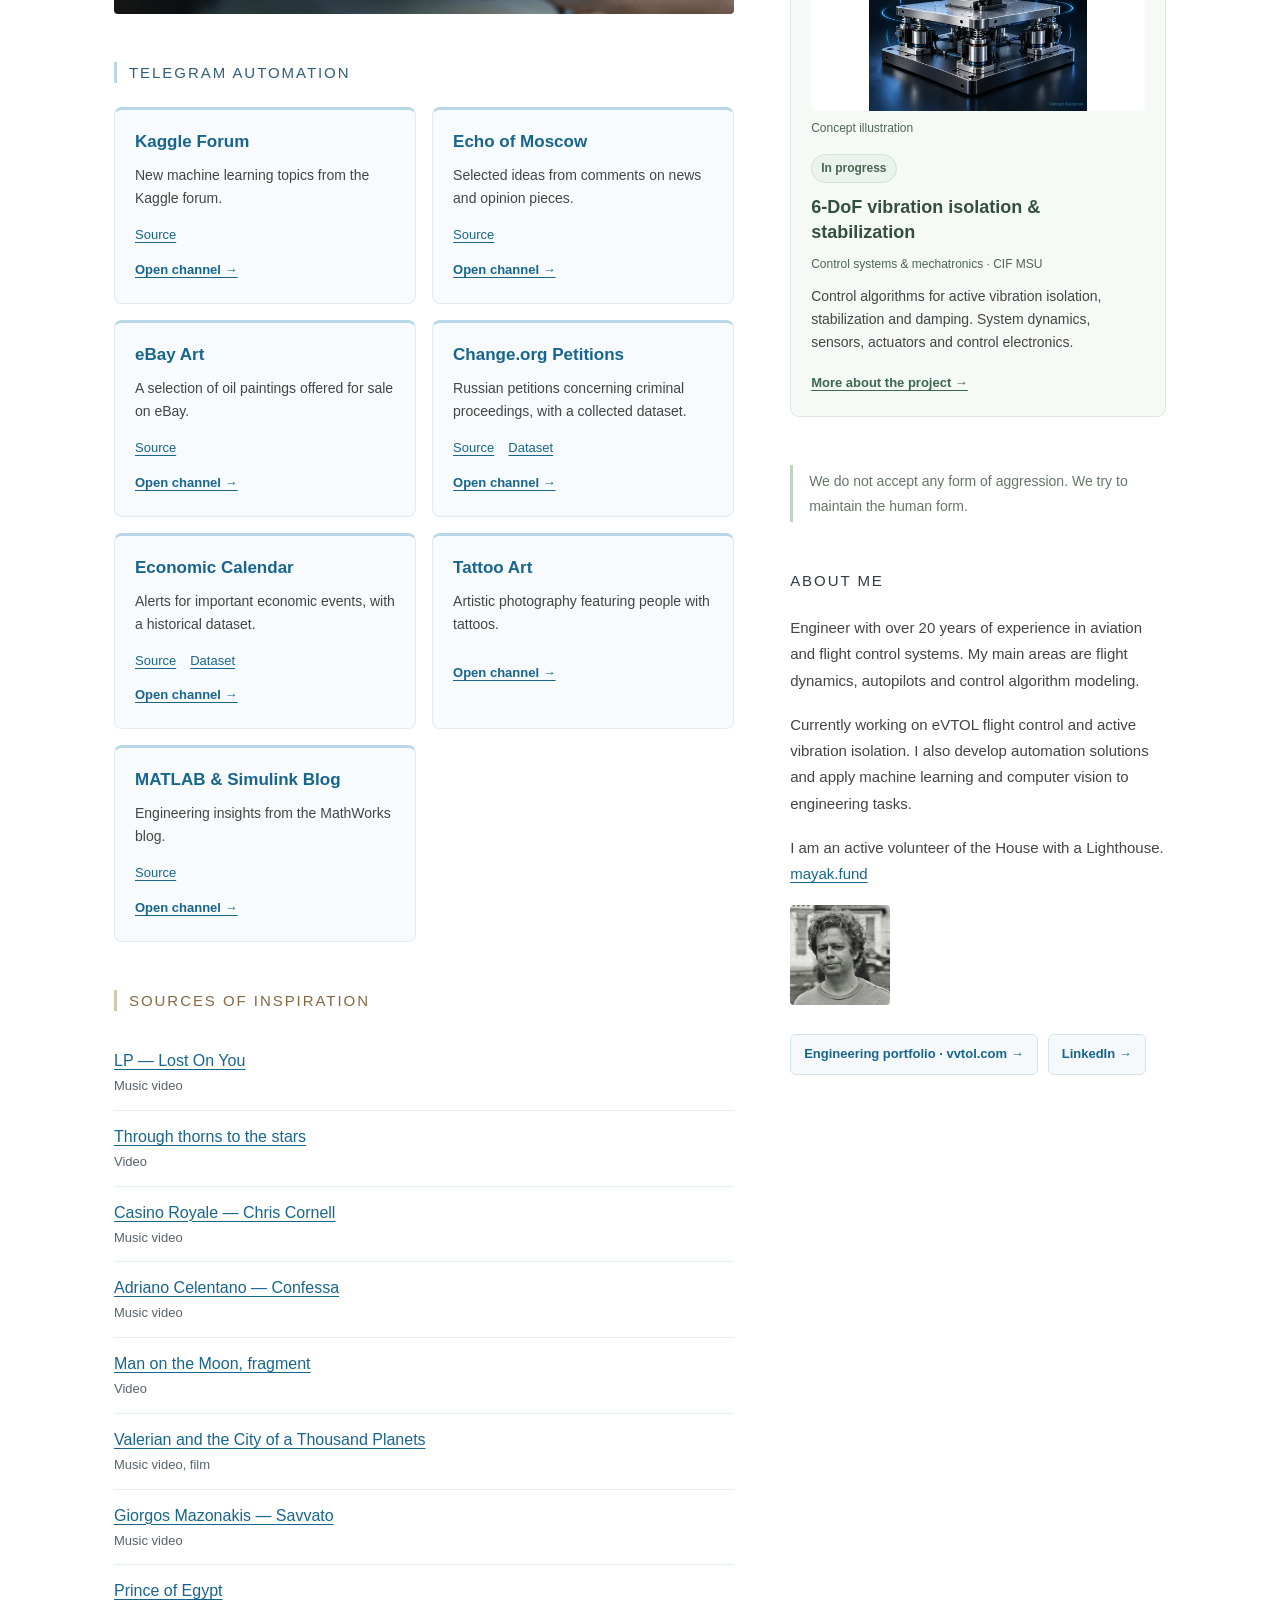
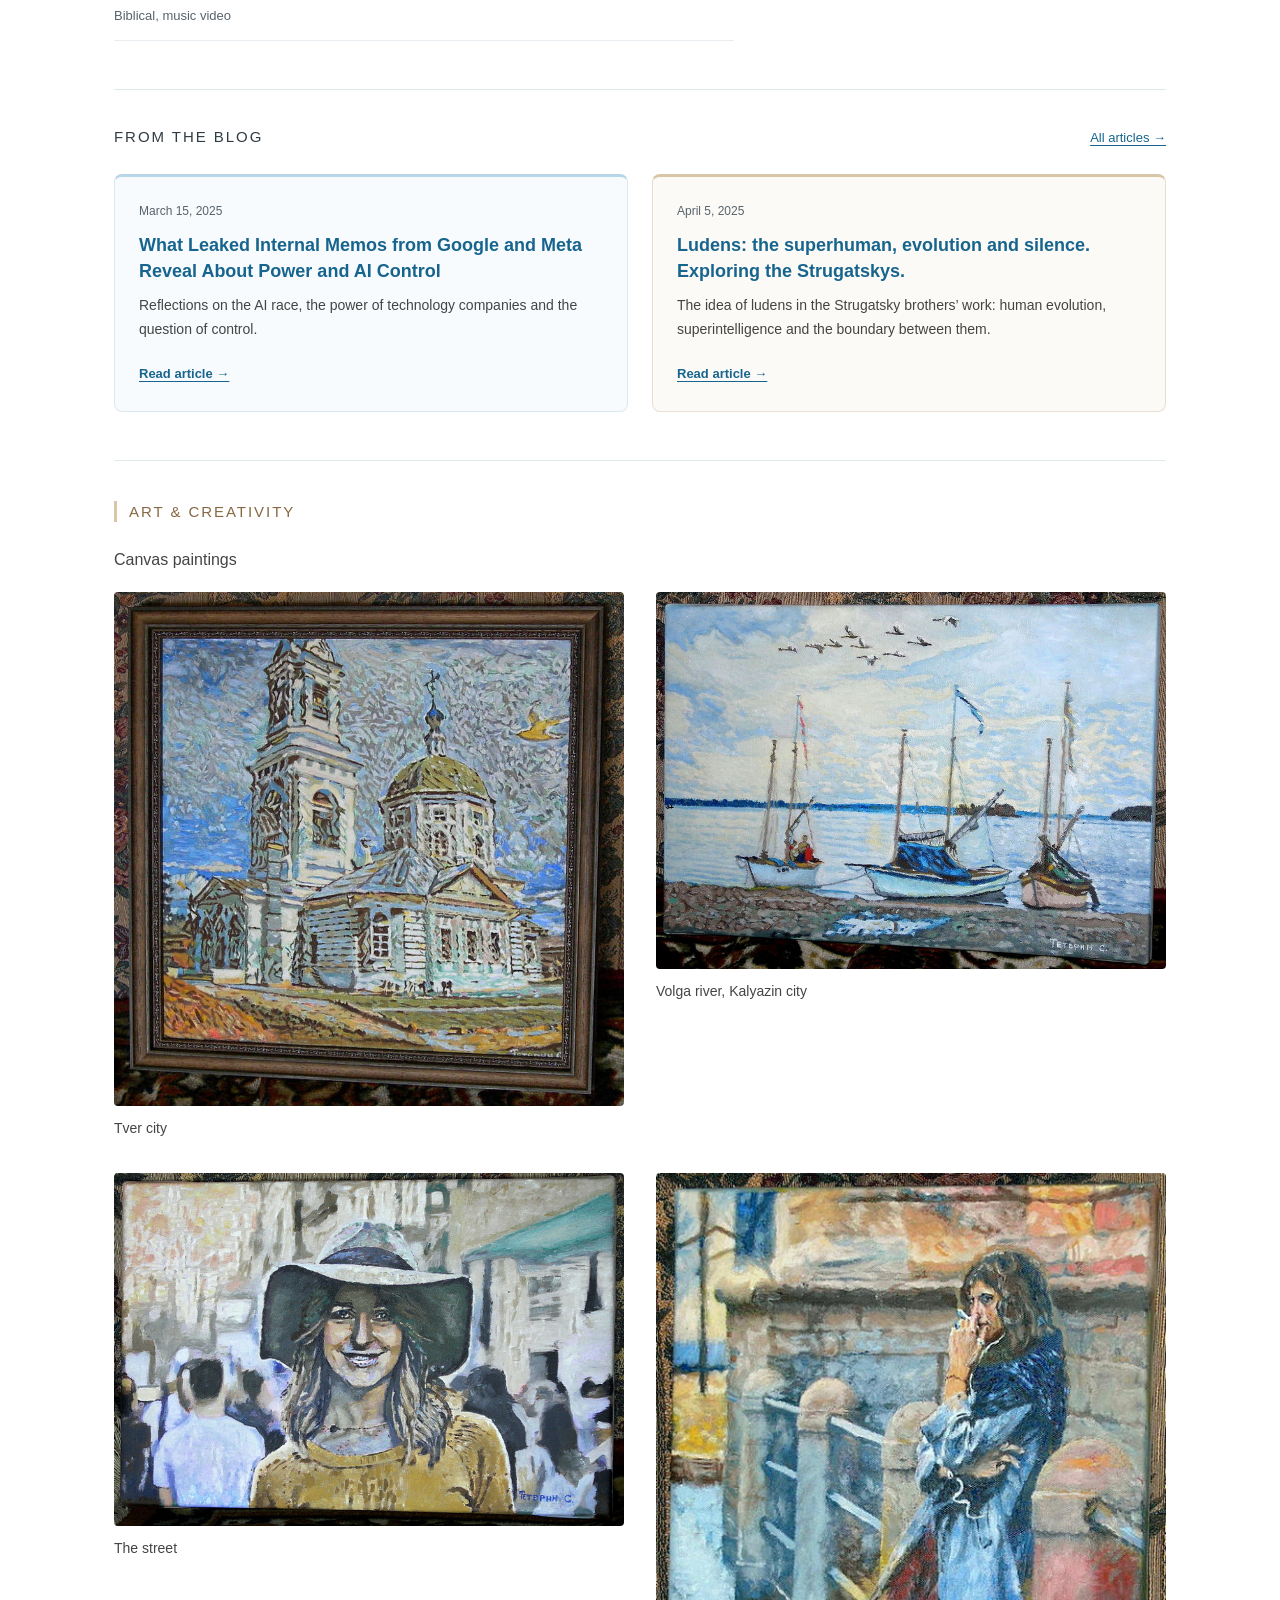
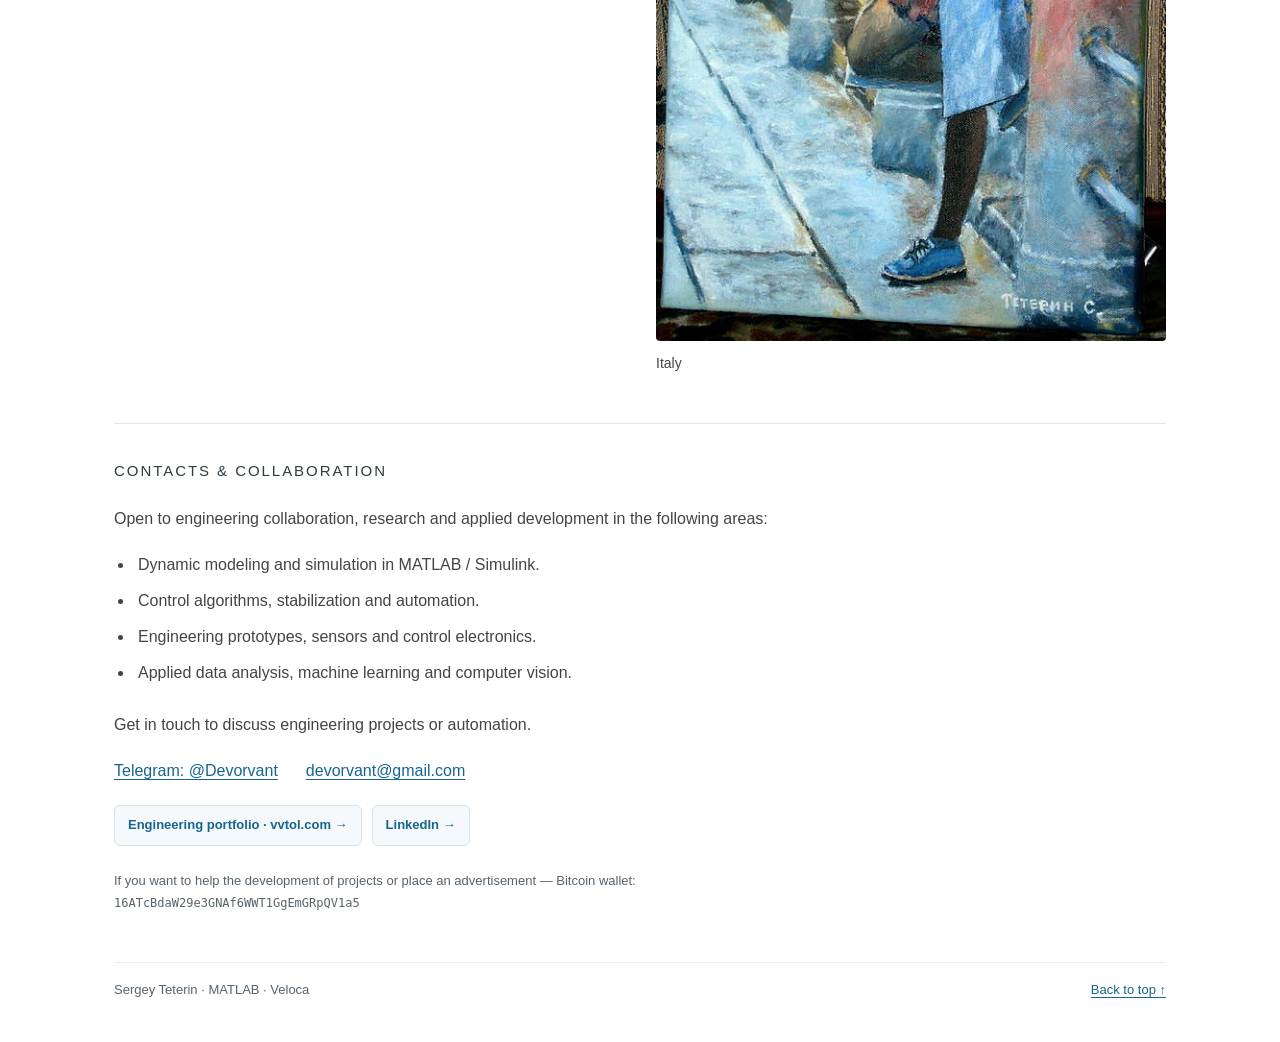
==== commit ca4758b9: "Preserve preview SEO metadata and correct canonical and sitemap URLs" ====
--- a/preview/index.html
+++ b/preview/index.html
@@ -3,6 +3,7 @@
 <meta charset="utf-8"><meta name="viewport" content="width=device-width, initial-scale=1">
 <meta name="robots" content="noindex, nofollow">
 <meta name="description" content="Applied engineering and MATLAB projects including autonomous systems, robotics, eVTOL, VTOL and urban mobility innovations.">
+<meta name="keywords" content="MATLAB, robotics, engineering, eVTOL, VTOL, telemetry, autonomous systems, urban mobility, vertical takeoff and landing">
 <title>APPLIED DEVELOPMENT IN MATLAB - Sergey Teterin Aleksandrovich, MAI, Moscow, Russia</title>
 <link rel="stylesheet" href="./index_files/autoptimize_2d1991336b09edf685e701006bbf373f.css">
 <link rel="stylesheet" href="./preview-home.css?v=e96e551a4a47">
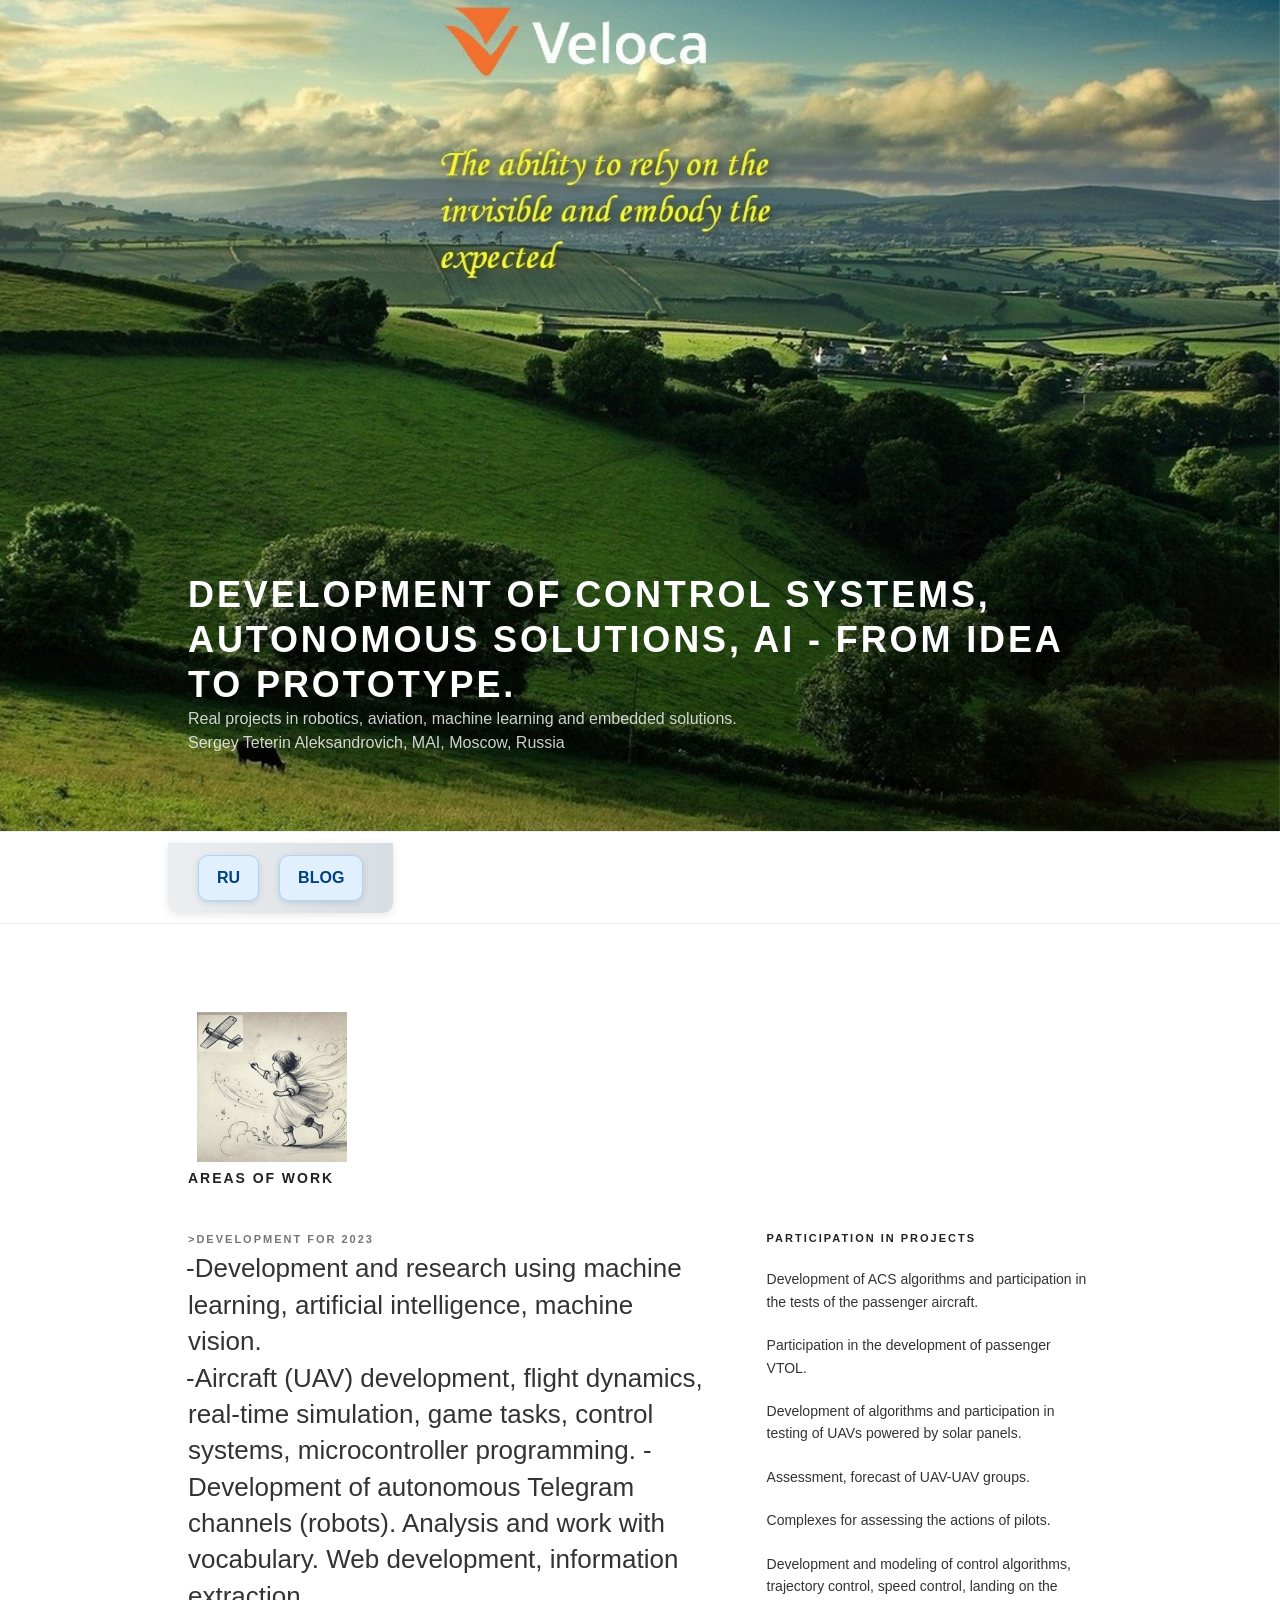
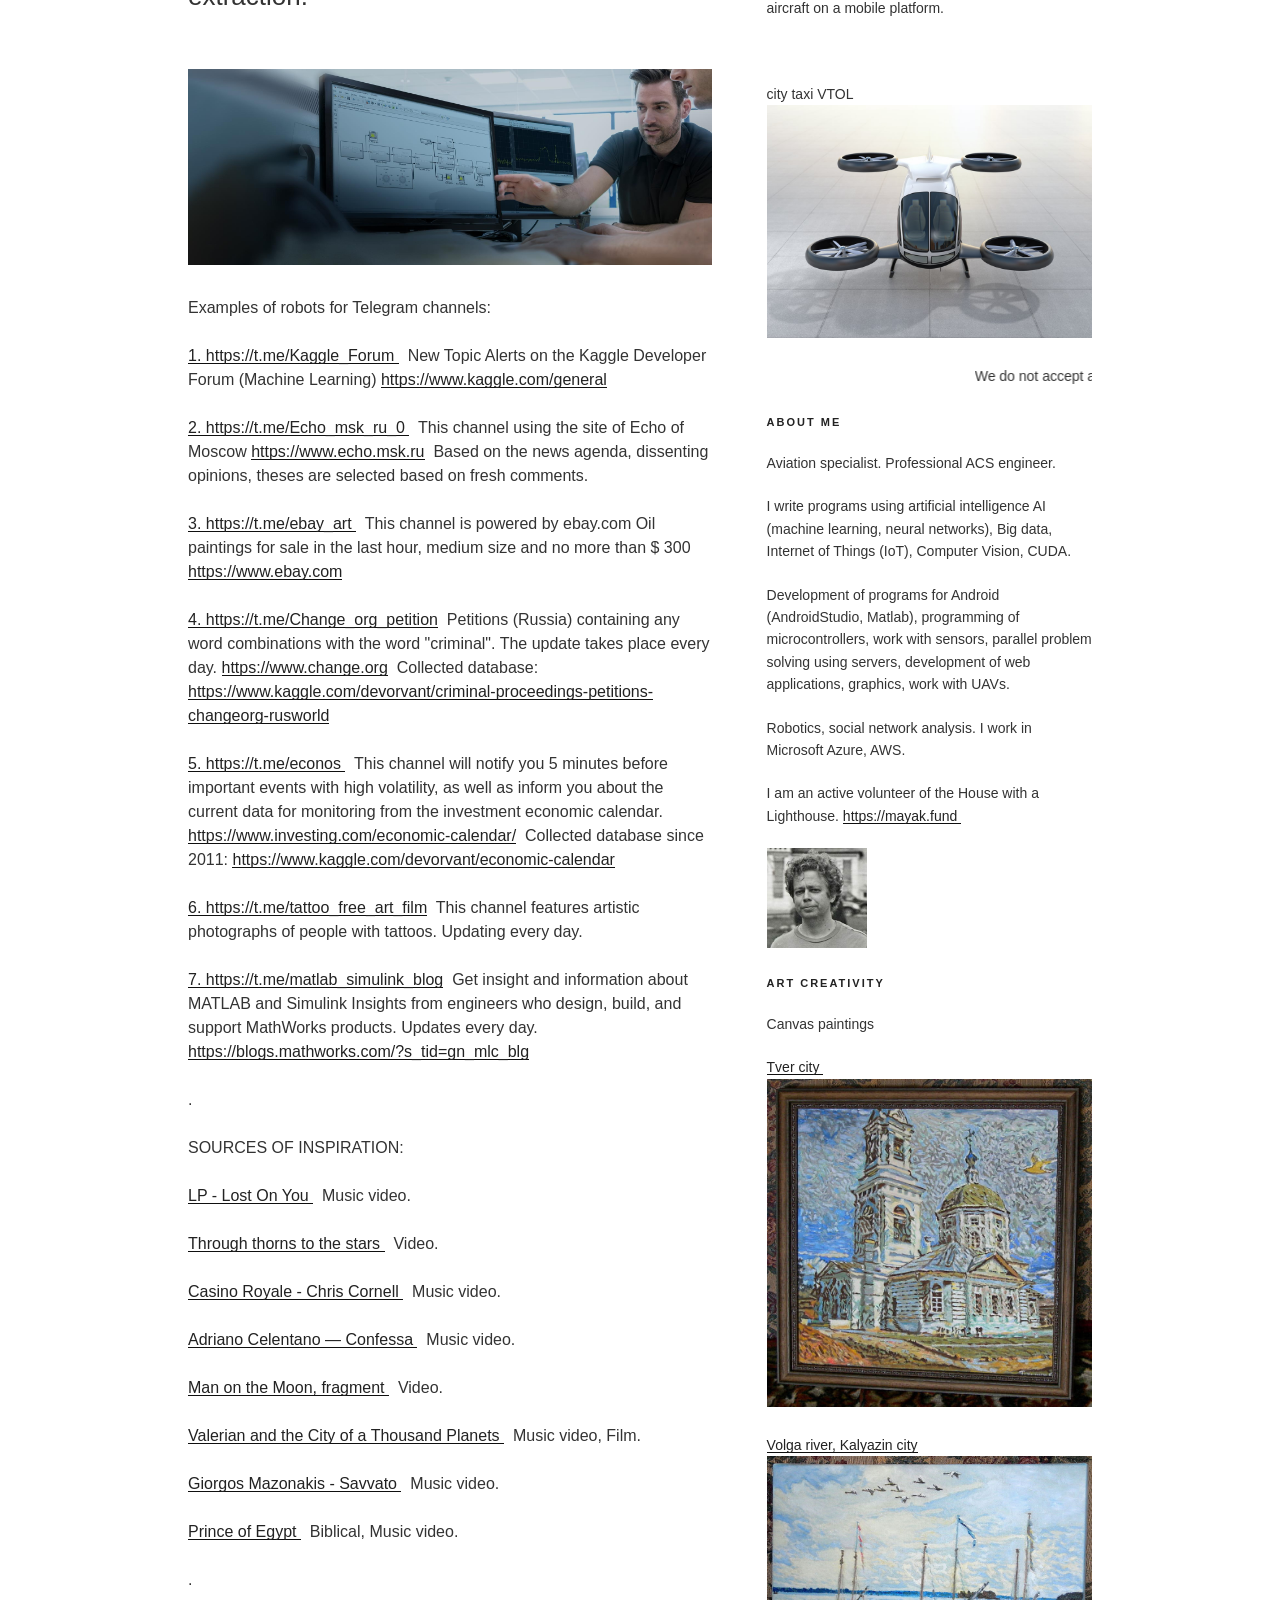
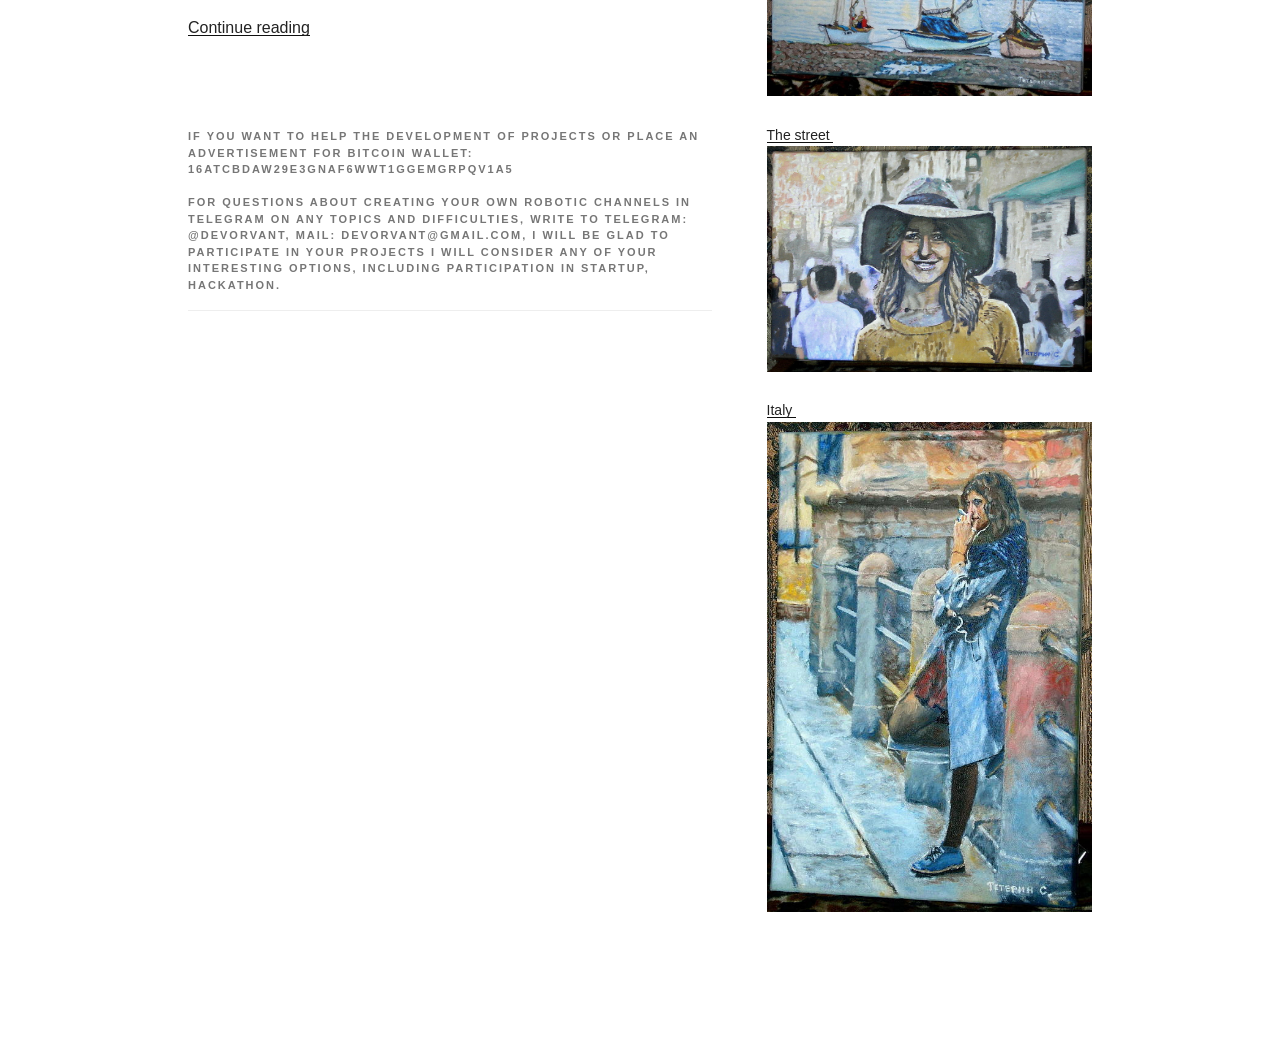
==== commit 96e33f4c: "Promote redesigned site to root and archive previous homepage in preview" ====
--- a/preview/index.html
+++ b/preview/index.html
@@ -1,30 +1,74 @@
 <!DOCTYPE html>
-<html lang="en" class="js svg background-fixed"><head>
-<meta charset="utf-8"><meta name="viewport" content="width=device-width, initial-scale=1">
+<!-- saved from url=(0052)file:///C:/Users/kusc/OneDrive/Documents/indexx.html -->
+<html lang="ru" class="js svg background-fixed translated-ltr background-fixed background-fixed background-fixed"><head>
 <meta name="robots" content="noindex, nofollow">
-<meta name="description" content="Applied engineering and MATLAB projects including autonomous systems, robotics, eVTOL, VTOL and urban mobility innovations.">
-<meta name="keywords" content="MATLAB, robotics, engineering, eVTOL, VTOL, telemetry, autonomous systems, urban mobility, vertical takeoff and landing">
-<title>APPLIED DEVELOPMENT IN MATLAB - Sergey Teterin Aleksandrovich, MAI, Moscow, Russia</title>
-<link rel="stylesheet" href="./index_files/autoptimize_2d1991336b09edf685e701006bbf373f.css">
-<link rel="stylesheet" href="./preview-home.css?v=e96e551a4a47">
-</head><body class="home blog wp-embed-responsive group-blog hfeed has-header-image has-sidebar colors-light">
-<div id="page" class="site"><a class="skip-link screen-reader-text" href="#work">Skip to content</a>
-<header id="masthead" class="site-header" role="banner"><div class="custom-header" style="margin-bottom: 0px;"><div class="custom-header-media"><div id="wp-custom-header" class="wp-custom-header">
-<img src="./index_files/mres_cover_2_v.jpg" width="1500" height="1031" alt="Разработка в Matlab"></div></div><div class="site-branding" style="margin-bottom: 121px;"><div class="wrap"><div class="site-branding-text"><h1 class="site-title"><a href="index.html" rel="home">Development of control systems, autonomous solutions, AI - from idea to prototype.</a></h1><p class="site-description">Real projects in robotics, aviation, machine learning and embedded solutions. <br> 
-Sergey Teterin Aleksandrovich, MAI, Moscow, Russia</p><div class="mw-hero-actions"><a class="mw-hero-primary" href="#current">View projects</a><a href="#contacts">Discuss a project</a></div></div></div></div></div>
-<div class="navigation-top mw-navigation"><div class="wrap"><nav class="mw-nav" aria-label="Main navigation"><ul><li><a href="#work">Development</a></li><li><a href="#automation">Automation</a></li><li><a href="blog_en.html">Blog</a></li><li><a href="#about">About me</a></li><li><a href="#art">Art</a></li><li><a href="#contacts">Contacts</a></li></ul><a class="mw-language" href="index_en.html" lang="ru">RU</a></nav></div></div></header>
-<div class="site-content-contain mw-content"><main id="content" class="mw-body"><div class="mw-layout"><div>
-<section id="work" class="mw-section"><a class="mw-image-link" href="./index_files/dev1.jpg" target="_blank" rel="noopener noreferrer"><img class="mw-intro-image" src="./index_files/devv.gif" width="150" height="150" alt="Aviation and creativity"></a><h2>Development areas</h2><p class="mw-eyebrow">MATLAB / Simulink · Python · C/C++</p><ul class="mw-areas"><li><strong>Aircraft, UAVs &amp; control systems</strong>Aircraft and UAV development, flight dynamics, real-time simulation, game tasks, control systems and microcontroller programming.</li><li><strong>Machine learning &amp; computer vision</strong>Development and research using machine learning, artificial intelligence and machine vision.</li><li><strong>Automation &amp; data</strong>Development of autonomous Telegram channels (robots), vocabulary analysis, web development and information extraction.</li></ul><img class="mw-work-image" loading="lazy" src="./index_files/math.jpg" alt="Applied development"></section>
-<section id="automation" class="mw-section"><h2>Telegram automation</h2><div class="mw-bots"><article class="mw-bot"><h3><a href="https://t.me/Kaggle_Forum" target="_blank" rel="noopener noreferrer">Kaggle Forum</a></h3><p>New machine learning topics from the Kaggle forum.</p><div class="mw-bot-links"><a href="https://www.kaggle.com/general" target="_blank" rel="noopener noreferrer">Source</a></div><a class="mw-channel" href="https://t.me/Kaggle_Forum" target="_blank" rel="noopener noreferrer">Open channel →</a></article><article class="mw-bot"><h3><a href="https://t.me/Echo_msk_ru_0" target="_blank" rel="noopener noreferrer">Echo of Moscow</a></h3><p>Selected ideas from comments on news and opinion pieces.</p><div class="mw-bot-links"><a href="https://www.echo.msk.ru" target="_blank" rel="noopener noreferrer">Source</a></div><a class="mw-channel" href="https://t.me/Echo_msk_ru_0" target="_blank" rel="noopener noreferrer">Open channel →</a></article><article class="mw-bot"><h3><a href="https://t.me/ebay_art" target="_blank" rel="noopener noreferrer">eBay Art</a></h3><p>A selection of oil paintings offered for sale on eBay.</p><div class="mw-bot-links"><a href="https://www.ebay.com/sch/551/i.html?_from=R40&amp;_nkw=art&amp;Originality=Original&amp;Size=Medium%2520%2528up%2520to%252036in%252E%2529&amp;Medium=Oil&amp;_udhi=20000&amp;_udlo=10&amp;Style=Impressionism%7CImpressionist&amp;Region%2520of%2520Origin=Europe&amp;LH_BIN=1&amp;Subject=Seascape%252F%2520Nautical%7CLandscape%7CArchitecture%7CPortrait&amp;Features=Signed&amp;_dcat=551&amp;_sop=10&amp;_ipg=200&amp;rt=nc" target="_blank" rel="noopener noreferrer">Source</a></div><a class="mw-channel" href="https://t.me/ebay_art" target="_blank" rel="noopener noreferrer">Open channel →</a></article><article class="mw-bot"><h3><a href="https://t.me/Change_org_petition" target="_blank" rel="noopener noreferrer">Change.org Petitions</a></h3><p>Russian petitions concerning criminal proceedings, with a collected dataset.</p><div class="mw-bot-links"><a href="https://www.change.org" target="_blank" rel="noopener noreferrer">Source</a><a href="https://www.kaggle.com/devorvant/criminal-proceedings-petitions-changeorg-rusworld" target="_blank" rel="noopener noreferrer">Dataset</a></div><a class="mw-channel" href="https://t.me/Change_org_petition" target="_blank" rel="noopener noreferrer">Open channel →</a></article><article class="mw-bot"><h3><a href="https://t.me/econos" target="_blank" rel="noopener noreferrer">Economic Calendar</a></h3><p>Alerts for important economic events, with a historical dataset.</p><div class="mw-bot-links"><a href="https://www.investing.com/economic-calendar/" target="_blank" rel="noopener noreferrer">Source</a><a href="https://www.kaggle.com/devorvant/economic-calendar" target="_blank" rel="noopener noreferrer">Dataset</a></div><a class="mw-channel" href="https://t.me/econos" target="_blank" rel="noopener noreferrer">Open channel →</a></article><article class="mw-bot"><h3><a href="https://t.me/tattoo_free_art_film" target="_blank" rel="noopener noreferrer">Tattoo Art</a></h3><p>Artistic photography featuring people with tattoos.</p><div class="mw-bot-links"></div><a class="mw-channel" href="https://t.me/tattoo_free_art_film" target="_blank" rel="noopener noreferrer">Open channel →</a></article><article class="mw-bot"><h3><a href="https://t.me/matlab_simulink_blog" target="_blank" rel="noopener noreferrer">MATLAB &amp; Simulink Blog</a></h3><p>Engineering insights from the MathWorks blog.</p><div class="mw-bot-links"><a href="https://blogs.mathworks.com/?s_tid=gn_mlc_blg" target="_blank" rel="noopener noreferrer">Source</a></div><a class="mw-channel" href="https://t.me/matlab_simulink_blog" target="_blank" rel="noopener noreferrer">Open channel →</a></article></div></section>
-<section id="inspiration" class="mw-section"><h2>Sources of inspiration</h2><ul class="mw-inspiration"><li><a href="https://youtu.be/BoqSYM4ZS-E?feature=shared" target="_blank" rel="noopener noreferrer">LP — Lost On You</a><span>Music video</span></li><li><a href="https://youtu.be/EDvFUXXsrDg?feature=shared" target="_blank" rel="noopener noreferrer">Through thorns to the stars</a><span>Video</span></li><li><a href="https://youtu.be/YnzgdBAKyJo?feature=shared" target="_blank" rel="noopener noreferrer">Casino Royale — Chris Cornell</a><span>Music video</span></li><li><a href="https://www.youtube.com/watch?v=78NELYY11Vw" target="_blank" rel="noopener noreferrer">Adriano Celentano — Confessa</a><span>Music video</span></li><li><a href="https://youtu.be/rPhLOrJqdvY?feature=shared" target="_blank" rel="noopener noreferrer">Man on the Moon, fragment</a><span>Video</span></li><li><a href="https://youtu.be/IWHAc65krLM?feature=shared" target="_blank" rel="noopener noreferrer">Valerian and the City of a Thousand Planets</a><span>Music video, film</span></li><li><a href="https://youtu.be/spn9hW3PQnw?feature=shared" target="_blank" rel="noopener noreferrer">Giorgos Mazonakis — Savvato</a><span>Music video</span></li><li><a href="https://www.youtube.com/watch?v=fQhcOJHTdb4" target="_blank" rel="noopener noreferrer">Prince of Egypt</a><span>Biblical, music video</span></li></ul></section>
-</div><aside aria-label="Projects and author">
-<section id="projects" class="mw-section"><h2>Engineering experience</h2><ul class="mw-project-list"><li>Control algorithms and testing of passenger aircraft.</li><li>Algorithms and testing for solar-powered UAVs; assessment and forecasting of UAV groups.</li><li>Trajectory and speed control, including landing on a moving platform.</li><li>Systems for assessing pilot actions.</li></ul><section id="current" class="mw-section"><h2>Current projects</h2><div class="mw-featured"><article class="mw-feature"><figure class="mw-feature-visual"><img loading="lazy" src="./index_files/VTOL.jpg" alt="eVTOL flight control &amp; simulation"><figcaption>City taxi VTOL · concept</figcaption></figure><div class="mw-feature-copy"><span class="mw-status">In progress</span><h3>eVTOL flight control &amp; simulation</h3><p class="mw-feature-meta">Flight dynamics · MATLAB / Simulink</p><p>Flight dynamics modeling, control laws and simulation for a passenger tiltrotor eVTOL.</p><a class="mw-feature-link" href="https://vvtol.com/#uav-autonomous" target="_blank" rel="noopener noreferrer" aria-label="More about the project →: eVTOL flight control &amp; simulation">More about the project →</a><br><a class="mw-demo-link" href="evtol-flight_en.html">How the eVTOL model works →</a></div></article><article class="mw-feature"><figure class="mw-feature-visual"><img loading="lazy" src="./vibration-preview.webp" alt="6-DoF vibration isolation &amp; stabilization"><figcaption>Concept illustration</figcaption></figure><div class="mw-feature-copy"><span class="mw-status">In progress</span><h3>6-DoF vibration isolation &amp; stabilization</h3><p class="mw-feature-meta">Control systems &amp; mechatronics · CIF MSU</p><p>Control algorithms for active vibration isolation, stabilization and damping. System dynamics, sensors, actuators and control electronics.</p><a class="mw-feature-link" href="https://vvtol.com/#active-vibration-isolation" target="_blank" rel="noopener noreferrer" aria-label="More about the project →: 6-DoF vibration isolation &amp; stabilization">More about the project →</a></div></article></div></section><p class="mw-statement">We do not accept any form of aggression. We try to maintain the human form.</p></section>
-<section id="about" class="mw-section mw-about"><h2>About me</h2><p>Engineer with over 20 years of experience in aviation and flight control systems. My main areas are flight dynamics, autopilots and control algorithm modeling.</p><p>Currently working on eVTOL flight control and active vibration isolation. I also develop automation solutions and apply machine learning and computer vision to engineering tasks.</p><p>I am an active volunteer of the House with a Lighthouse. <a href="https://mayak.fund" target="_blank" rel="noopener noreferrer">mayak.fund</a></p><img class="mw-portrait" loading="lazy" src="./index_files/photo_1.jpg" alt="Sergey Teterin"><div class="mw-profile-links"><a href="https://vvtol.com/" target="_blank" rel="noopener noreferrer">Engineering portfolio · vvtol.com →</a><a href="https://www.linkedin.com/in/devorvant/" target="_blank" rel="noopener noreferrer">LinkedIn →</a></div></section>
-</aside></div>
-<section id="blog" class="mw-section mw-blog"><div class="mw-section-heading"><h2>From the blog</h2><a href="blog_en.html">All articles →</a></div><div class="mw-blog-grid"><article class="mw-post mw-post-tech"><p class="mw-post-date">March 15, 2025</p><h3><a href="article3_en.html">What Leaked Internal Memos from Google and Meta Reveal About Power and AI Control</a></h3><p>Reflections on the AI race, the power of technology companies and the question of control.</p><a class="mw-read" href="article3_en.html" aria-label="Read article →: What Leaked Internal Memos from Google and Meta Reveal About Power and AI Control">Read article →</a></article><article class="mw-post mw-post-human"><p class="mw-post-date">April 5, 2025</p><h3><a href="article1_en.html">Ludens: the superhuman, evolution and silence. Exploring the Strugatskys.</a></h3><p>The idea of ludens in the Strugatsky brothers’ work: human evolution, superintelligence and the boundary between them.</p><a class="mw-read" href="article1_en.html" aria-label="Read article →: Ludens: the superhuman, evolution and silence. Exploring the Strugatskys.">Read article →</a></article></div></section>
-<section id="art" class="mw-section mw-art"><h2>Art & creativity</h2><p>Canvas paintings</p><div class="mw-gallery"><figure><a class="mw-image-link" href="./index_files/sw1.jpg" target="_blank" rel="noopener noreferrer"><img loading="lazy" src="./index_files/sw1.jpg" alt="Tver city"></a><figcaption>Tver city</figcaption></figure><figure><a class="mw-image-link" href="./index_files/sw2.jpg" target="_blank" rel="noopener noreferrer"><img loading="lazy" src="./index_files/sw2.jpg" alt="Volga river, Kalyazin city"></a><figcaption>Volga river, Kalyazin city</figcaption></figure><figure><a class="mw-image-link" href="./index_files/sw3.jpg" target="_blank" rel="noopener noreferrer"><img loading="lazy" src="./index_files/sw3.jpg" alt="The street"></a><figcaption>The street</figcaption></figure><figure><a class="mw-image-link" href="./index_files/sw4.jpg" target="_blank" rel="noopener noreferrer"><img loading="lazy" src="./index_files/sw4.jpg" alt="Italy"></a><figcaption>Italy</figcaption></figure></div></section>
-<section id="contacts" class="mw-section mw-contact"><h2>Contacts & collaboration</h2><p>Open to engineering collaboration, research and applied development in the following areas:</p><ul class="mw-collaboration"><li>Dynamic modeling and simulation in MATLAB / Simulink.</li><li>Control algorithms, stabilization and automation.</li><li>Engineering prototypes, sensors and control electronics.</li><li>Applied data analysis, machine learning and computer vision.</li></ul><p>Get in touch to discuss engineering projects or automation.</p><div class="mw-contact-links"><a href="https://t.me/Devorvant" target="_blank" rel="noopener noreferrer">Telegram: @Devorvant</a> <a href="mailto:devorvant@gmail.com">devorvant@gmail.com</a></div><div class="mw-profile-links"><a href="https://vvtol.com/" target="_blank" rel="noopener noreferrer">Engineering portfolio · vvtol.com →</a><a href="https://www.linkedin.com/in/devorvant/" target="_blank" rel="noopener noreferrer">LinkedIn →</a></div><div class="mw-support"><p>If you want to help the development of projects or place an advertisement — Bitcoin wallet:<code>16ATcBdaW29e3GNAf6WWT1GgEmGRpQV1a5</code></p></div></section>
-<footer class="mw-footer"><span>Sergey Teterin · MATLAB · Veloca</span><a href="#page">Back to top ↑</a></footer></main></div></div>
+
+  <meta name="description" content="Applied engineering and MATLAB projects including autonomous systems, robotics, eVTOL, VTOL and urban mobility innovations.">
+  <meta name="keywords" content="MATLAB, robotics, engineering, eVTOL, VTOL, telemetry, autonomous systems, urban mobility, vertical takeoff and landing">
+
+<meta http-equiv="Content-Type" content="text/html; charset=UTF-8"><meta name="viewport" content="width=device-width, initial-scale=1"><link rel="profile" > <script>(function(html){html.className = html.className.replace(/\bno-js\b/,'js')})(document.documentElement);</script> <link media="all" href="./index_files/autoptimize_2d1991336b09edf685e701006bbf373f.css" rel="stylesheet">
+<title>APPLIED DEVELOPMENT IN MATLAB - Sergey Teterin Aleksandrovich, MAI, Moscow, Russia</title><link rel="dns-prefetch" href="index.html">
+title="APPLIED DEVELOPMENT IN MATLAB»Feed"
+			
+            <link type="text/css" rel="stylesheet" charset="UTF-8" href="./index_files/translateelement.css"></head><body class="home blog wp-embed-responsive group-blog hfeed has-header-image has-sidebar colors-light cookies-set cookies-accepted">
+
+<section class="seo-block" style="position:absolute; left:-9999px;">
+  <h1>Applied Engineering in MATLAB and Robotics</h1>
+  <p>Welcome to an engineering space where theory meets real-world implementation. This site presents projects on UAVs, autonomous robotics, telemetry, and control systems using MATLAB and Simulink. It also explores eVTOL, VTOL, urban mobility, and vertical takeoff and landing technologies.</p>
+</section>
+
+<div id="page" class="site"> <a class="skip-link screen-reader-text" ><>перейти к содержанию</font></font></a><header id="masthead" class="site-header" role="banner"><div class="custom-header" style="margin-bottom: 0px;"><div class="custom-header-media"><div id="wp-custom-header" class="wp-custom-header">
+<img src="./index_files/mres_cover_2_v.jpg" width="1500" height="1031" alt="Разработка в Matlab"></div></div><div class="site-branding" style="margin-bottom: 121px;"><div class="wrap"><div class="site-branding-text"><h1 class="site-title"><a href="index.html" rel="home"><font style="vertical-align: inherit;"><font style="vertical-align: inherit;"
+>Development of control systems, autonomous solutions, AI - from idea to prototype.</font></font></a></h1><p class="site-description"><font style="vertical-align: inherit;"><font style="vertical-align: inherit;"
+>Real projects in robotics, aviation, machine learning and embedded solutions. <br> 
+Sergey Teterin Aleksandrovich, MAI, Moscow, Russia</font></font></p></div></div></div></div><div class="navigation-top"><div class="wrap"><nav id="site-navigation" class="main-navigation toggled-on" role="navigation" aria-label="Главное меню"> <button class="menu-toggle" aria-controls="top-menu" aria-expanded="false"> <svg class="icon icon-bars" aria-hidden="true" role="img"> <use href="index.html" xlink:href="index.html"></use> </svg><svg class="icon icon-close" aria-hidden="true" role="img"> <use href="index.html" xlink:href="index.html"></use> </svg><font style="vertical-align: inherit;"><font style="vertical-align: inherit;">Меню </font></font></button><div class="menu-main-menu-container"><ul id="top-menu" class="menu"><li id="menu-item-35" class="menu-item menu-item-type-custom menu-item-object-custom current-menu-item current_page_item menu-item-home menu-item-35">
+<div style="
+  display: flex;
+  justify-content: flex-end;
+  gap: 20px;
+  padding: 12px 30px;
+  background: linear-gradient(90deg, #eceff1 0%, #d7dde2 100%);
+  font-size: 16px;
+  font-weight: bold;
+  border-radius: 0 0 10px 10px;
+  box-shadow: 0 2px 8px rgba(0,0,0,0.1);
+">
+  <a href="index_en.html" style="
+text-decoration: none;
+  color: #004080;
+  background: #e0f0ff;
+  padding: 10px 18px;
+  border-radius: 10px;
+  font-weight: bold;
+  border: 1px solid #b0d4f1;
+  box-shadow: 0 2px 6px rgba(0, 64, 128, 0.15);
+">RU</a>
+
+  <a href="blog_en.html" style="
+text-decoration: none;
+  color: #004080;
+  background: #e0f0ff;
+  padding: 10px 18px;
+  border-radius: 10px;
+  font-weight: bold;
+  border: 1px solid #b0d4f1;
+  box-shadow: 0 2px 6px rgba(0, 64, 128, 0.15);
+">BLOG</a>
+</div>
+
+<li id="menu-item-1411" class="menu-item menu-item-type-taxonomy menu-item-object-category menu-item-1411"><a href="Содержание.html"><font style="vertical-align: inherit;"><font style="vertical-align: inherit;"></font></font></a></li><li id="menu-item-81" class="menu-item menu-item-type-taxonomy menu-item-object-category menu-item-81"><a href="Материал.html"><font style="vertical-align: inherit;"><font style="vertical-align: inherit;"></font></font></a></li><li id="menu-item-41" class="menu-item menu-item-type-post_type menu-item-object-page menu-item-41"><a href="Присоединяйтесь.html"><font style="vertical-align: inherit;"><font style="vertical-align: inherit;"></font></font></a></li><li id="menu-item-44" class="menu-item menu-item-type-post_type menu-item-object-page menu-item-44"><a href="Логин.html"><font style="vertical-align: inherit;"><font style="vertical-align: inherit;"></font></font></a></li><li id="menu-item-36" class="menu-item menu-item-type-post_type menu-item-object-page menu-item-36"><a href="Выходные данные.html"><font style="vertical-align: inherit;"><font style="vertical-align: inherit;"></font></font></a></li><li id="menu-item-2755" class="menu-item menu-item-type-post_type menu-item-object-page menu-item-privacy-policy menu-item-2755"><a href="Защита данных.html"><font style="vertical-align: inherit;"><font style="vertical-align: inherit;"></font></font></a></li></ul></div> <a href="                                   " class="menu-scroll-down"></use> </svg><span class="screen-reader-text"><font style="vertical-align: inherit;"><font style="vertical-align: inherit;">Прокрутите вниз к содержанию</font></font></span></a></nav></div></div></header><div class="site-content-contain"><div id="content" class="site-content"><div class="wrap">
+    
+<a href="./index_files/dev1.jpg" target="_blank" rel="noopener noreferrer"
+ </a>&nbsp;
+<img class="alignnone wp-image-3498 size-medium" 
+src="./index_files/devv.gif" alt="" width="150" height="150" srcset="                                                                                                                                                                                                                                                  " sizes="(max-width: 225px) 100vw, 225px"></a>    
+    
+    <header class="page-header"><h2 class="page-title"><font style="vertical-align: inherit;"><font style="vertical-align: inherit;"
+>AREAS OF WORK</font></font></h2></header><div id="primary" class="content-area"><main id="main" class="site-main" role="main"><article id="post-3497" class="post-3497 post type-post status-publish format-standard hentry category-home"><header class="entry-header"><div class="entry-meta"><span class="screen-reader-text"><font style="vertical-align: inherit;"><font style="vertical-align: inherit;">опубликовано</font></font></span> <a href="                                                                                                                                          " rel="bookmark"><time class="entry-date published" datetime="2020-02-28T09:43:13+01:00"><font style="vertical-align: inherit;"><font style="vertical-align: inherit;"
+
+
+
+<body>
 <!-- Yandex.Metrika counter -->
 
 
@@ -44,4 +88,205 @@
 </script>
 <noscript><div><img src="https://mc.yandex.ru/watch/98195976" style="position:absolute; left:-9999px;" alt="" /></div></noscript>
 <!-- /Yandex.Metrika counter -->
-</body></html>
+</body>
+
+
+
+>DEVELOPMENT FOR 2023 </font></font></time><time class="updated" datetime="2020-02-28T09:47:06+01:00"><font style="vertical-align: inherit;"><font style="vertical-align: inherit;"
+></font></font></time></a></div><h3 class="entry-title">
+<a  "bookmark">
+<font style="vertical-align: inherit;"><font style="vertical-align: inherit;"
+>
+-Development and research using machine learning, artificial intelligence, machine vision. <p>
+-Aircraft (UAV) development, flight dynamics, real-time simulation, game tasks, control systems, microcontroller programming.
+-Development of autonomous Telegram channels (robots). Analysis and work with vocabulary. Web development, information extraction.
+</font></font></a></h3></header><div class="entry-content"><p>
+<a href="                                                       "><img class="alignnone wp-image-3498 size-medium" 
+src="./index_files/math.jpg" alt="" width="600" height="700" srcset="                                                                                                                                                                                                                                                  " sizes="(max-width: 225px) 100vw, 225px"></a></p>
+<p>
+
+Examples of robots for Telegram channels: <p>
+<a href="https://t.me/Kaggle_Forum" target="_blank" rel="noopener noreferrer"
+>1. https://t.me/Kaggle_Forum </a>&nbsp;
+New Topic Alerts on the Kaggle Developer Forum (Machine Learning) <a href="https://www.kaggle.com/general" target="_blank" rel="noopener noreferrer"
+>https://www.kaggle.com/general</a>&nbsp; <p>
+ 
+<a href="https://t.me/Echo_msk_ru_0" target="_blank" rel="noopener noreferrer"
+>2. https://t.me/Echo_msk_ru_0 </a>&nbsp;
+This channel using the site of Echo of Moscow
+<a href="https://www.echo.msk.ru" target="_blank" rel="noopener noreferrer" 
+    >       https://www.echo.msk.ru</a>&nbsp; 
+Based on the news agenda, dissenting opinions, theses are selected based on fresh comments.  <p>
+  
+
+<a href="https://t.me/ebay_art" target="_blank" rel="noopener noreferrer"
+>3. https://t.me/ebay_art </a>&nbsp;
+This channel is powered by ebay.com Oil paintings for sale in the last hour, medium size and no more than $ 300 
+  <a href="https://www.ebay.com/sch/551/i.html?_from=R40&_nkw=art&Originality=Original&Size=Medium%2520%2528up%2520to%252036in%252E%2529&Medium=Oil&_udhi=20000&_udlo=10&Style=Impressionism%7CImpressionist&Region%2520of%2520Origin=Europe&LH_BIN=1&Subject=Seascape%252F%2520Nautical%7CLandscape%7CArchitecture%7CPortrait&Features=Signed&_dcat=551&_sop=10&_ipg=200&rt=nc" target="_blank" rel="noopener noreferrer" 
+    >       https://www.ebay.com</a>&nbsp; <p>
+
+<a href="https://t.me/Change_org_petition" target="_blank" rel="noopener noreferrer"
+>4. https://t.me/Change_org_petition</a>&nbsp;
+Petitions (Russia) containing any word combinations with the word "criminal". The update takes place every day.
+<a href="https://www.change.org" target="_blank" rel="noopener noreferrer"
+>https://www.change.org</a>&nbsp; 
+Collected database:
+  <a href="https://www.kaggle.com/devorvant/criminal-proceedings-petitions-changeorg-rusworld" target="_blank" rel="noopener noreferrer" 
+    >      https://www.kaggle.com/devorvant/criminal-proceedings-petitions-changeorg-rusworld</a>&nbsp; <p>
+
+<a href="https://t.me/econos" target="_blank" rel="noopener noreferrer"
+>5. https://t.me/econos </a>&nbsp;
+This channel will notify you 5 minutes before important events with high volatility, as well as inform you about the current data for monitoring from the investment economic calendar.     
+  <a href="https://www.investing.com/economic-calendar/" target="_blank" rel="noopener noreferrer" 
+    >       https://www.investing.com/economic-calendar/</a>&nbsp; 
+Collected database since 2011:
+ <a href="https://www.kaggle.com/devorvant/economic-calendar" target="_blank" rel="noopener noreferrer" 
+    >       https://www.kaggle.com/devorvant/economic-calendar</a>&nbsp; <p>
+
+<a href="https://t.me/tattoo_free_art_film" target="_blank" rel="noopener noreferrer"
+>6. https://t.me/tattoo_free_art_film</a>&nbsp;
+This channel features artistic photographs of people with tattoos. Updating every day. <p>  
+  
+<a href="https://t.me/matlab_simulink_blog" target="_blank" rel="noopener noreferrer"
+>7. https://t.me/matlab_simulink_blog</a>&nbsp;
+Get insight and information about MATLAB and Simulink Insights from engineers who design, build, and support MathWorks products.
+Updates every day.  
+  <a href="https://blogs.mathworks.com/?s_tid=gn_mlc_blg" target="_blank" rel="noopener noreferrer" 
+    >       https://blogs.mathworks.com/?s_tid=gn_mlc_blg</a>&nbsp; <p>
+        
+        
+        <p>  .         <p>
+<p>   SOURCES  OF  INSPIRATION: <p>
+    
+    <a href="https://youtu.be/BoqSYM4ZS-E?feature=shared" target="_blank" rel="noopener noreferrer"
+> LP - Lost On You  </a>&nbsp;
+ Music video. <p>  
+    
+    <a href="https://youtu.be/EDvFUXXsrDg?feature=shared" target="_blank" rel="noopener noreferrer"
+> Through thorns to the stars  </a>&nbsp;
+ Video. <p>      
+ 
+     <a href="https://youtu.be/YnzgdBAKyJo?feature=shared" target="_blank" rel="noopener noreferrer"
+> Casino Royale - Chris Cornell   </a>&nbsp;
+  Music video. <p>      
+  
+       <a href="https://www.youtube.com/watch?v=78NELYY11Vw" target="_blank" rel="noopener noreferrer"
+> Adriano Celentano  — Confessa  </a>&nbsp;
+  Music video. <p>     
+  
+         <a href="https://youtu.be/rPhLOrJqdvY?feature=shared" target="_blank" rel="noopener noreferrer"
+> Man on the Moon, fragment </a>&nbsp;
+  Video. <p>    
+  
+         <a href="https://youtu.be/IWHAc65krLM?feature=shared" target="_blank" rel="noopener noreferrer"
+> Valerian and the City of a Thousand Planets  </a>&nbsp;
+  Music video, Film. <p>     
+  
+         <a href="https://youtu.be/spn9hW3PQnw?feature=shared" target="_blank" rel="noopener noreferrer"
+> Giorgos Mazonakis - Savvato </a>&nbsp;
+  Music video. <p>     
+  
+           <a href="https://www.youtube.com/watch?v=fQhcOJHTdb4" target="_blank" rel="noopener noreferrer"
+> Prince of Egypt </a>&nbsp;
+  Biblical, Music video. <p>     
+  
+  <p>  .         <p>
+        
+
+<a href="     " class="more-link"
+
+>Continue reading<span class="screen-reader-text"> “QSR Virtual Special Issue on ”</span></a></p></div></article>
+
+<div class="entry-meta"></span>     
+<section id="text-8" class="widget widget_text"> 
+
+If you want to help the development of projects or place an advertisement for Bitcoin wallet:
+16ATcBdaW29e3GNAf6WWT1GgEmGRpQV1a5
+              </p>
+                                                                               
+For questions about creating your own robotic channels in Telegram on any topics and difficulties, write to Telegram: @Devorvant, mail: devorvant@gmail.com,
+I will be glad to participate in your projects
+I will consider any of your interesting options, including participation in Startup, Hackathon.
+                  </p>
+
+<nav class="navigation pagination" role="navigation" aria-label=
+"Сообщений"><h2 class="screen-reader-text"><font style="vertical-align: inherit;"><font style="vertical-align: inherit;">Сообщения навигации</font></font></h2><div class="nav-links"><span aria-current="page" class="page-numbers current"><span class="meta-nav screen-reader-text"><font style="vertical-align: inherit;"><font style="vertical-align: inherit;"> </font></font></span><font style="vertical-align: inherit;"><font style="vertical-align: inherit;">  </font></font></span> <a class="page-numbers" href=""><span class="meta-nav screen-reader-text"><font style="vertical-align: inherit;"><font style="vertical-align: inherit;"> </font></font></span><font style="vertical-align: inherit;"><font style="vertical-align: inherit;">  </font></font></a> <span class="page-numbers dots"><font style="vertical-align: inherit;"><font style="vertical-align: inherit;"></font></font></span> <a class="page-numbers" href="                                             "><span class="meta-nav screen-reader-text"><font style="vertical-align: inherit;"><font style="vertical-align: inherit;"> </font></font></span><font style="vertical-align: inherit;"><font style="vertical-align: inherit;">  </font></font><font style="</font></font></span><svg class="icon icon-arrow-right" aria-hidden="true" role="img"> <use href="#icon-arrow-right" xlink:href="#icon-arrow-right"></use> </svg></a></div>
+</nav>
+</main></div><aside id="secondary" class="widget-area" role="complementary" aria-label="Боковая панель блога"><section id="text-8" class="widget widget_text"><h2 class="widget-title"><font style="vertical-align: inherit;"><font style="vertical-align: inherit;"
+
+>PARTICIPATION IN PROJECTS</font></font></h2><div class="textwidget"><p><font style="vertical-align: inherit;"><font style="vertical-align: inherit;"
+>
+Development of ACS algorithms and participation in the tests of the passenger  aircraft.
+</font><font style="vertical-align: inherit;">  </font></font><em><font style="vertical-align: inherit;"><font style="vertical-align: inherit;"> </font></font></em><font style="vertical-align: inherit;"><font style="vertical-align: inherit;"> </font></font></p>
+<p>
+Participation in the development of passenger VTOL.
+<p>
+Development of algorithms and participation in testing of UAVs powered by solar panels.
+</p>
+<p>
+Assessment, forecast of UAV-UAV groups.
+</p>
+<p>
+Complexes for assessing the actions of pilots.
+</p>
+<p>
+Development and modeling of control algorithms, trajectory control, speed control, landing on the aircraft on a mobile platform.
+</p></div></section>
+
+<p> 
+ city  taxi VTOL </a>&nbsp;
+<img class="alignnone wp-image-3498 size-medium" 
+src="./index_files/VTOL.jpg" alt="" width="800" height="800" srcset="                                                                                                                                                                                                                                                  " sizes="(max-width: 225px) 100vw, 225px"></a></p>
+<p>
+
+<marquee>  We do not accept any form of aggression. We try to maintain the human form.</marquee>
+
+</section><section id="text-14" class="widget widget_text"><h2 class="widget-title"
+
+>ABOUT ME </h2><div class="textwidget">
+<p>
+Aviation specialist. Professional ACS engineer. <p>
+I write programs using artificial intelligence AI (machine learning, neural networks), Big data, Internet of Things (IoT), Computer Vision, CUDA. <p>
+Development of programs for Android (AndroidStudio, Matlab), programming of microcontrollers, work with sensors, parallel problem solving using servers, development of web applications, graphics, work with UAVs. <p>
+Robotics, social network analysis. I work in Microsoft Azure, AWS. <p>
+I am an active volunteer of the House with a Lighthouse.  <a href="https://mayak.fund" target="_blank" rel="noopener noreferrer" 
+    >      https://mayak.fund </a>&nbsp;  <p>
+<p>
+
+<img class="alignnone wp-image-3498 size-medium" 
+src="./index_files/photo_1.jpg" alt="" width="100" height="100" srcset="                                                                                                                                                                                                                                                  " sizes="(max-width: 225px) 100vw, 225px"></a></p>
+
+
+<section id="text-14" class="widget widget_text"><h2 class="widget-title"
+> ART creativity </h2><div class="textwidget">
+ 
+Canvas paintings<p> 
+<p> 
+<a href="./index_files/sw1.jpg" target="_blank" rel="noopener noreferrer"
+> Tver city </a>&nbsp;
+<img class="alignnone wp-image-3498 size-medium" 
+src="./index_files/sw1.jpg" alt="" width="800" height="800" srcset="                                                                                                                                                                                                                                                  " sizes="(max-width: 225px) 100vw, 225px"></a></p>
+
+<p>
+<a href="./index_files/sw2.jpg" target="_blank" rel="noopener noreferrer"
+> Volga river, Kalyazin city</a>&nbsp; 
+<img class="alignnone wp-image-3498 size-medium" 
+src="./index_files/sw2.jpg" alt="" width="600" height="700" srcset="                                                                                                                                                                                                                                                  " sizes="(max-width: 225px) 100vw, 225px"></a></p>
+
+<p>
+<a href="./index_files/sw3.jpg" target="_blank" rel="noopener noreferrer"
+> The street </a>&nbsp; 
+<img class="alignnone wp-image-3498 size-medium" 
+src="./index_files/sw3.jpg" alt="" width="600" height="700" srcset="                                                                                                                                                                                                                                                  " sizes="(max-width: 225px) 100vw, 225px"></a></p>
+
+<p>
+<a href="./index_files/sw4.jpg" target="_blank" rel="noopener noreferrer"
+> Italy </a>&nbsp; 
+<img class="alignnone wp-image-3498 size-medium" 
+src="./index_files/sw4.jpg" alt="" width="600" height="700" srcset="                                                                                                                                                                                                                                                  " sizes="(max-width: 225px) 100vw, 225px"></a></p>
+
+<p> 
+</p></div></section>     
+                      
+
+
--- a/preview/index_files/translateelement.css
+++ b/preview/index_files/translateelement.css
@@ -0,0 +1,2 @@
+/* Copyright 2020 Google Inc. All Rights Reserved. */
+.goog-te-banner-frame{left:0px;top:0px;height:39px;width:100%;z-index:10000001;position:fixed;border:none;border-bottom:1px solid #6b90da;margin:0;-moz-box-shadow:0 0 8px 1px #999999;-webkit-box-shadow:0 0 8px 1px #999999;box-shadow:0 0 8px 1px #999999;_position:absolute}.goog-te-menu-frame{z-index:10000002;position:fixed;border:none;-moz-box-shadow:0 3px 8px 2px #999999;-webkit-box-shadow:0 3px 8px 2px #999999;box-shadow:0 3px 8px 2px #999999;_position:absolute}.goog-te-ftab-frame{z-index:10000000;border:none;margin:0}.goog-te-gadget{font-family:arial;font-size:11px;color:#666;white-space:nowrap}.goog-te-gadget img{vertical-align:middle;border:none}.goog-te-gadget-simple{background-color:#fff;border-left:1px solid #d5d5d5;border-top:1px solid #9b9b9b;border-bottom:1px solid #e8e8e8;border-right:1px solid #d5d5d5;font-size:10pt;display:inline-block;padding-top:1px;padding-bottom:2px;cursor:pointer;zoom:1;*display:inline}.goog-te-gadget-icon{margin-left:2px;margin-right:2px;width:19px;height:19px;border:none;vertical-align:middle}.goog-te-combo{margin-left:4px;margin-right:4px;vertical-align:baseline;*vertical-align:middle}.goog-te-gadget .goog-te-combo{margin:4px 0}.goog-logo-link,.goog-logo-link:link,.goog-logo-link:visited,.goog-logo-link:hover,.goog-logo-link:active{font-size:12px;font-weight:bold;color:#444;text-decoration:none}.goog-te-banner .goog-logo-link,.goog-close-link{display:block;margin:0px 10px}.goog-te-banner .goog-logo-link{padding-top:2px;padding-left:4px}.goog-te-combo,.goog-te-banner *,.goog-te-ftab *,.goog-te-menu *,.goog-te-menu2 *,.goog-te-balloon *{font-family:arial;font-size:10pt}.goog-te-banner{margin:0;background-color:#e4effb;overflow:hidden}.goog-te-banner img{border:none}.goog-te-banner-content{color:#000}.goog-te-banner-content img{vertical-align:middle}.goog-te-banner-info{color:#666;vertical-align:top;margin-top:0px;font-size:7pt}.goog-te-banner-margin{width:8px}.goog-te-button{border-color:#e7e7e7;border-style:none solid solid none;border-width:0 1px 1px 0}.goog-te-button div{border-color:#cccccc #999999 #999999 #cccccc;border-right:1px solid #999999;border-style:solid;border-width:1px;height:20px}.goog-te-button button{background:transparent;border:none;cursor:pointer;height:20px;overflow:hidden;margin:0;vertical-align:top;white-space:nowrap}.goog-te-button button:active{background:none repeat scroll 0 0 #cccccc}.goog-te-ftab{margin:0px;background-color:#fff;white-space:nowrap}.goog-te-ftab-link{text-decoration:none;font-weight:bold;font-size:10pt;border:1px outset #888;padding:6px 10px;white-space:nowrap;position:absolute;left:0px;top:0px}.goog-te-ftab-link img{margin-left:2px;margin-right:2px;width:19px;height:19px;border:none;vertical-align:middle}.goog-te-ftab-link span{text-decoration:underline;margin-left:2px;margin-right:2px;vertical-align:middle}.goog-float-top .goog-te-ftab-link{padding:2px 2px;border-top-width:0px}.goog-float-bottom .goog-te-ftab-link{padding:2px 2px;border-bottom-width:0px}.goog-te-menu-value{text-decoration:none;color:#0000cc;white-space:nowrap;margin-left:4px;margin-right:4px}.goog-te-menu-value span{text-decoration:underline}.goog-te-menu-value img{margin-left:2px;margin-right:2px}.goog-te-gadget-simple .goog-te-menu-value{color:#000}.goog-te-gadget-simple .goog-te-menu-value span{text-decoration:none}.goog-te-menu{background-color:#ffffff;text-decoration:none;border:2px solid #c3d9ff;overflow-y:scroll;overflow-x:hidden;position:absolute;left:0;top:0}.goog-te-menu-item{padding:3px;text-decoration:none}.goog-te-menu-item,.goog-te-menu-item:link{color:#0000cc;background:#ffffff}.goog-te-menu-item:visited{color:#551a8b}.goog-te-menu-item:hover{background:#c3d9ff}.goog-te-menu-item:active{color:#0000cc}.goog-te-menu2{background-color:#ffffff;text-decoration:none;border:1px solid #6b90da;overflow:hidden;padding:4px}.goog-te-menu2-colpad{width:16px}.goog-te-menu2-separator{margin:6px 0;height:1px;background-color:#aaa;overflow:hidden}.goog-te-menu2-item div,.goog-te-menu2-item-selected div{padding:4px}.goog-te-menu2-item .indicator{display:none}.goog-te-menu2-item-selected .indicator{display:auto}.goog-te-menu2-item-selected .text{padding-left:4px;padding-right:4px}.goog-te-menu2-item,.goog-te-menu2-item-selected{text-decoration:none}.goog-te-menu2-item div,.goog-te-menu2-item:link div,.goog-te-menu2-item:visited div,.goog-te-menu2-item:active div{color:#0000cc;background:#ffffff}.goog-te-menu2-item:hover div{color:#ffffff;background:#3366cc}.goog-te-menu2-item-selected div,.goog-te-menu2-item-selected:link div,.goog-te-menu2-item-selected:visited div,.goog-te-menu2-item-selected:hover div,.goog-te-menu2-item-selected:active div{color:#000;font-weight:bold}.goog-te-balloon{background-color:#ffffff;overflow:hidden;padding:8px;border:none;-moz-border-radius:10px;border-radius:10px}.goog-te-balloon-frame{background-color:#ffffff;border:1px solid #6b90da;-moz-box-shadow:0 3px 8px 2px #999999;-webkit-box-shadow:0 3px 8px 2px #999999;box-shadow:0 3px 8px 2px #999999;-moz-border-radius:8px;border-radius:8px}.goog-te-balloon img{border:none}.goog-te-balloon-text{margin-top:6px}.goog-te-balloon-zippy{margin-top:6px;white-space:nowrap}.goog-te-balloon-zippy *{vertical-align:middle}.goog-te-balloon-zippy .minus{background-image:url(//www.google.com/images/zippy_minus_sm.gif)}.goog-te-balloon-zippy .plus{background-image:url(//www.google.com/images/zippy_plus_sm.gif)}.goog-te-balloon-zippy span{color:#00c;text-decoration:underline;cursor:pointer;margin:0 4px}.goog-te-balloon-form{margin:6px 0 0 0}.goog-te-balloon-form form{margin:0}.goog-te-balloon-form form textarea{margin-bottom:4px;width:100%}.goog-te-balloon-footer{margin:6px 0 4px 0}.goog-te-spinner-pos{z-index:1000;position:fixed;transition-delay:0.6s;left:-1000px;top:-1000px}.goog-te-spinner-animation{background:#ccc;display:flex;align-items:center;justify-content:center;width:104px;height:104px;border-radius:50px;background:#fff url(//www.gstatic.com/images/branding/product/2x/translate_24dp.png) 50% 50% no-repeat;transition:all 0.6s ease-in-out;transform:scale(0.4);opacity:0}.goog-te-spinner-animation-show{transform:scale(0.5);opacity:1}.goog-te-spinner{margin:2px 0 0 2px;animation:goog-te-spinner-rotator 1.4s linear infinite}@keyframes goog-te-spinner-rotator{0%{transform:rotate(0deg)}100%{transform:rotate(270deg)}}.goog-te-spinner-path{stroke-dasharray:187;stroke-dashoffset:0;stroke:#4285f4;transform-origin:center;animation:goog-te-spinner-dash 1.4s ease-in-out infinite}@keyframes goog-te-spinner-dash{0%{stroke-dashoffset:187}50%{stroke-dashoffset:46.75;transform:rotate(135deg)}100%{stroke-dashoffset:187;transform:rotate(450deg)}}#goog-gt-tt html,#goog-gt-tt body,#goog-gt-tt div,#goog-gt-tt span,#goog-gt-tt iframe,#goog-gt-tt h1,#goog-gt-tt h2,#goog-gt-tt h3,#goog-gt-tt h4,#goog-gt-tt h5,#goog-gt-tt h6,#goog-gt-tt p,#goog-gt-tt a,#goog-gt-tt img,#goog-gt-tt ol,#goog-gt-tt ul,#goog-gt-tt li,#goog-gt-tt table,#goog-gt-tt form,#goog-gt-tt tbody,#goog-gt-tt tr,#goog-gt-tt td{margin:0;padding:0;border:0;font-size:100%;font:inherit;vertical-align:baseline;text-align:left;line-height:normal}#goog-gt-tt ol,#goog-gt-tt ul{list-style:none}#goog-gt-tt table{border-collapse:collapse;border-spacing:0}#goog-gt-tt caption,#goog-gt-tt th,#goog-gt-tt td{text-align:left;font-weight:normal}#goog-gt-tt input::-moz-focus-inner{border:0}div#goog-gt-tt{padding:10px 14px}#goog-gt-tt{color:#222;background-color:#ffffff;border:1px solid #eee;box-shadow:0 4px 16px rgba(0,0,0,.2);-moz-box-shadow:0 4px 16px rgba(0,0,0,.2);-webkit-box-shadow:0 4px 16px rgba(0,0,0,.2);display:none;font-family:arial;font-size:10pt;width:420px;padding:12px;position:absolute;z-index:10000}#goog-gt-tt .original-text,.gt-hl-layer{clear:both;font-size:10pt;position:relative;text-align:justify;width:100%}#goog-gt-tt .title{color:#999;font-family:arial,sans-serif;margin:4px 0;text-align:left}#goog-gt-tt .close-button{display:none}#goog-gt-tt .logo{float:left;margin:0px}#goog-gt-tt .activity-links{display:inline-block}#goog-gt-tt .started-activity-container{display:none;width:100%}#goog-gt-tt .activity-root{margin-top:20px}#goog-gt-tt .left{float:left}#goog-gt-tt .right{float:right}#goog-gt-tt .bottom{min-height:15px;position:relative;height:1%}#goog-gt-tt .status-message{background:-moz-linear-gradient(top,#29910d 0%,#20af0e 100%);background:-webkit-linear-gradient(top,#29910d 0%,#20af0e 100%);background:-o-linear-gradient(top,#29910d 0%,#20af0e 100%);background:-ms-linear-gradient(top,#29910d 0%,#20af0e 100%);background:linear-gradient(top,#29910d 0%,#20af0e 100%);background:#29910d;border-radius:4px;-moz-border-radius:4px;-webkit-border-radius:4px;box-shadow:inset 0px 2px 2px #1e6609;-moz-box-shadow:inset 0px 2px 2px #1e6609;-webkit-box-shadow:inset 0px 2px 2px #1e6609;color:white;font-size:9pt;font-weight:bolder;margin-top:12px;padding:6px;text-shadow:1px 1px 1px #1e6609}#goog-gt-tt .activity-link{color:#1155cc;cursor:pointer;font-family:arial;font-size:11px;margin-right:15px;text-decoration:none}#goog-gt-tt textarea{font-family:arial;resize:vertical;width:100%;margin-bottom:10px;-webkit-border-radius:1px;-moz-border-radius:1px;border-radius:1px;border:1px solid #d9d9d9;border-top:1px solid silver;font-size:13px;height:auto;overflow-y:auto;padding:1px}#goog-gt-tt textarea:focus{-webkit-box-shadow:inset 0 1px 2px rgba(0,0,0,0.3);-moz-box-shadow:inset 0 1px 2px rgba(0,0,0,0.3);box-shadow:inset 0 1px 2px rgba(0,0,0,0.3);border:1px solid #4d90fe;outline:none}#goog-gt-tt .activity-cancel{margin-right:10px}#goog-gt-tt .translate-form{min-height:25px;vertical-align:middle;padding-top:8px}#goog-gt-tt .translate-form .activity-form{margin-bottom:5px;margin-bottom:0px}#goog-gt-tt .translate-form .activity-form input{display:inline-block;min-width:54px;*min-width:70px;border:1px solid #dcdcdc;border:1px solid rgba(0,0,0,0.1);text-align:center;color:#444;font-size:11px;font-weight:bold;height:27px;outline:0;padding:0 8px;vertical-align:middle;line-height:27px;margin:0 16px 0 0;box-shadow:0 1px 2px rgba(0,0,0,.1);-moz-box-shadow:0 1px 2px rgba(0,0,0,.1);-webkit-box-shadow:0 1px 2px rgba(0,0,0,.1);-webkit-border-radius:2px;-moz-border-radius:2px;border-radius:2px;-webkit-transition:all 0.218s;-moz-transition:all 0.218s;-o-transition:all 0.218s;transition:all 0.218s;background-color:#f5f5f5;background-image:-webkit-gradient(linear,left top,left bottom,from(#f5f5f5),to(#f1f1f1));background-image:-webkit-linear-gradient(top,#f5f5f5,#f1f1f1);background-image:-moz-linear-gradient(top,#f5f5f5,#f1f1f1);background-image:-ms-linear-gradient(top,#f5f5f5,#f1f1f1);background-image:-o-linear-gradient(top,#f5f5f5,#f1f1f1);background-image:linear-gradient(top,#f5f5f5,#f1f1f1);-webkit-user-select:none;-moz-user-select:none;cursor:default}#goog-gt-tt .translate-form .activity-form input:hover{border:1px solid #c6c6c6;color:#222;-webkit-transition:all 0.0s;-moz-transition:all 0.0s;-o-transition:all 0.0s;transition:all 0.0s;background-color:#f8f8f8;background-image:-webkit-gradient(linear,left top,left bottom,from(#f8f8f8),to(#f1f1f1));background-image:-webkit-linear-gradient(top,#f8f8f8,#f1f1f1);background-image:-moz-linear-gradient(top,#f8f8f8,#f1f1f1);background-image:-ms-linear-gradient(top,#f8f8f8,#f1f1f1);background-image:-o-linear-gradient(top,#f8f8f8,#f1f1f1);background-image:linear-gradient(top,#f8f8f8,#f1f1f1)}#goog-gt-tt .translate-form .activity-form input:active{border:1px solid #c6c6c6;color:#333;background-color:#f6f6f6;background-image:-webkit-gradient(linear,left top,left bottom,from(#f6f6f6),to(#f1f1f1));background-image:-webkit-linear-gradient(top,#f6f6f6,#f1f1f1);background-image:-moz-linear-gradient(top,#f6f6f6,#f1f1f1);background-image:-ms-linear-gradient(top,#f6f6f6,#f1f1f1);background-image:-o-linear-gradient(top,#f6f6f6,#f1f1f1);background-image:linear-gradient(top,#f6f6f6,#f1f1f1)}#goog-gt-tt .translate-form .activity-form input:focus #goog-gt-tt .translate-form .activity-form input.focus #goog-gt-tt .translate-form .activity-form input:active,#goog-gt-tt .translate-form .activity-form input:focus:active,#goog-gt-tt .translate-form .activity-form input:.focus:active{box-shadow:inset 0 0 0 1px rgba(255,255,255,0.5);-webkit-box-shadow:inset 0 0 0 1px rgba(255,255,255,0.5);-moz-box-shadow:inset 0 0 0 1px rgba(255,255,255,0.5)}#goog-gt-tt .translate-form .activity-form input:focus,#goog-gt-tt .translate-form .activity-form input.focus{outline:none;border:1px solid #4d90fe;z-index:4!important}#goog-gt-tt .translate-form .activity-form input.selected{background-color:#eeeeee;background-image:-webkit-gradient(linear,left top,left bottom,from(#eeeeee),to(#e0e0e0));background-image:-webkit-linear-gradient(top,#eeeeee,#e0e0e0);background-image:-moz-linear-gradient(top,#eeeeee,#e0e0e0);background-image:-ms-linear-gradient(top,#eeeeee,#e0e0e0);background-image:-o-linear-gradient(top,#eeeeee,#e0e0e0);background-image:linear-gradient(top,#eeeeee,#e0e0e0);-webkit-box-shadow:inset 0px 1px 2px rgba(0,0,0,0.1);-moz-box-shadow:inset 0px 1px 2px rgba(0,0,0,0.1);box-shadow:inset 0px 1px 2px rgba(0,0,0,0.1);border:1px solid #ccc;color:#333}#goog-gt-tt .translate-form .activity-form input.activity-submit{color:white;border-color:#3079ed;background-color:#4d90fe;background-image:-webkit-gradient(linear,left top,left bottom,from(#4d90fe),to(#4787ed));background-image:-webkit-linear-gradient(top,#4d90fe,#4787ed);background-image:-moz-linear-gradient(top,#4d90fe,#4787ed);background-image:-ms-linear-gradient(top,#4d90fe,#4787ed);background-image:-o-linear-gradient(top,#4d90fe,#4787ed);background-image:linear-gradient(top,#4d90fe,#4787ed)}#goog-gt-tt .translate-form .activity-form input.activity-submit:hover #goog-gt-tt .translate-form .activity-form input.activity-submit:focus,#goog-gt-tt .translate-form .activity-form input.activity-submit.focus #goog-gt-tt .translate-form .activity-form input.activity-submit:active{border-color:#3079ed;background-color:#357ae8;background-image:-webkit-gradient(linear,left top,left bottom,from(#4d90fe),to(#357ae8));background-image:-webkit-linear-gradient(top,#4d90fe,#357ae8);background-image:-moz-linear-gradient(top,#4d90fe,#357ae8);background-image:-ms-linear-gradient(top,#4d90fe,#357ae8);background-image:-o-linear-gradient(top,#4d90fe,#357ae8);background-image:linear-gradient(top,#4d90fe,#357ae8)}#goog-gt-tt .translate-form .activity-form input.activity-submit:hover{box-shadow:inset 0 0 0 1px #fff,0px 1px 1px rgba(0,0,0,0.1);-webkit-box-shadow:inset 0 0 0 1px #fff,0px 1px 1px rgba(0,0,0,0.1);-moz-box-shadow:inset 0 0 0 1px #fff,0px 1px 1px rgba(0,0,0,0.1)}#goog-gt-tt .translate-form .activity-form input:focus,#goog-gt-tt .translate-form .activity-form input.focus,#goog-gt-tt .translate-form .activity-form input:active,#goog-gt-tt .translate-form .activity-form input:hover,#goog-gt-tt .translate-form .activity-form input.activity-submit:focus,#goog-gt-tt .translate-form .activity-form input.activity-submit.focus,#goog-gt-tt .translate-form .activity-form input.activity-submit:active,#goog-gt-tt .translate-form .activity-form input.activity-submit:hover{border-color:#3079ed}#goog-gt-tt .gray{color:#999;font-family:arial,sans-serif}#goog-gt-tt .alt-helper-text{color:#999;font-size:11px;font-family:arial,sans-serif;margin:15px 0px 5px 0px}#goog-gt-tt .alt-error-text{color:#800;display:none;font-size:9pt}.goog-text-highlight{background-color:#c9d7f1;-webkit-box-shadow:2px 2px 4px #9999aa;-moz-box-shadow:2px 2px 4px #9999aa;box-shadow:2px 2px 4px #9999aa;box-sizing:border-box;-webkit-box-sizing:border-box;-moz-box-sizing:border-box;position:relative}#goog-gt-tt .alt-menu.goog-menu{background:#ffffff;border:1px solid #dddddd;-webkit-box-shadow:0px 3px 3px #888;-moz-box-shadow:0px 2px 20px #888;box-shadow:0px 2px 4px #99a;min-width:0;outline:none;padding:0;position:absolute;z-index:2000}#goog-gt-tt .alt-menu .goog-menuitem{cursor:pointer;padding:2px 5px 5px;margin-right:0px;border-style:none}#goog-gt-tt .alt-menu div.goog-menuitem:hover{background:#ddd}#goog-gt-tt .alt-menu .goog-menuitem h1{font-size:100%;font-weight:bold;margin:4px 0px}#goog-gt-tt .alt-menu .goog-menuitem strong{color:#345aad}#goog-gt-tt .goog-submenu-arrow{text-align:right;position:absolute;right:0;left:auto}#goog-gt-tt .goog-menuitem-rtl .goog-submenu-arrow{text-align:left;position:absolute;left:0;right:auto}#goog-gt-tt .gt-hl-text,#goog-gt-tt .trans-target-highlight{background-color:#f1ea00;border-radius:4px;-webkit-border-radius:4px;-moz-border-radius:4px;-moz-box-shadow:rgba(0,0,0,.5) 3px 3px 4px;-webkit-box-shadow:rgba(0,0,0,.5) 3px 3px 4px;box-shadow:rgba(0,0,0,.5) 3px 3px 4px;box-sizing:border-box;-webkit-box-sizing:border-box;-moz-box-sizing:border-box;color:#f1ea00;cursor:pointer;margin:-2px -2px -2px -3px;padding:2px 2px 2px 3px;position:relative}#goog-gt-tt .trans-target-highlight{color:#222}#goog-gt-tt .gt-hl-layer{color:white;position:absolute!important}#goog-gt-tt .trans-target,#goog-gt-tt .trans-target .trans-target-highlight{background-color:#c9d7f1;border-radius:4px 4px 0px 0px;-webkit-border-radius:4px 4px 0px 0px;-moz-border-radius:4px 4px 0px 0px;-moz-box-shadow:rgba(0,0,0,.5) 3px 3px 4px;-webkit-box-shadow:rgba(0,0,0,.5) 3px 3px 4px;box-shadow:rgba(0,0,0,.5) 3px 3px 4px;box-sizing:border-box;-webkit-box-sizing:border-box;-moz-box-sizing:border-box;cursor:pointer;margin:-2px -2px -2px -3px;padding:2px 2px 3px 3px;position:relative}#goog-gt-tt span:focus{outline:none}#goog-gt-tt .trans-edit{background-color:transparent;border:1px solid #4d90fe;border-radius:0em;-webkit-border-radius:0em;-moz-border-radius:0em;margin:-2px;padding:1px}#goog-gt-tt .gt-trans-highlight-l{border-left:2px solid red;margin-left:-2px}#goog-gt-tt .gt-trans-highlight-r{border-right:2px solid red;margin-right:-2px}#goog-gt-tt #alt-input{padding:2px}#goog-gt-tt #alt-input-text{font-size:11px;padding:2px 2px 3px;margin:0;background-color:#fff;color:#333;border:1px solid #d9d9d9;border-top:1px solid #c0c0c0;display:inline-block;vertical-align:top;height:21px;box-sizing:border-box;-webkit-box-sizing:border-box;-moz-box-sizing:border-box;-webkit-border-radius:1px}#goog-gt-tt #alt-input-text:hover{border:1px solid #b9b9b9;border-top:1px solid #a0a0a0;-webkit-box-shadow:inset 0px 1px 2px rgba(0,0,0,0.1);-moz-box-shadow:inset 0px 1px 2px rgba(0,0,0,0.1);box-shadow:inset 0px 1px 2px rgba(0,0,0,0.1)}#goog-gt-tt #alt-input-text:focus{-webkit-box-shadow:inset 0px 1px 2px rgba(0,0,0,0.3);-moz-box-shadow:inset 0px 1px 2px rgba(0,0,0,0.3);box-shadow:inset 0px 1px 2px rgba(0,0,0,0.3);outline:none;border:1px solid #4d90fe}#goog-gt-tt #alt-input-submit{font-size:11px;padding:2px 6px 3px;margin:0 0 0 2px;height:21px}
